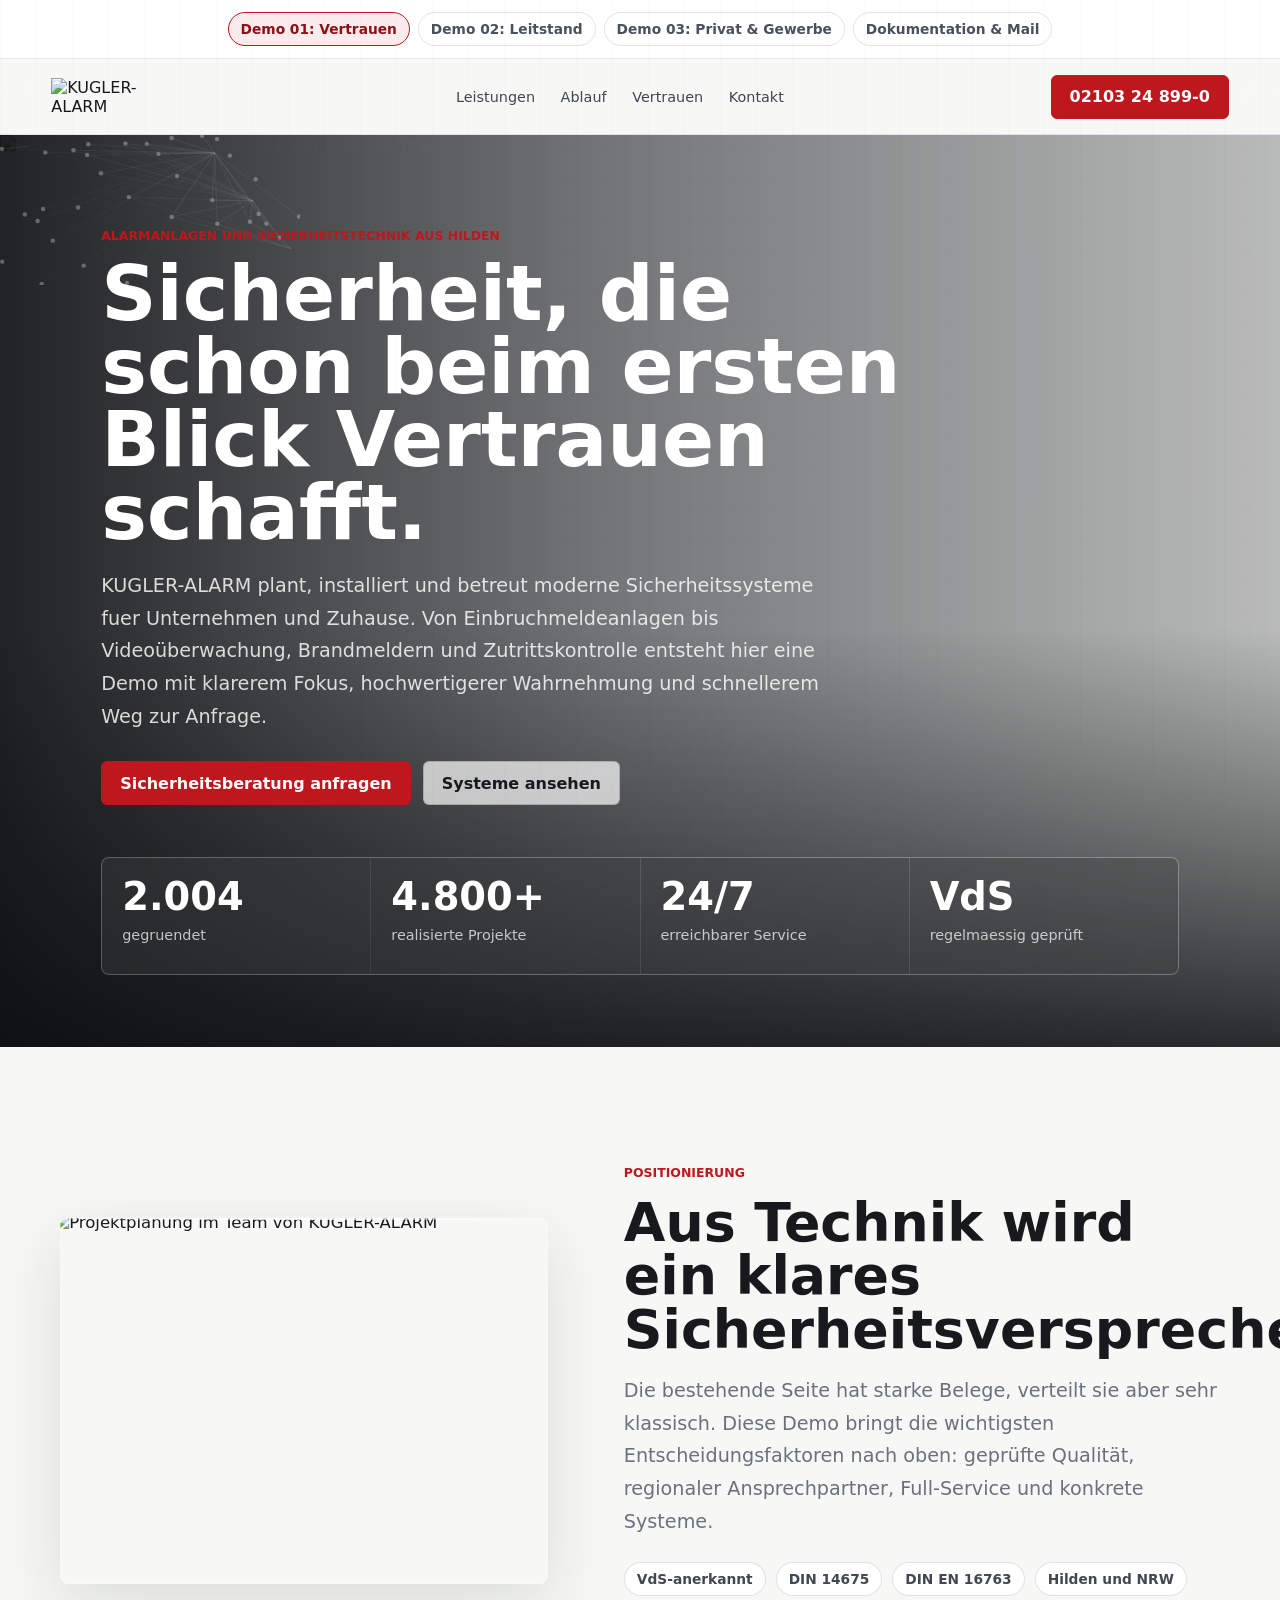
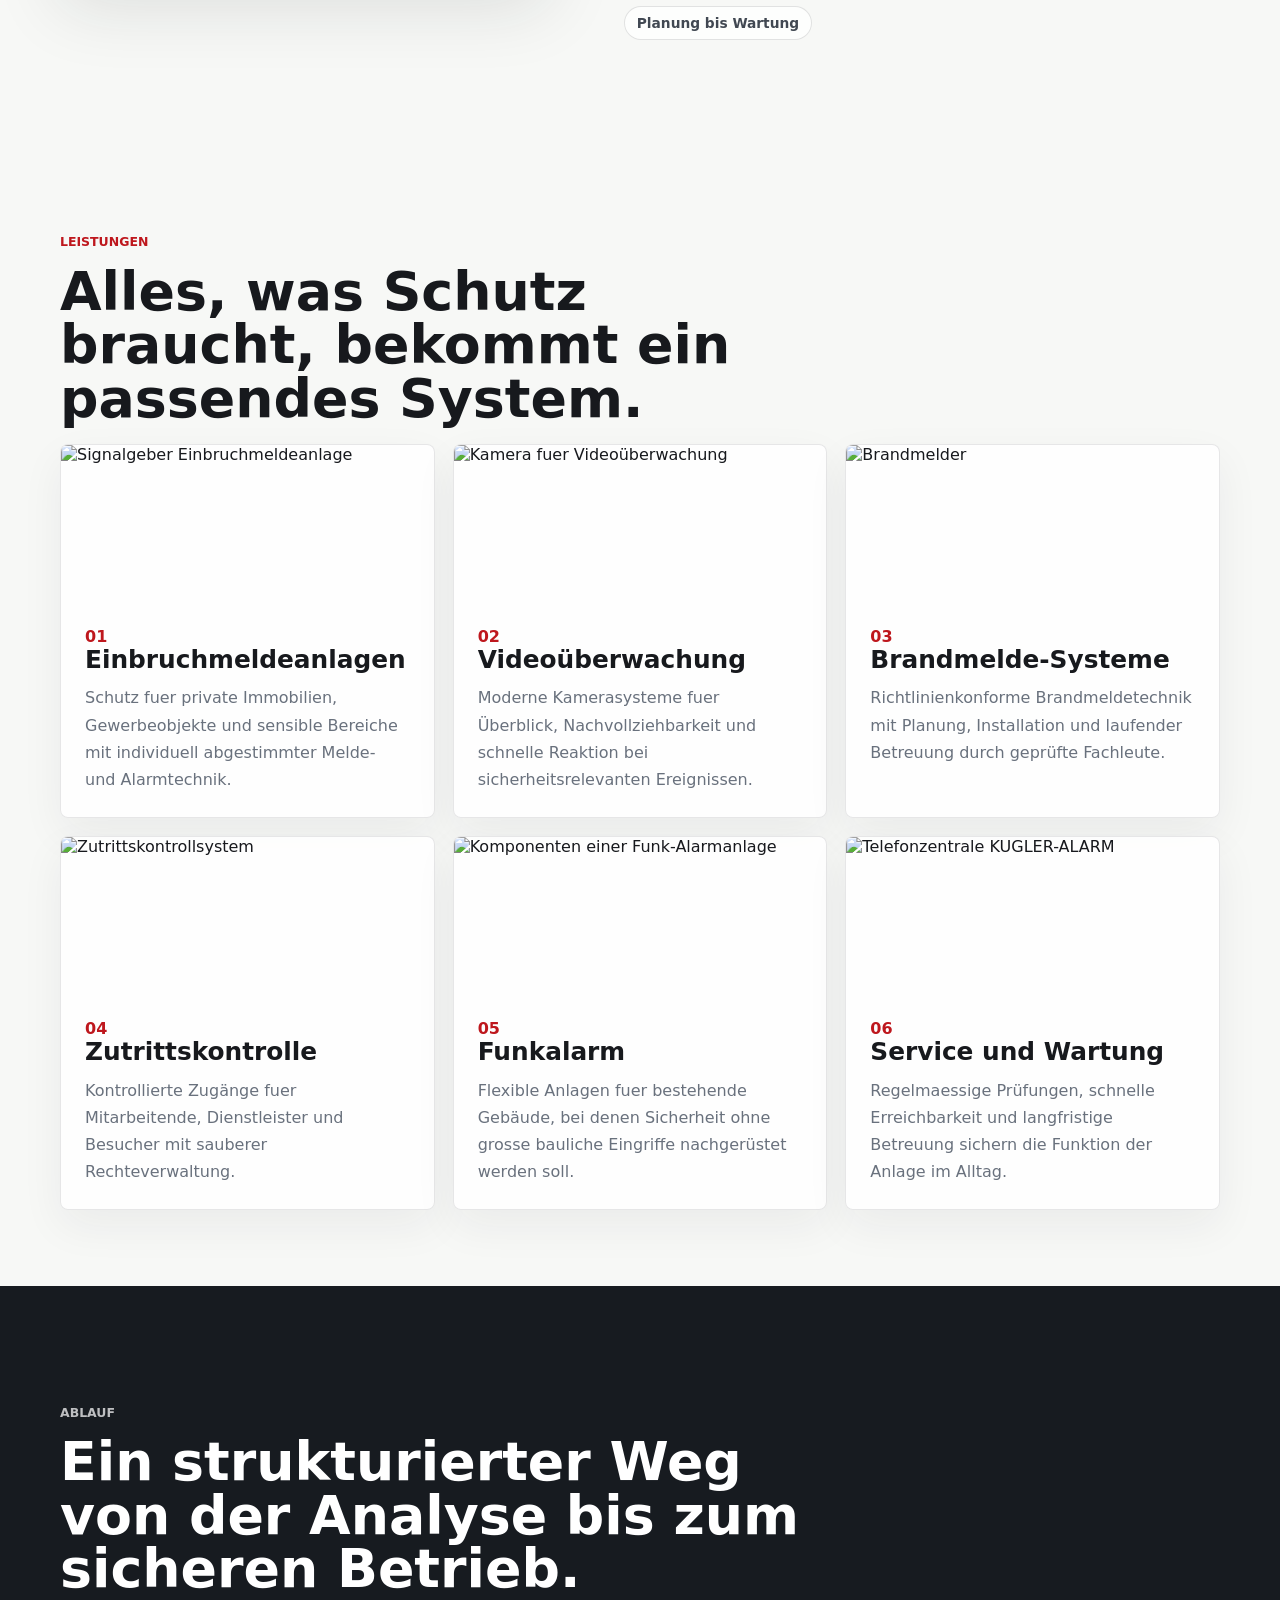
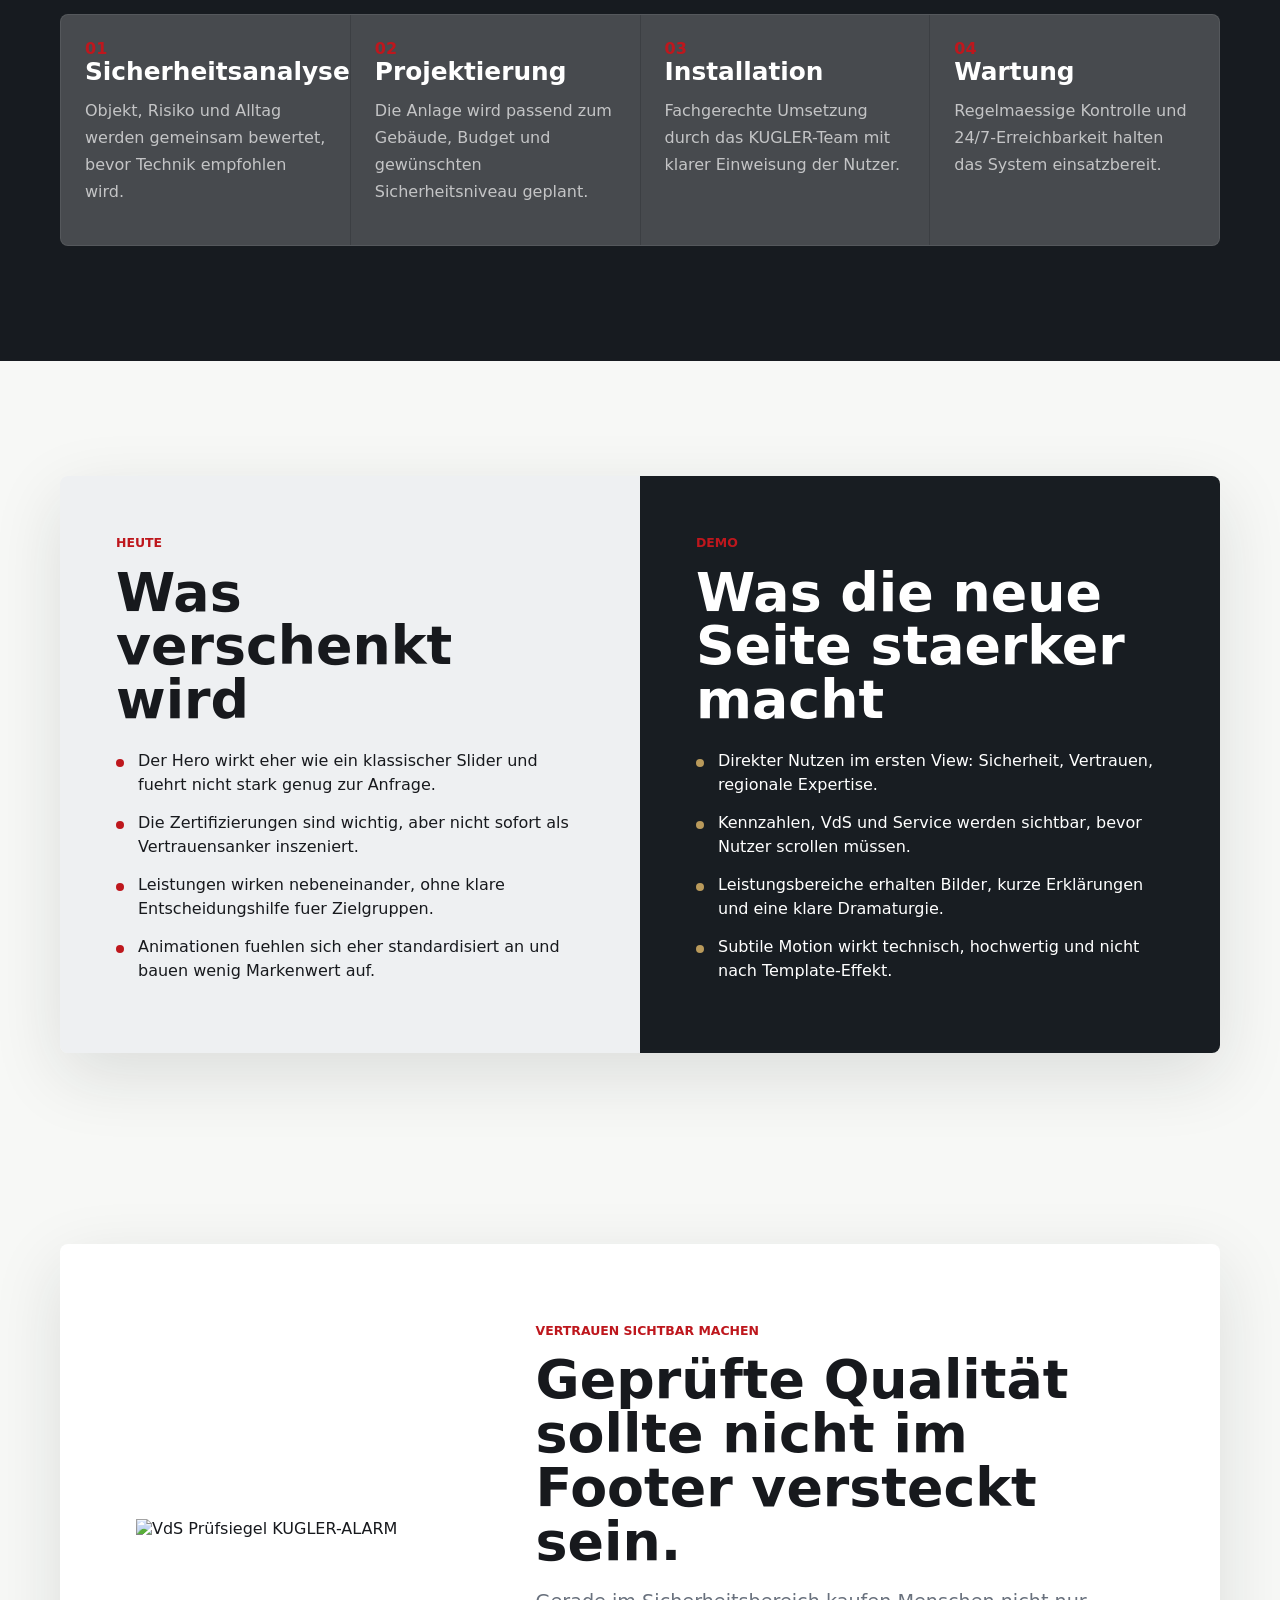
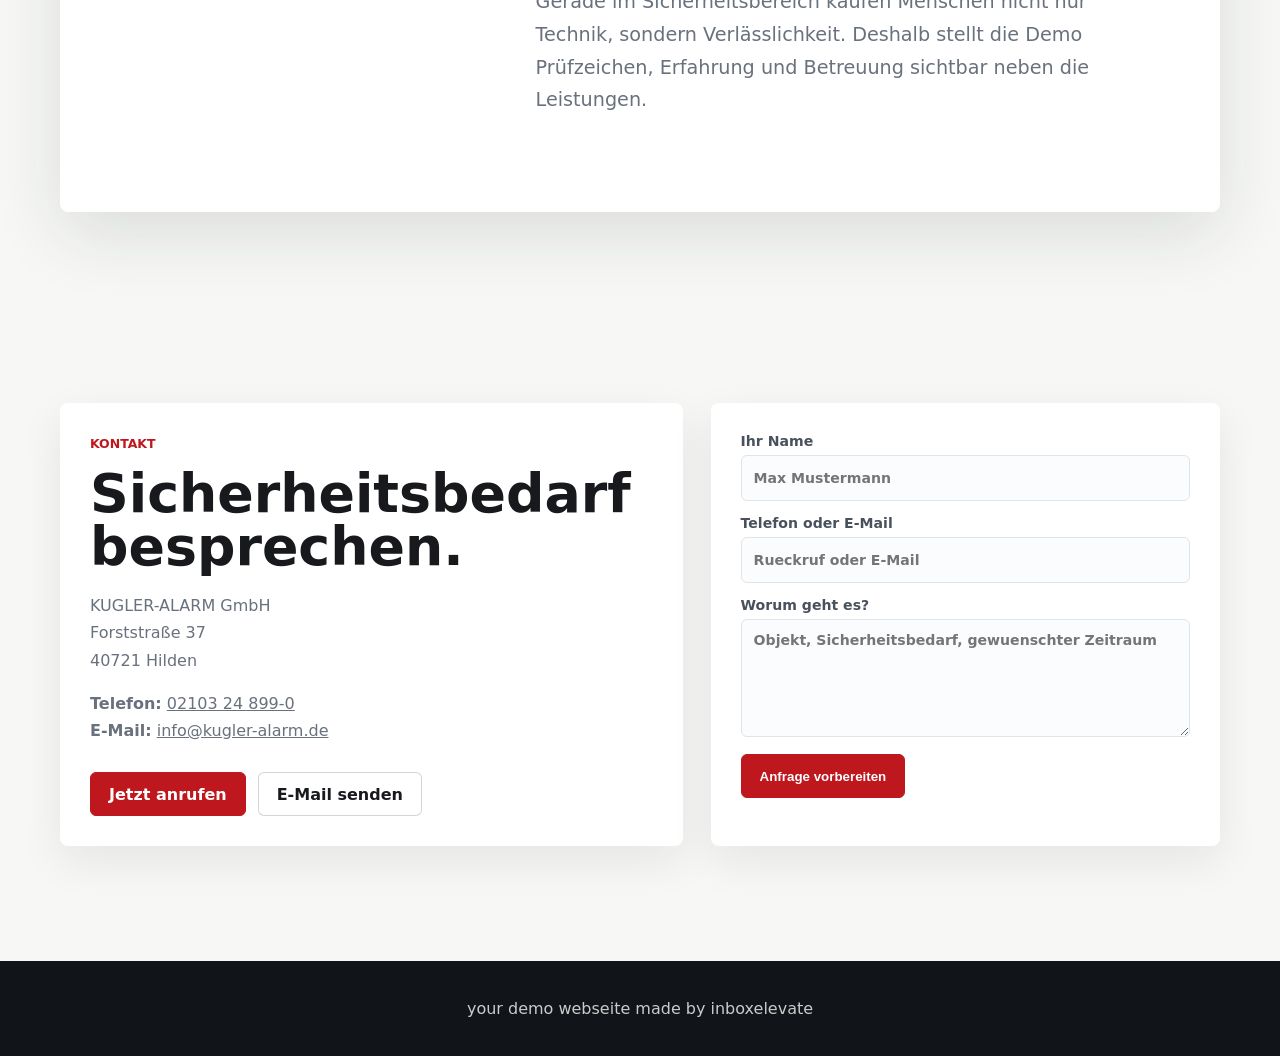
==== index.html @ ee695d5e "first commit" ====
<!doctype html>
<html lang="de">
  <head>
    <meta charset="utf-8">
    <meta name="viewport" content="width=device-width, initial-scale=1">
    <title>KUGLER-ALARM Demo 01 | Sicherheitstechnik neu inszeniert</title>
    <meta name="description" content="Demo-Webseite fuer KUGLER-ALARM: moderne Sicherheitstechnik, Alarmanlagen, Videoüberwachung, Brandmelder und Zutrittskontrolle aus Hilden.">
    <link rel="stylesheet" href="styles.css">
  </head>
  <body class="noise">
    <div class="variant-switch" aria-label="Demo Varianten">
      <a href="index.html" aria-current="page">Demo 01: Vertrauen</a>
      <a href="demo-02.html">Demo 02: Leitstand</a>
      <a href="demo-03.html">Demo 03: Privat & Gewerbe</a>
      <a href="dokumentation-und-email.html">Dokumentation & Mail</a>
    </div>

    <header class="site-header">
      <a class="brand" href="#top" aria-label="KUGLER-ALARM Start">
        <img src="https://www.kugler-alarm.de/wp-content/uploads/2022/12/logo-kugler-alarm-hilden-duesseldorf.png" alt="KUGLER-ALARM">
      </a>
      <nav class="nav" aria-label="Hauptnavigation">
        <a href="#leistungen">Leistungen</a>
        <a href="#prozess">Ablauf</a>
        <a href="#vertrauen">Vertrauen</a>
        <a href="#kontakt">Kontakt</a>
      </nav>
      <a class="button" href="tel:+492103248990">02103 24 899-0</a>
    </header>

    <main id="top">
      <section class="hero">
        <div class="hero-media">
          <img src="https://www.kugler-alarm.de/wp-content/uploads/2024/07/das-team-von-kugler-alarm-bei-der-projektierung-neu.webp" alt="Das Team von KUGLER-ALARM bei der Projektierung">
        </div>
        <canvas class="signal-canvas" aria-hidden="true"></canvas>
        <div class="hero-inner">
          <div class="hero-copy reveal">
            <p class="eyebrow">Alarmanlagen und Sicherheitstechnik aus Hilden</p>
            <h1>Sicherheit, die schon beim ersten Blick Vertrauen schafft.</h1>
            <p class="lead">KUGLER-ALARM plant, installiert und betreut moderne Sicherheitssysteme fuer Unternehmen und Zuhause. Von Einbruchmeldeanlagen bis Videoüberwachung, Brandmeldern und Zutrittskontrolle entsteht hier eine Demo mit klarerem Fokus, hochwertigerer Wahrnehmung und schnellerem Weg zur Anfrage.</p>
            <div class="hero-actions">
              <a class="button" href="#kontakt">Sicherheitsberatung anfragen</a>
              <a class="ghost-button" href="#leistungen">Systeme ansehen</a>
            </div>
          </div>

          <div class="hero-stats reveal" aria-label="Kennzahlen">
            <div class="stat">
              <strong data-count="2004">0</strong>
              <span>gegruendet</span>
            </div>
            <div class="stat">
              <strong data-count="4800" data-suffix="+">0</strong>
              <span>realisierte Projekte</span>
            </div>
            <div class="stat">
              <strong>24/7</strong>
              <span>erreichbarer Service</span>
            </div>
            <div class="stat">
              <strong>VdS</strong>
              <span>regelmaessig geprüft</span>
            </div>
          </div>
        </div>
      </section>

      <section class="section" id="vertrauen">
        <div class="container split">
          <div class="image-stage reveal">
            <img src="https://www.kugler-alarm.de/wp-content/uploads/2022/10/projektplanung-im-team-von-kugler-alarm-1030x515.jpeg" alt="Projektplanung im Team von KUGLER-ALARM">
            <span class="scanline" aria-hidden="true"></span>
          </div>
          <div class="reveal">
            <p class="eyebrow">Positionierung</p>
            <h2>Aus Technik wird ein klares Sicherheitsversprechen.</h2>
            <p class="lead">Die bestehende Seite hat starke Belege, verteilt sie aber sehr klassisch. Diese Demo bringt die wichtigsten Entscheidungsfaktoren nach oben: geprüfte Qualität, regionaler Ansprechpartner, Full-Service und konkrete Systeme.</p>
            <div class="badge-strip">
              <span class="badge">VdS-anerkannt</span>
              <span class="badge">DIN 14675</span>
              <span class="badge">DIN EN 16763</span>
              <span class="badge">Hilden und NRW</span>
              <span class="badge">Planung bis Wartung</span>
            </div>
          </div>
        </div>
      </section>

      <section class="section tight" id="leistungen">
        <div class="container">
          <p class="eyebrow reveal">Leistungen</p>
          <h2 class="reveal">Alles, was Schutz braucht, bekommt ein passendes System.</h2>
          <div class="grid three">
            <article class="service-card reveal">
              <div class="service-image">
                <img src="https://www.kugler-alarm.de/wp-content/uploads/2022/08/signalgeber-einbruchmeldeanlage-705x470.jpg" alt="Signalgeber Einbruchmeldeanlage">
              </div>
              <span class="card-number">01</span>
              <h3>Einbruchmeldeanlagen</h3>
              <p>Schutz fuer private Immobilien, Gewerbeobjekte und sensible Bereiche mit individuell abgestimmter Melde- und Alarmtechnik.</p>
            </article>
            <article class="service-card reveal">
              <div class="service-image">
                <img src="https://www.kugler-alarm.de/wp-content/uploads/2022/08/kamera-videoueberwachung-705x470.jpg" alt="Kamera fuer Videoüberwachung">
              </div>
              <span class="card-number">02</span>
              <h3>Videoüberwachung</h3>
              <p>Moderne Kamerasysteme fuer Überblick, Nachvollziehbarkeit und schnelle Reaktion bei sicherheitsrelevanten Ereignissen.</p>
            </article>
            <article class="service-card reveal">
              <div class="service-image">
                <img src="https://www.kugler-alarm.de/wp-content/uploads/2022/10/brandmelder-scaled-705x470.jpg" alt="Brandmelder">
              </div>
              <span class="card-number">03</span>
              <h3>Brandmelde-Systeme</h3>
              <p>Richtlinienkonforme Brandmeldetechnik mit Planung, Installation und laufender Betreuung durch geprüfte Fachleute.</p>
            </article>
            <article class="service-card reveal">
              <div class="service-image">
                <img src="https://www.kugler-alarm.de/wp-content/uploads/2022/09/zutrittskontrollsysteme-fuer-duesseldorf-705x187.jpg" alt="Zutrittskontrollsystem">
              </div>
              <span class="card-number">04</span>
              <h3>Zutrittskontrolle</h3>
              <p>Kontrollierte Zugänge fuer Mitarbeitende, Dienstleister und Besucher mit sauberer Rechteverwaltung.</p>
            </article>
            <article class="service-card reveal">
              <div class="service-image">
                <img src="https://www.kugler-alarm.de/wp-content/uploads/2022/08/komponenten-einer-funk-alarmanlage-kugler-alarm-705x470.jpg" alt="Komponenten einer Funk-Alarmanlage">
              </div>
              <span class="card-number">05</span>
              <h3>Funkalarm</h3>
              <p>Flexible Anlagen fuer bestehende Gebäude, bei denen Sicherheit ohne grosse bauliche Eingriffe nachgerüstet werden soll.</p>
            </article>
            <article class="service-card reveal">
              <div class="service-image">
                <img src="https://www.kugler-alarm.de/wp-content/uploads/2022/08/kugler-alarm-mit-sicherheit-rund-um-die-uhr-erreichbar-705x353.jpg" alt="Telefonzentrale KUGLER-ALARM">
              </div>
              <span class="card-number">06</span>
              <h3>Service und Wartung</h3>
              <p>Regelmaessige Prüfungen, schnelle Erreichbarkeit und langfristige Betreuung sichern die Funktion der Anlage im Alltag.</p>
            </article>
          </div>
        </div>
      </section>

      <section class="section dark" id="prozess">
        <div class="container">
          <p class="eyebrow reveal">Ablauf</p>
          <h2 class="reveal">Ein strukturierter Weg von der Analyse bis zum sicheren Betrieb.</h2>
          <div class="timeline reveal">
            <article class="process-card">
              <span class="card-number">01</span>
              <h3>Sicherheitsanalyse</h3>
              <p>Objekt, Risiko und Alltag werden gemeinsam bewertet, bevor Technik empfohlen wird.</p>
            </article>
            <article class="process-card">
              <span class="card-number">02</span>
              <h3>Projektierung</h3>
              <p>Die Anlage wird passend zum Gebäude, Budget und gewünschten Sicherheitsniveau geplant.</p>
            </article>
            <article class="process-card">
              <span class="card-number">03</span>
              <h3>Installation</h3>
              <p>Fachgerechte Umsetzung durch das KUGLER-Team mit klarer Einweisung der Nutzer.</p>
            </article>
            <article class="process-card">
              <span class="card-number">04</span>
              <h3>Wartung</h3>
              <p>Regelmaessige Kontrolle und 24/7-Erreichbarkeit halten das System einsatzbereit.</p>
            </article>
          </div>
        </div>
      </section>

      <section class="section">
        <div class="container comparison reveal">
          <div class="compare-panel before">
            <p class="eyebrow">Heute</p>
            <h2>Was verschenkt wird</h2>
            <ul>
              <li>Der Hero wirkt eher wie ein klassischer Slider und fuehrt nicht stark genug zur Anfrage.</li>
              <li>Die Zertifizierungen sind wichtig, aber nicht sofort als Vertrauensanker inszeniert.</li>
              <li>Leistungen wirken nebeneinander, ohne klare Entscheidungshilfe fuer Zielgruppen.</li>
              <li>Animationen fuehlen sich eher standardisiert an und bauen wenig Markenwert auf.</li>
            </ul>
          </div>
          <div class="compare-panel after">
            <p class="eyebrow">Demo</p>
            <h2>Was die neue Seite staerker macht</h2>
            <ul>
              <li>Direkter Nutzen im ersten View: Sicherheit, Vertrauen, regionale Expertise.</li>
              <li>Kennzahlen, VdS und Service werden sichtbar, bevor Nutzer scrollen müssen.</li>
              <li>Leistungsbereiche erhalten Bilder, kurze Erklärungen und eine klare Dramaturgie.</li>
              <li>Subtile Motion wirkt technisch, hochwertig und nicht nach Template-Effekt.</li>
            </ul>
          </div>
        </div>
      </section>

      <section class="section tight">
        <div class="container quote-band reveal">
          <div>
            <img class="seal" src="https://www.kugler-alarm.de/wp-content/uploads/2022/09/VdS_Pruefsiegel_Kugler-Alarm_Hilden.png" alt="VdS Prüfsiegel KUGLER-ALARM">
          </div>
          <div>
            <p class="eyebrow">Vertrauen sichtbar machen</p>
            <h2>Geprüfte Qualität sollte nicht im Footer versteckt sein.</h2>
            <p class="lead">Gerade im Sicherheitsbereich kaufen Menschen nicht nur Technik, sondern Verlässlichkeit. Deshalb stellt die Demo Prüfzeichen, Erfahrung und Betreuung sichtbar neben die Leistungen.</p>
          </div>
        </div>
      </section>

      <section class="section" id="kontakt">
        <div class="container contact-panel">
          <div class="contact-info reveal">
            <p class="eyebrow">Kontakt</p>
            <h2>Sicherheitsbedarf besprechen.</h2>
            <p>KUGLER-ALARM GmbH<br>Forststraße 37<br>40721 Hilden</p>
            <p><strong>Telefon:</strong> <a href="tel:+492103248990">02103 24 899-0</a><br><strong>E-Mail:</strong> <a href="mailto:info@kugler-alarm.de">info@kugler-alarm.de</a></p>
            <div class="inline-actions">
              <a class="button" href="tel:+492103248990">Jetzt anrufen</a>
              <a class="ghost-button" href="mailto:info@kugler-alarm.de">E-Mail senden</a>
            </div>
          </div>
          <form class="contact-form reveal">
            <label>Ihr Name<input type="text" name="name" placeholder="Max Mustermann"></label>
            <label>Telefon oder E-Mail<input type="text" name="contact" placeholder="Rueckruf oder E-Mail"></label>
            <label>Worum geht es?<textarea name="message" placeholder="Objekt, Sicherheitsbedarf, gewuenschter Zeitraum"></textarea></label>
            <button class="button" type="button">Anfrage vorbereiten</button>
          </form>
        </div>
      </section>
    </main>

    <footer class="site-footer">
      <p>your demo webseite made by inboxelevate</p>
    </footer>
    <script src="script.js"></script>
  </body>
</html>
---- styles.css ----
:root {
  --ink: #17191d;
  --muted: #69717d;
  --line: #dfe4ea;
  --paper: #f7f8f6;
  --white: #ffffff;
  --red: #be171d;
  --red-dark: #8e1015;
  --green: #4d786f;
  --gold: #b99a5b;
  --steel: #24313c;
  --blue: #355a7a;
  --shadow: 0 22px 70px rgba(22, 29, 35, 0.12);
  --radius: 8px;
  color-scheme: light;
  font-family: Inter, ui-sans-serif, system-ui, -apple-system, BlinkMacSystemFont, "Segoe UI", sans-serif;
}

* {
  box-sizing: border-box;
}

html {
  scroll-behavior: smooth;
}

body {
  margin: 0;
  background: var(--paper);
  color: var(--ink);
  letter-spacing: 0;
}

body.noise::before {
  content: "";
  position: fixed;
  inset: 0;
  pointer-events: none;
  z-index: 40;
  opacity: 0.04;
  background-image:
    linear-gradient(90deg, rgba(0, 0, 0, 0.24) 1px, transparent 1px),
    linear-gradient(rgba(0, 0, 0, 0.2) 1px, transparent 1px);
  background-size: 36px 36px;
  mix-blend-mode: multiply;
}

img {
  display: block;
  max-width: 100%;
}

a {
  color: inherit;
}

.site-header {
  position: sticky;
  top: 0;
  z-index: 30;
  display: flex;
  align-items: center;
  justify-content: space-between;
  gap: 24px;
  min-height: 76px;
  padding: 14px clamp(18px, 4vw, 56px);
  border-bottom: 1px solid rgba(220, 225, 232, 0.9);
  background: rgba(247, 248, 246, 0.86);
  backdrop-filter: blur(18px);
}

.brand {
  display: flex;
  align-items: center;
  gap: 12px;
  min-width: 0;
  text-decoration: none;
}

.brand img {
  width: 138px;
  height: auto;
}

.brand-mark {
  display: grid;
  place-items: center;
  width: 42px;
  height: 42px;
  border: 1px solid rgba(190, 23, 29, 0.22);
  border-radius: 50%;
  color: var(--red);
  font-weight: 800;
}

.nav {
  display: flex;
  align-items: center;
  gap: clamp(14px, 2vw, 28px);
  font-size: 0.9rem;
  color: #3e4650;
}

.nav a {
  text-decoration: none;
}

.nav a:hover {
  color: var(--red);
}

.button,
.ghost-button {
  display: inline-flex;
  align-items: center;
  justify-content: center;
  min-height: 44px;
  padding: 0 18px;
  border-radius: 6px;
  font-weight: 750;
  text-decoration: none;
  transition: transform 180ms ease, background 180ms ease, border-color 180ms ease;
}

.button {
  border: 1px solid var(--red);
  background: var(--red);
  color: var(--white);
}

.ghost-button {
  border: 1px solid rgba(23, 25, 29, 0.18);
  background: rgba(255, 255, 255, 0.7);
  color: var(--ink);
}

.button:hover,
.ghost-button:hover {
  transform: translateY(-2px);
}

.section {
  padding: clamp(64px, 9vw, 118px) clamp(18px, 4vw, 56px);
}

.section.tight {
  padding-top: clamp(42px, 6vw, 76px);
  padding-bottom: clamp(42px, 6vw, 76px);
}

.section.dark {
  background: #171b20;
  color: var(--white);
}

.container {
  width: min(1160px, 100%);
  margin: 0 auto;
}

.eyebrow {
  margin: 0 0 12px;
  color: var(--red);
  font-size: 0.78rem;
  font-weight: 800;
  text-transform: uppercase;
}

h1,
h2,
h3,
p {
  margin-top: 0;
}

h1 {
  max-width: 980px;
  margin-bottom: 20px;
  font-size: clamp(2.55rem, 6vw, 6.7rem);
  line-height: 0.95;
  font-weight: 850;
}

h2 {
  max-width: 760px;
  margin-bottom: 18px;
  font-size: clamp(2rem, 4.2vw, 4.5rem);
  line-height: 1;
}

h3 {
  margin-bottom: 10px;
  font-size: clamp(1.15rem, 2vw, 1.55rem);
  line-height: 1.15;
}

p {
  color: var(--muted);
  line-height: 1.7;
}

.dark p {
  color: rgba(255, 255, 255, 0.72);
}

.lead {
  max-width: 720px;
  font-size: clamp(1.05rem, 1.5vw, 1.28rem);
}

.hero {
  position: relative;
  min-height: calc(100vh - 76px);
  display: grid;
  align-items: end;
  overflow: hidden;
  color: var(--white);
  isolation: isolate;
}

.hero.compact {
  min-height: 86vh;
}

.hero-media {
  position: absolute;
  inset: 0;
  z-index: -3;
}

.hero-media img {
  width: 100%;
  height: 100%;
  object-fit: cover;
}

.hero::after {
  content: "";
  position: absolute;
  inset: 0;
  z-index: -2;
  background:
    linear-gradient(90deg, rgba(12, 13, 15, 0.9) 0%, rgba(13, 16, 21, 0.52) 48%, rgba(13, 16, 21, 0.2) 100%),
    linear-gradient(0deg, rgba(10, 11, 12, 0.84), rgba(10, 11, 12, 0.08) 46%);
}

.signal-canvas {
  position: absolute;
  inset: 0;
  z-index: -1;
  opacity: 0.48;
}

.hero-inner {
  width: min(1180px, 100%);
  margin: 0 auto;
  padding: 10vh clamp(18px, 4vw, 56px) 8vh;
}

.hero-copy {
  max-width: 900px;
}

.hero .lead {
  color: rgba(255, 255, 255, 0.82);
}

.hero-actions,
.inline-actions {
  display: flex;
  flex-wrap: wrap;
  gap: 12px;
  margin-top: 28px;
}

.hero-stats {
  display: grid;
  grid-template-columns: repeat(4, minmax(140px, 1fr));
  gap: 1px;
  margin-top: 52px;
  overflow: hidden;
  border: 1px solid rgba(255, 255, 255, 0.18);
  border-radius: var(--radius);
  background: rgba(255, 255, 255, 0.12);
  backdrop-filter: blur(14px);
}

.stat {
  min-height: 116px;
  padding: 20px;
  background: rgba(10, 12, 14, 0.28);
}

.stat strong {
  display: block;
  margin-bottom: 8px;
  font-size: clamp(1.8rem, 3vw, 3.05rem);
  line-height: 1;
}

.stat span {
  color: rgba(255, 255, 255, 0.72);
  font-size: 0.9rem;
}

.split {
  display: grid;
  grid-template-columns: minmax(0, 0.9fr) minmax(0, 1.1fr);
  gap: clamp(28px, 6vw, 76px);
  align-items: center;
}

.image-stage {
  position: relative;
  overflow: hidden;
  border-radius: var(--radius);
  box-shadow: var(--shadow);
  aspect-ratio: 4 / 3;
}

.image-stage.wide {
  aspect-ratio: 16 / 10;
}

.image-stage img {
  width: 100%;
  height: 100%;
  object-fit: cover;
  transform: scale(1.03);
}

.image-stage::after {
  content: "";
  position: absolute;
  inset: 0;
  border: 1px solid rgba(255, 255, 255, 0.34);
  border-radius: inherit;
}

.scanline {
  position: absolute;
  left: 0;
  right: 0;
  top: 0;
  height: 2px;
  background: linear-gradient(90deg, transparent, rgba(255, 255, 255, 0.85), transparent);
  animation: scan 4.8s linear infinite;
}

.badge-strip {
  display: flex;
  flex-wrap: wrap;
  gap: 10px;
  margin-top: 24px;
}

.badge {
  display: inline-flex;
  align-items: center;
  min-height: 34px;
  padding: 0 12px;
  border: 1px solid rgba(23, 25, 29, 0.12);
  border-radius: 999px;
  background: rgba(255, 255, 255, 0.78);
  color: #414852;
  font-size: 0.86rem;
  font-weight: 700;
}

.dark .badge {
  border-color: rgba(255, 255, 255, 0.16);
  background: rgba(255, 255, 255, 0.08);
  color: rgba(255, 255, 255, 0.82);
}

.grid {
  display: grid;
  gap: 18px;
}

.grid.three {
  grid-template-columns: repeat(3, minmax(0, 1fr));
}

.grid.four {
  grid-template-columns: repeat(4, minmax(0, 1fr));
}

.service-card,
.process-card,
.proof-card {
  min-height: 230px;
  padding: 24px;
  border: 1px solid rgba(23, 25, 29, 0.1);
  border-radius: var(--radius);
  background: rgba(255, 255, 255, 0.86);
  box-shadow: 0 16px 44px rgba(31, 37, 43, 0.06);
}

.service-card {
  position: relative;
  overflow: hidden;
}

.service-card::before {
  content: "";
  position: absolute;
  inset: 0 0 auto;
  height: 4px;
  background: linear-gradient(90deg, var(--red), var(--gold), var(--green));
  transform: scaleX(0);
  transform-origin: left;
  transition: transform 260ms ease;
}

.service-card:hover::before {
  transform: scaleX(1);
}

.service-card p,
.process-card p,
.proof-card p {
  margin-bottom: 0;
}

.card-number {
  color: var(--red);
  font-weight: 800;
}

.service-image {
  height: 160px;
  margin: -24px -24px 22px;
  overflow: hidden;
}

.service-image img {
  width: 100%;
  height: 100%;
  object-fit: cover;
  transition: transform 500ms ease;
}

.service-card:hover .service-image img {
  transform: scale(1.06);
}

.timeline {
  display: grid;
  grid-template-columns: repeat(4, minmax(0, 1fr));
  gap: 1px;
  overflow: hidden;
  border: 1px solid rgba(255, 255, 255, 0.13);
  border-radius: var(--radius);
  background: rgba(255, 255, 255, 0.16);
}

.timeline .process-card {
  border: 0;
  border-radius: 0;
  background: rgba(255, 255, 255, 0.06);
  box-shadow: none;
}

.timeline .process-card p {
  color: rgba(255, 255, 255, 0.68);
}

.comparison {
  display: grid;
  grid-template-columns: minmax(0, 1fr) minmax(0, 1fr);
  gap: 0;
  overflow: hidden;
  border-radius: var(--radius);
  box-shadow: var(--shadow);
}

.compare-panel {
  min-height: 430px;
  padding: clamp(28px, 5vw, 56px);
}

.compare-panel.before {
  background: #eef0f2;
}

.compare-panel.after {
  background: #181d22;
  color: var(--white);
}

.compare-panel ul {
  margin: 22px 0 0;
  padding: 0;
  list-style: none;
}

.compare-panel li {
  position: relative;
  margin: 0 0 14px;
  padding-left: 22px;
  line-height: 1.5;
}

.compare-panel li::before {
  content: "";
  position: absolute;
  left: 0;
  top: 0.65em;
  width: 8px;
  height: 8px;
  border-radius: 50%;
  background: var(--red);
}

.after li::before {
  background: var(--gold);
}

.quote-band {
  display: grid;
  grid-template-columns: minmax(0, 0.7fr) minmax(0, 1.3fr);
  gap: clamp(26px, 6vw, 72px);
  align-items: center;
  padding: clamp(42px, 7vw, 76px);
  border-radius: var(--radius);
  background: #ffffff;
  box-shadow: var(--shadow);
}

.seal {
  max-width: 300px;
}

.contact-panel {
  display: grid;
  grid-template-columns: minmax(0, 1.1fr) minmax(280px, 0.9fr);
  gap: 28px;
  align-items: stretch;
}

.contact-info,
.contact-form {
  padding: 30px;
  border-radius: var(--radius);
  background: var(--white);
  box-shadow: 0 15px 44px rgba(23, 25, 29, 0.08);
}

.contact-form label {
  display: block;
  margin-bottom: 14px;
  color: #48515c;
  font-size: 0.88rem;
  font-weight: 750;
}

.contact-form input,
.contact-form textarea {
  width: 100%;
  min-height: 46px;
  margin-top: 6px;
  padding: 12px;
  border: 1px solid var(--line);
  border-radius: 6px;
  background: #fbfcfd;
  font: inherit;
}

.contact-form textarea {
  min-height: 118px;
  resize: vertical;
}

.site-footer {
  padding: 34px clamp(18px, 4vw, 56px);
  background: #111418;
  color: rgba(255, 255, 255, 0.78);
  text-align: center;
}

.site-footer p {
  margin: 0;
  color: rgba(255, 255, 255, 0.78);
}

.variant-switch {
  display: flex;
  flex-wrap: wrap;
  gap: 8px;
  justify-content: center;
  padding: 12px clamp(18px, 4vw, 56px);
  border-bottom: 1px solid rgba(23, 25, 29, 0.09);
  background: #fff;
}

.variant-switch a {
  padding: 8px 12px;
  border: 1px solid rgba(23, 25, 29, 0.12);
  border-radius: 999px;
  color: #48515c;
  font-size: 0.86rem;
  font-weight: 750;
  text-decoration: none;
}

.variant-switch a[aria-current="page"] {
  border-color: var(--red);
  background: rgba(190, 23, 29, 0.08);
  color: var(--red-dark);
}

.ops-hero {
  background: #111820;
}

.ops-layout {
  display: grid;
  grid-template-columns: minmax(0, 0.9fr) minmax(0, 1.1fr);
  gap: clamp(28px, 5vw, 60px);
  align-items: center;
}

.dashboard {
  position: relative;
  min-height: 520px;
  padding: 16px;
  border: 1px solid rgba(255, 255, 255, 0.14);
  border-radius: var(--radius);
  background: rgba(255, 255, 255, 0.06);
  box-shadow: 0 24px 80px rgba(0, 0, 0, 0.26);
  overflow: hidden;
}

.dash-grid {
  display: grid;
  grid-template-columns: 1fr 1fr;
  gap: 12px;
}

.dash-tile {
  min-height: 128px;
  padding: 16px;
  border: 1px solid rgba(255, 255, 255, 0.1);
  border-radius: 6px;
  background: rgba(255, 255, 255, 0.08);
}

.dash-tile.wide {
  grid-column: 1 / -1;
  min-height: 190px;
  background:
    linear-gradient(rgba(255, 255, 255, 0.1), rgba(255, 255, 255, 0.02)),
    url("https://www.kugler-alarm.de/wp-content/uploads/2022/10/sicherheitstechnik-von-kugler-alarm-1030x515.jpeg") center / cover;
}

.pulse-dot {
  display: inline-block;
  width: 10px;
  height: 10px;
  margin-right: 8px;
  border-radius: 50%;
  background: #6bd69e;
  box-shadow: 0 0 0 rgba(107, 214, 158, 0.5);
  animation: pulse 1.8s infinite;
}

.market {
  display: grid;
  grid-template-columns: repeat(5, minmax(0, 1fr));
  gap: 10px;
}

.market figure {
  position: relative;
  min-height: 240px;
  margin: 0;
  overflow: hidden;
  border-radius: var(--radius);
  background: #222;
}

.market img {
  width: 100%;
  height: 100%;
  object-fit: cover;
}

.market figcaption {
  position: absolute;
  inset: auto 0 0;
  padding: 18px;
  color: var(--white);
  background: linear-gradient(transparent, rgba(0, 0, 0, 0.72));
  font-weight: 800;
}

.split-hero {
  min-height: calc(100vh - 76px);
  display: grid;
  grid-template-columns: minmax(0, 1fr) minmax(0, 1fr);
  background: #101316;
  color: var(--white);
}

.split-side {
  position: relative;
  display: flex;
  align-items: flex-end;
  min-height: inherit;
  padding: clamp(34px, 5vw, 66px);
  overflow: hidden;
}

.split-side img {
  position: absolute;
  inset: 0;
  z-index: 0;
  width: 100%;
  height: 100%;
  object-fit: cover;
  opacity: 0.72;
  transition: transform 800ms ease;
}

.split-side:hover img {
  transform: scale(1.05);
}

.split-side::after {
  content: "";
  position: absolute;
  inset: 0;
  z-index: 1;
  background: linear-gradient(0deg, rgba(11, 12, 14, 0.88), rgba(11, 12, 14, 0.12));
}

.split-content {
  position: relative;
  z-index: 2;
  max-width: 520px;
}

.split-content h1 {
  font-size: clamp(2.4rem, 5vw, 5.4rem);
}

.mini-list {
  display: grid;
  gap: 12px;
  margin-top: 22px;
}

.mini-list div {
  padding: 14px 0;
  border-top: 1px solid rgba(255, 255, 255, 0.18);
  color: rgba(255, 255, 255, 0.78);
}

.reveal {
  opacity: 0;
  transform: translateY(24px);
  transition: opacity 700ms ease, transform 700ms ease;
}

.reveal.visible {
  opacity: 1;
  transform: translateY(0);
}

@keyframes scan {
  from {
    transform: translateY(-12px);
  }
  to {
    transform: translateY(620px);
  }
}

@keyframes pulse {
  70% {
    box-shadow: 0 0 0 18px rgba(107, 214, 158, 0);
  }
  100% {
    box-shadow: 0 0 0 0 rgba(107, 214, 158, 0);
  }
}

@media (prefers-reduced-motion: reduce) {
  *,
  *::before,
  *::after {
    animation: none !important;
    transition-duration: 0.01ms !important;
    scroll-behavior: auto !important;
  }
}

@media (max-width: 900px) {
  .nav {
    display: none;
  }

  .hero-stats,
  .grid.three,
  .grid.four,
  .timeline,
  .comparison,
  .quote-band,
  .contact-panel,
  .ops-layout,
  .split,
  .split-hero {
    grid-template-columns: 1fr;
  }

  .market {
    grid-template-columns: 1fr 1fr;
  }

  .split-side {
    min-height: 72vh;
  }
}

@media (max-width: 560px) {
  .site-header {
    min-height: 68px;
  }

  .brand img {
    width: 116px;
  }

  .hero {
    min-height: 88vh;
  }

  .hero-inner {
    padding-bottom: 36px;
  }

  .hero-stats {
    grid-template-columns: 1fr 1fr;
  }

  .stat {
    min-height: 96px;
    padding: 16px;
  }

  .market {
    grid-template-columns: 1fr;
  }
}
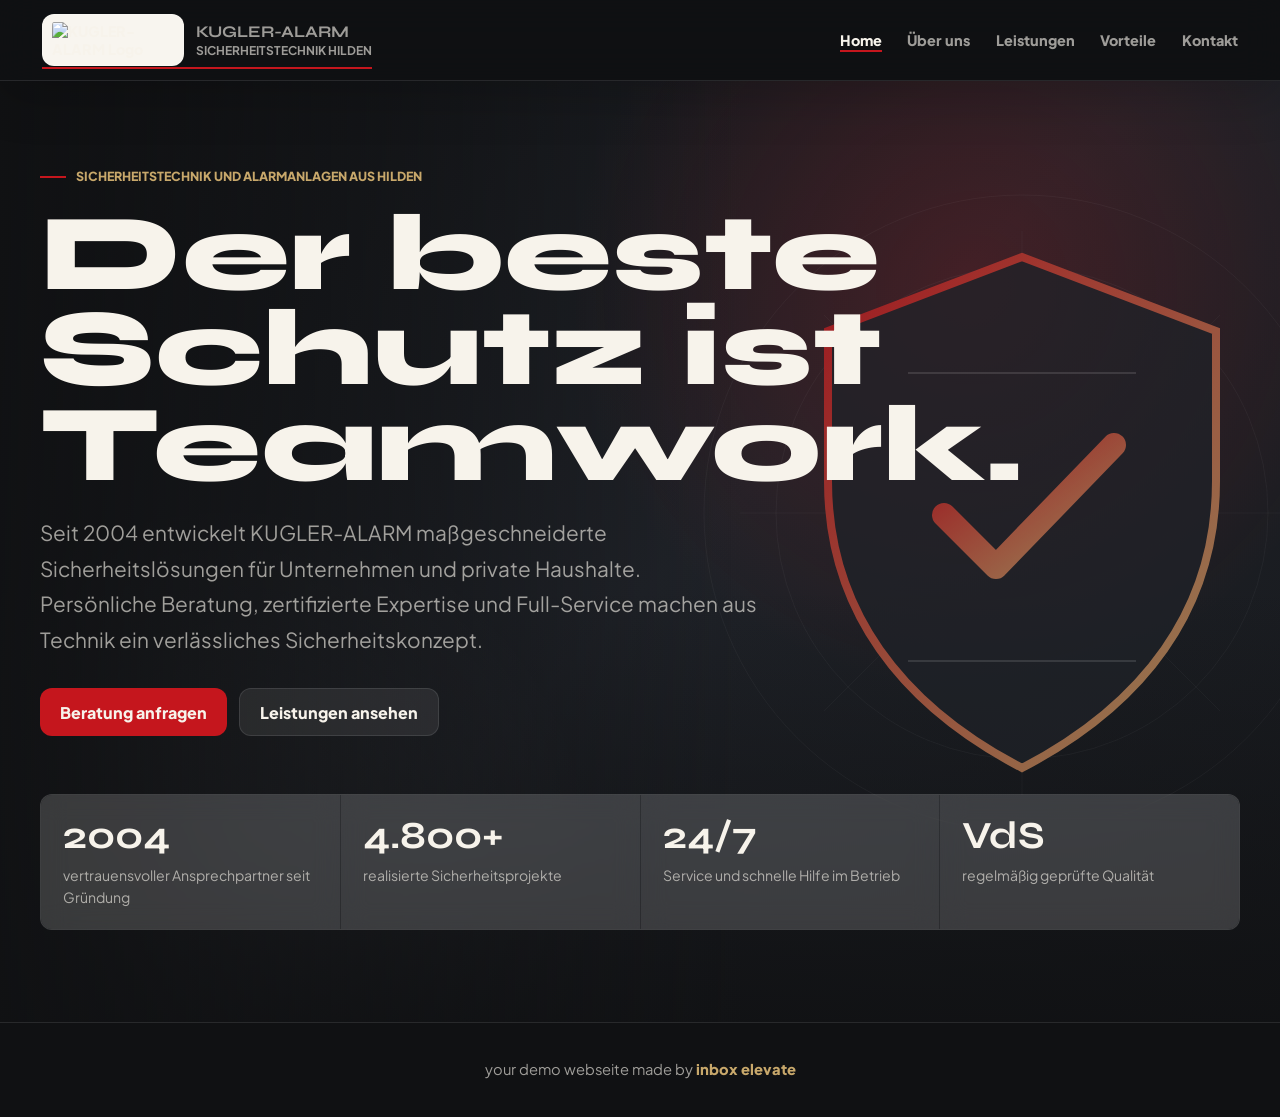
==== commit ac1871ad: "Create single file Kugler demo" ====
--- a/index.html
+++ b/index.html
@@ -1,241 +1,1476 @@
-<!doctype html>
+<!DOCTYPE html>
 <html lang="de">
-  <head>
-    <meta charset="utf-8">
-    <meta name="viewport" content="width=device-width, initial-scale=1">
-    <title>KUGLER-ALARM Demo 01 | Sicherheitstechnik neu inszeniert</title>
-    <meta name="description" content="Demo-Webseite fuer KUGLER-ALARM: moderne Sicherheitstechnik, Alarmanlagen, Videoüberwachung, Brandmelder und Zutrittskontrolle aus Hilden.">
-    <link rel="stylesheet" href="styles.css">
-  </head>
-  <body class="noise">
-    <div class="variant-switch" aria-label="Demo Varianten">
-      <a href="index.html" aria-current="page">Demo 01: Vertrauen</a>
-      <a href="demo-02.html">Demo 02: Leitstand</a>
-      <a href="demo-03.html">Demo 03: Privat & Gewerbe</a>
-      <a href="dokumentation-und-email.html">Dokumentation & Mail</a>
+<head>
+  <meta charset="utf-8">
+  <meta name="viewport" content="width=device-width, initial-scale=1">
+  <title>KUGLER-ALARM | Premium Demo Website</title>
+  <meta name="description" content="Premium Demo-Website fuer KUGLER-ALARM: Alarmanlagen, Sicherheitstechnik, Brandmelder, Videoüberwachung und Zutrittskontrolle aus Hilden.">
+  <link rel="preconnect" href="https://fonts.googleapis.com">
+  <link rel="preconnect" href="https://fonts.gstatic.com" crossorigin>
+  <link href="https://fonts.googleapis.com/css2?family=Plus+Jakarta+Sans:wght@400;500;700;800&family=Syne:wght@600;700;800&display=swap" rel="stylesheet">
+  <style>
+    :root {
+      --ease: cubic-bezier(0.16, 1, 0.3, 1);
+      --duration-fast: 0.25s;
+      --duration-normal: 0.55s;
+      --duration-slow: 0.9s;
+      --bg: #101113;
+      --bg-soft: #17191d;
+      --surface: #1f2228;
+      --surface-raised: #f8f5ef;
+      --surface-warm: #ebe4d8;
+      --text: #f7f3eb;
+      --text-dark: #161719;
+      --text-muted: rgba(247, 243, 235, 0.62);
+      --text-muted-dark: rgba(22, 23, 25, 0.62);
+      --accent: #c5161d;
+      --accent-hover: #e12a31;
+      --accent-deep: #7f1117;
+      --gold: #c8a86b;
+      --sage: #6c8379;
+      --border: rgba(255, 255, 255, 0.1);
+      --border-dark: rgba(22, 23, 25, 0.12);
+      --nav-bg: rgba(16, 17, 19, 0.74);
+      --hero-vignette: rgba(16, 17, 19, 0.9);
+      --hero-glow: rgba(197, 22, 29, 0.22);
+      --white-faint: rgba(255, 255, 255, 0.08);
+      --white-soft: rgba(255, 255, 255, 0.16);
+      --focus: rgba(200, 168, 107, 0.52);
+      --shadow-card: 0 18px 52px rgba(0, 0, 0, 0.16);
+      --shadow-hover: 0 16px 40px rgba(0, 0, 0, 0.12);
+      --shadow-nav: 0 16px 50px rgba(0, 0, 0, 0.18);
+      --font-display: "Syne", sans-serif;
+      --font-body: "Plus Jakarta Sans", sans-serif;
+      --max: 1200px;
+    }
+
+    * {
+      box-sizing: border-box;
+    }
+
+    body {
+      margin: 0;
+      min-width: 320px;
+      background: var(--bg);
+      color: var(--text);
+      font-family: var(--font-body);
+      letter-spacing: 0;
+    }
+
+    body.menu-open {
+      overflow: hidden;
+    }
+
+    a {
+      color: inherit;
+    }
+
+    button,
+    input,
+    textarea,
+    select {
+      font: inherit;
+    }
+
+    button {
+      border: 0;
+      cursor: pointer;
+    }
+
+    :focus-visible {
+      outline: 3px solid var(--focus);
+      outline-offset: 4px;
+    }
+
+    .site-nav {
+      position: sticky;
+      top: 0;
+      z-index: 50;
+      display: flex;
+      align-items: center;
+      justify-content: space-between;
+      gap: 18px;
+      min-height: 78px;
+      padding: 14px clamp(18px, 4vw, 42px);
+      border-bottom: 1px solid var(--border);
+      background: var(--nav-bg);
+      backdrop-filter: blur(18px);
+      box-shadow: var(--shadow-nav);
+    }
+
+    .brand {
+      display: inline-flex;
+      align-items: center;
+      gap: 12px;
+      text-decoration: none;
+      min-width: 0;
+    }
+
+    .brand-sign {
+      display: grid;
+      place-items: center;
+      width: 46px;
+      height: 46px;
+      border: 1px solid var(--white-soft);
+      border-radius: 12px;
+      background: linear-gradient(135deg, var(--accent), var(--accent-deep));
+      color: var(--text);
+      font-family: var(--font-display);
+      font-weight: 800;
+    }
+
+    .brand-logo {
+      display: block;
+      width: 142px;
+      max-width: 42vw;
+      height: auto;
+      padding: 7px 9px;
+      border: 1px solid var(--white-soft);
+      border-radius: 12px;
+      background: var(--surface-raised);
+      transition: transform var(--duration-fast) var(--ease),
+                  box-shadow var(--duration-fast) var(--ease);
+    }
+
+    .brand:hover .brand-logo {
+      transform: translateY(-2px);
+      box-shadow: var(--shadow-hover);
+    }
+
+    .brand strong {
+      display: block;
+      font-family: var(--font-display);
+      font-size: 1.02rem;
+      line-height: 1;
+    }
+
+    .brand span:last-child {
+      display: block;
+      margin-top: 2px;
+      color: var(--text-muted);
+      font-size: 0.75rem;
+      font-weight: 700;
+      text-transform: uppercase;
+    }
+
+    .nav-links {
+      display: flex;
+      align-items: center;
+      gap: clamp(15px, 2vw, 28px);
+    }
+
+    nav a {
+      position: relative;
+      color: var(--text-muted);
+      font-size: 0.9rem;
+      font-weight: 800;
+      text-decoration: none;
+      transition: color var(--duration-fast) var(--ease);
+    }
+
+    nav a::after {
+      content: '';
+      position: absolute;
+      bottom: -3px;
+      left: 0;
+      width: 0;
+      height: 2px;
+      background: var(--accent);
+      transition: width var(--duration-normal) var(--ease);
+    }
+
+    nav a.active,
+    nav a:hover {
+      color: var(--text);
+    }
+
+    nav a.active::after,
+    nav a:hover::after {
+      width: 100%;
+    }
+
+    .menu-toggle {
+      display: none;
+      width: 46px;
+      height: 46px;
+      border: 1px solid var(--border);
+      border-radius: 12px;
+      background: var(--white-faint);
+      color: var(--text);
+      transition: background var(--duration-fast) var(--ease),
+                  transform var(--duration-fast) var(--ease);
+    }
+
+    .menu-toggle:hover {
+      transform: scale(1.03);
+      background: var(--white-soft);
+    }
+
+    .menu-toggle:active {
+      transform: scale(0.98);
+    }
+
+    .menu-lines {
+      display: grid;
+      gap: 5px;
+      justify-content: center;
+    }
+
+    .menu-lines span {
+      display: block;
+      width: 19px;
+      height: 2px;
+      background: var(--text);
+      transition: transform var(--duration-fast) var(--ease),
+                  opacity var(--duration-fast) var(--ease);
+    }
+
+    body.menu-open .menu-lines span:first-child {
+      transform: translateY(7px) rotate(45deg);
+    }
+
+    body.menu-open .menu-lines span:nth-child(2) {
+      opacity: 0;
+    }
+
+    body.menu-open .menu-lines span:last-child {
+      transform: translateY(-7px) rotate(-45deg);
+    }
+
+    main {
+      position: relative;
+      min-height: calc(100vh - 78px);
+      overflow: hidden;
+    }
+
+    .page {
+      opacity: 0;
+      pointer-events: none;
+      position: absolute;
+      width: 100%;
+      transform: translateY(20px);
+      transition: opacity 0.35s var(--ease), transform 0.35s var(--ease);
+    }
+
+    .page.active {
+      opacity: 1;
+      pointer-events: all;
+      position: relative;
+      transform: translateY(0);
+    }
+
+    .page.exiting {
+      opacity: 0;
+      transform: translateY(-12px);
+    }
+
+    .section {
+      padding: clamp(82px, 11vw, 128px) clamp(18px, 4vw, 42px);
+    }
+
+    .section.compact {
+      padding-top: clamp(74px, 9vw, 104px);
+      padding-bottom: clamp(74px, 9vw, 104px);
+    }
+
+    .container {
+      width: min(var(--max), 100%);
+      margin: 0 auto;
+    }
+
+    .hero {
+      position: relative;
+      min-height: calc(100vh - 78px);
+      display: grid;
+      align-items: end;
+      isolation: isolate;
+      overflow: hidden;
+    }
+
+    .hero::before {
+      content: "";
+      position: absolute;
+      inset: 0;
+      z-index: -3;
+      background:
+        radial-gradient(circle at 76% 22%, var(--hero-glow), transparent 33%),
+        radial-gradient(circle at 18% 84%, var(--white-faint), transparent 28%),
+        linear-gradient(135deg, var(--bg), var(--surface) 52%, var(--bg-soft));
+    }
+
+    .hero::after {
+      content: "";
+      position: absolute;
+      inset: 0;
+      z-index: -2;
+      background:
+        linear-gradient(90deg, var(--hero-vignette), transparent 58%),
+        linear-gradient(0deg, var(--hero-vignette), transparent 46%);
+    }
+
+    .hero-art {
+      position: absolute;
+      right: clamp(-160px, -8vw, -70px);
+      top: 8vh;
+      z-index: -1;
+      width: min(720px, 85vw);
+      opacity: 0.72;
+    }
+
+    .hero-art svg {
+      width: 100%;
+      height: auto;
+    }
+
+    .hero-gridline,
+    .hero-ring,
+    .hero-panel {
+      transition: transform var(--duration-slow) var(--ease),
+                  opacity var(--duration-slow) var(--ease);
+    }
+
+    .hero:hover .hero-ring {
+      transform: translateY(-8px);
+    }
+
+    .hero:hover .hero-panel {
+      transform: translateY(8px);
+    }
+
+    .hero-inner {
+      padding-top: 80px;
+      padding-bottom: clamp(56px, 8vw, 92px);
+    }
+
+    .kicker {
+      display: inline-flex;
+      align-items: center;
+      gap: 10px;
+      margin: 0 0 18px;
+      color: var(--gold);
+      font-size: 0.78rem;
+      font-weight: 800;
+      text-transform: uppercase;
+    }
+
+    .kicker::before {
+      content: "";
+      width: 26px;
+      height: 2px;
+      background: var(--accent);
+    }
+
+    h1,
+    h2,
+    h3,
+    p {
+      margin-top: 0;
+    }
+
+    h1,
+    h2,
+    h3 {
+      font-family: var(--font-display);
+      letter-spacing: 0;
+    }
+
+    h1 {
+      max-width: 980px;
+      margin-bottom: 22px;
+      font-size: clamp(3.1rem, 8.5vw, 7.6rem);
+      line-height: 0.88;
+      font-weight: 800;
+    }
+
+    h2 {
+      max-width: 820px;
+      margin-bottom: 18px;
+      font-size: clamp(2.15rem, 5vw, 4.8rem);
+      line-height: 0.96;
+      font-weight: 800;
+    }
+
+    h3 {
+      margin-bottom: 10px;
+      font-size: clamp(1.25rem, 2.2vw, 1.7rem);
+      line-height: 1.05;
+    }
+
+    p {
+      color: var(--text-muted);
+      line-height: 1.72;
+    }
+
+    .lead {
+      max-width: 720px;
+      font-size: clamp(1.05rem, 1.7vw, 1.3rem);
+    }
+
+    .light {
+      background: var(--surface-raised);
+      color: var(--text-dark);
+    }
+
+    .light p {
+      color: var(--text-muted-dark);
+    }
+
+    .light .kicker {
+      color: var(--accent-deep);
+    }
+
+    .actions {
+      display: flex;
+      flex-wrap: wrap;
+      gap: 12px;
+      margin-top: 30px;
+    }
+
+    .btn {
+      display: inline-flex;
+      align-items: center;
+      justify-content: center;
+      min-height: 48px;
+      padding: 0 20px;
+      border-radius: 12px;
+      font-weight: 800;
+      text-decoration: none;
+      transition: background var(--duration-fast) var(--ease),
+                  transform var(--duration-fast) var(--ease),
+                  border-color var(--duration-fast) var(--ease),
+                  color var(--duration-fast) var(--ease);
+    }
+
+    .btn:hover {
+      transform: scale(1.03);
+    }
+
+    .btn:active {
+      transform: scale(0.98);
+    }
+
+    .btn.primary {
+      background: var(--accent);
+      color: var(--text);
+    }
+
+    .btn.primary:hover {
+      background: var(--accent-hover);
+    }
+
+    .btn.ghost {
+      border: 1px solid var(--border);
+      background: var(--white-faint);
+      color: var(--text);
+    }
+
+    .light .btn.ghost {
+      border-color: var(--border-dark);
+      background: transparent;
+      color: var(--text-dark);
+    }
+
+    .proof-row {
+      display: grid;
+      grid-template-columns: repeat(4, minmax(0, 1fr));
+      gap: 1px;
+      margin-top: 58px;
+      overflow: hidden;
+      border: 1px solid var(--border);
+      border-radius: 12px;
+      background: var(--border);
+    }
+
+    .proof {
+      min-height: 126px;
+      padding: 22px;
+      background: var(--white-faint);
+      backdrop-filter: blur(12px);
+    }
+
+    .proof strong {
+      display: block;
+      margin-bottom: 9px;
+      color: var(--text);
+      font-family: var(--font-display);
+      font-size: clamp(1.9rem, 3vw, 3.2rem);
+      line-height: 1;
+    }
+
+    .proof span {
+      color: var(--text-muted);
+      font-size: 0.88rem;
+      line-height: 1.45;
+    }
+
+    .split {
+      display: grid;
+      grid-template-columns: minmax(0, 0.9fr) minmax(0, 1.1fr);
+      gap: clamp(28px, 6vw, 84px);
+      align-items: center;
+    }
+
+    .story-panel {
+      position: relative;
+      padding: clamp(24px, 4vw, 42px);
+      border: 1px solid var(--border-dark);
+      border-radius: 12px;
+      background:
+        linear-gradient(135deg, var(--surface-raised), var(--surface-warm));
+      box-shadow: var(--shadow-card);
+      overflow: hidden;
+    }
+
+    .story-panel::after {
+      content: "";
+      position: absolute;
+      inset: auto -10% -28% 28%;
+      height: 220px;
+      border-radius: 50%;
+      background: var(--hero-glow);
+      transition: transform var(--duration-slow) var(--ease);
+    }
+
+    .story-panel:hover::after {
+      transform: translateY(-10px);
+    }
+
+    .timeline {
+      display: grid;
+      gap: 14px;
+      margin-top: 28px;
+    }
+
+    .timeline-item {
+      display: grid;
+      grid-template-columns: 88px 1fr;
+      gap: 18px;
+      align-items: start;
+      padding: 18px;
+      border: 1px solid var(--border-dark);
+      border-radius: 12px;
+      background: var(--surface-raised);
+    }
+
+    .timeline-item strong {
+      color: var(--accent);
+      font-family: var(--font-display);
+      font-size: 1.25rem;
+    }
+
+    .timeline-item p {
+      margin-bottom: 0;
+    }
+
+    .mission-grid {
+      display: grid;
+      grid-template-columns: repeat(5, minmax(0, 1fr));
+      gap: 10px;
+      margin-top: 28px;
+    }
+
+    .mission-pill {
+      min-height: 92px;
+      padding: 16px;
+      border: 1px solid var(--border-dark);
+      border-radius: 12px;
+      background: var(--surface-raised);
+      transition: transform var(--duration-fast) var(--ease),
+                  box-shadow var(--duration-fast) var(--ease);
+    }
+
+    .mission-pill:hover {
+      transform: translateY(-4px);
+      box-shadow: var(--shadow-hover);
+    }
+
+    .mission-pill strong {
+      display: block;
+      margin-bottom: 6px;
+      color: var(--accent);
+      font-family: var(--font-display);
+    }
+
+    .mission-pill span {
+      color: var(--text-muted-dark);
+      font-size: 0.84rem;
+      line-height: 1.45;
+    }
+
+    .grid {
+      display: grid;
+      gap: 18px;
+    }
+
+    .grid.three {
+      grid-template-columns: repeat(3, minmax(0, 1fr));
+    }
+
+    .grid.four {
+      grid-template-columns: repeat(4, minmax(0, 1fr));
+    }
+
+    .flow {
+      display: grid;
+      grid-template-columns: repeat(6, minmax(0, 1fr));
+      gap: 1px;
+      margin-bottom: 34px;
+      overflow: hidden;
+      border: 1px solid var(--border);
+      border-radius: 12px;
+      background: var(--border);
+    }
+
+    .flow-step {
+      min-height: 138px;
+      padding: 18px;
+      background: var(--surface);
+      transition: background var(--duration-fast) var(--ease),
+                  transform var(--duration-fast) var(--ease);
+    }
+
+    .flow-step:hover {
+      background: var(--bg-soft);
+      transform: translateY(-4px);
+    }
+
+    .flow-step strong {
+      display: block;
+      margin-bottom: 18px;
+      color: var(--gold);
+      font-family: var(--font-display);
+      font-size: 1.3rem;
+    }
+
+    .flow-step span {
+      color: var(--text-muted);
+      font-size: 0.88rem;
+      line-height: 1.45;
+    }
+
+    .section-head {
+      display: flex;
+      align-items: end;
+      justify-content: space-between;
+      gap: 28px;
+      margin-bottom: 34px;
+    }
+
+    .section-head p {
+      max-width: 470px;
+      margin-bottom: 0;
+    }
+
+    .card {
+      position: relative;
+      min-height: 242px;
+      padding: 26px;
+      border: 1px solid var(--border);
+      border-radius: 12px;
+      background: linear-gradient(180deg, var(--white-faint), transparent);
+      box-shadow: var(--shadow-card);
+      overflow: hidden;
+      transition: transform var(--duration-fast) var(--ease),
+                  box-shadow var(--duration-fast) var(--ease);
+    }
+
+    .light .card {
+      border-color: var(--border-dark);
+      background: var(--surface-raised);
+    }
+
+    .card:hover {
+      transform: translateY(-4px);
+      box-shadow: var(--shadow-hover);
+    }
+
+    .card::before {
+      content: "";
+      position: absolute;
+      inset: 0 0 auto;
+      height: 4px;
+      background: linear-gradient(90deg, var(--accent), var(--gold), var(--sage));
+      transform: scaleX(0);
+      transform-origin: left;
+      transition: transform var(--duration-fast) var(--ease);
+    }
+
+    .card:hover::before {
+      transform: scaleX(1);
+    }
+
+    .icon {
+      display: grid;
+      place-items: center;
+      width: 52px;
+      height: 52px;
+      margin-bottom: 22px;
+      border: 1px solid var(--border);
+      border-radius: 12px;
+      background: var(--white-faint);
+      color: var(--gold);
+    }
+
+    .light .icon {
+      border-color: var(--border-dark);
+      background: var(--surface-warm);
+      color: var(--accent);
+    }
+
+    .icon svg {
+      width: 26px;
+      height: 26px;
+      stroke: currentColor;
+      stroke-width: 1.8;
+      fill: none;
+      stroke-linecap: round;
+      stroke-linejoin: round;
+    }
+
+    .card p {
+      margin-bottom: 0;
+    }
+
+    .card small {
+      display: inline-flex;
+      margin-bottom: 14px;
+      color: var(--gold);
+      font-size: 0.76rem;
+      font-weight: 800;
+      text-transform: uppercase;
+    }
+
+    .card:nth-child(1) {
+      transition-delay: 0ms;
+    }
+
+    .card:nth-child(2) {
+      transition-delay: 100ms;
+    }
+
+    .card:nth-child(3) {
+      transition-delay: 200ms;
+    }
+
+    .card:nth-child(4) {
+      transition-delay: 300ms;
+    }
+
+    .card:nth-child(5) {
+      transition-delay: 100ms;
+    }
+
+    .card:nth-child(6) {
+      transition-delay: 200ms;
+    }
+
+    .advantage {
+      padding: 28px;
+      border-radius: 12px;
+      background: var(--surface-raised);
+      color: var(--text-dark);
+    }
+
+    .advantage strong {
+      display: block;
+      margin-bottom: 10px;
+      color: var(--accent);
+      font-family: var(--font-display);
+      font-size: clamp(1.8rem, 3vw, 3rem);
+      line-height: 1;
+    }
+
+    .quote {
+      grid-column: span 2;
+      min-height: 280px;
+      display: flex;
+      flex-direction: column;
+      justify-content: space-between;
+      padding: clamp(28px, 4vw, 42px);
+      border: 1px solid var(--border);
+      border-radius: 12px;
+      background:
+        radial-gradient(circle at 82% 22%, var(--hero-glow), transparent 36%),
+        var(--surface);
+      box-shadow: var(--shadow-card);
+    }
+
+    .quote blockquote {
+      margin: 0;
+      color: var(--text);
+      font-family: var(--font-display);
+      font-size: clamp(1.65rem, 3vw, 3.1rem);
+      line-height: 1.08;
+    }
+
+    .quote cite {
+      margin-top: 26px;
+      color: var(--text-muted);
+      font-style: normal;
+      font-weight: 800;
+    }
+
+    .trust-card {
+      padding: 28px;
+      border: 1px solid var(--border-dark);
+      border-radius: 12px;
+      background: var(--surface-raised);
+      color: var(--text-dark);
+      transition: transform var(--duration-fast) var(--ease),
+                  box-shadow var(--duration-fast) var(--ease);
+    }
+
+    .trust-card:hover {
+      transform: translateY(-4px);
+      box-shadow: var(--shadow-hover);
+    }
+
+    .trust-card strong {
+      display: block;
+      margin-bottom: 10px;
+      color: var(--accent);
+      font-family: var(--font-display);
+      font-size: 1.35rem;
+    }
+
+    .trust-card p {
+      margin-bottom: 0;
+    }
+
+    .contact-shell {
+      display: grid;
+      grid-template-columns: minmax(0, 0.85fr) minmax(0, 1.15fr);
+      gap: 28px;
+      align-items: stretch;
+    }
+
+    .contact-note,
+    .form-card {
+      padding: clamp(26px, 4vw, 44px);
+      border: 1px solid var(--border);
+      border-radius: 12px;
+      background: linear-gradient(180deg, var(--white-faint), transparent);
+      box-shadow: var(--shadow-card);
+    }
+
+    .form-grid {
+      display: grid;
+      grid-template-columns: 1fr 1fr;
+      gap: 16px;
+    }
+
+    label {
+      display: grid;
+      gap: 8px;
+      color: var(--text);
+      font-size: 0.88rem;
+      font-weight: 800;
+    }
+
+    label.full {
+      grid-column: 1 / -1;
+    }
+
+    input,
+    textarea,
+    select {
+      width: 100%;
+      border: 1px solid var(--border);
+      border-radius: 12px;
+      background: var(--white-faint);
+      color: var(--text);
+      min-height: 48px;
+      padding: 13px 14px;
+      transition: border-color var(--duration-fast) var(--ease),
+                  background var(--duration-fast) var(--ease);
+    }
+
+    select {
+      color: var(--text);
+    }
+
+    textarea {
+      min-height: 132px;
+      resize: vertical;
+    }
+
+    input:focus,
+    textarea:focus,
+    select:focus {
+      border-color: var(--gold);
+      background: var(--white-soft);
+      outline: 0;
+    }
+
+    .form-success {
+      min-height: 24px;
+      margin-top: 16px;
+      color: var(--gold);
+      font-weight: 800;
+      opacity: 0;
+      transform: translateY(8px);
+      transition: opacity var(--duration-fast) var(--ease),
+                  transform var(--duration-fast) var(--ease);
+    }
+
+    .form-success.show {
+      opacity: 1;
+      transform: translateY(0);
+    }
+
+    .reveal {
+      opacity: 0;
+      transform: translateY(28px);
+      transition: opacity var(--duration-normal) var(--ease),
+                  transform var(--duration-normal) var(--ease);
+    }
+
+    .reveal.visible {
+      opacity: 1;
+      transform: translateY(0);
+    }
+
+    .reveal.delay-1 {
+      transition-delay: 100ms;
+    }
+
+    .reveal.delay-2 {
+      transition-delay: 200ms;
+    }
+
+    .reveal.delay-3 {
+      transition-delay: 300ms;
+    }
+
+    footer {
+      padding: 34px clamp(18px, 4vw, 42px);
+      border-top: 1px solid var(--border);
+      background: var(--bg);
+      text-align: center;
+    }
+
+    footer p {
+      margin: 0;
+      color: var(--text-muted);
+      font-size: 0.92rem;
+    }
+
+    footer a {
+      color: var(--gold);
+      font-weight: 800;
+      text-decoration: none;
+      transition: color var(--duration-fast) var(--ease);
+    }
+
+    footer a:hover {
+      color: var(--text);
+    }
+
+    @media (max-width: 980px) {
+      .menu-toggle {
+        display: grid;
+        place-items: center;
+      }
+
+      .nav-links {
+        position: fixed;
+        top: 78px;
+        left: 14px;
+        right: 14px;
+        z-index: 49;
+        display: grid;
+        gap: 0;
+        padding: 12px;
+        border: 1px solid var(--border);
+        border-radius: 12px;
+        background: var(--surface);
+        box-shadow: var(--shadow-nav);
+        opacity: 0;
+        pointer-events: none;
+        transform: translateY(-12px);
+        transition: opacity var(--duration-fast) var(--ease),
+                    transform var(--duration-fast) var(--ease);
+      }
+
+      body.menu-open .nav-links {
+        opacity: 1;
+        pointer-events: all;
+        transform: translateY(0);
+      }
+
+      .nav-links a {
+        padding: 15px 12px;
+      }
+
+      .nav-links a::after {
+        bottom: 9px;
+        left: 12px;
+      }
+
+      .proof-row,
+      .grid.three,
+      .grid.four,
+      .flow,
+      .mission-grid,
+      .split,
+      .contact-shell {
+        grid-template-columns: 1fr;
+      }
+
+      .section-head {
+        display: block;
+      }
+
+      .quote {
+        grid-column: auto;
+      }
+    }
+
+    @media (max-width: 620px) {
+      .brand span:last-child {
+        display: none;
+      }
+
+      .hero {
+        min-height: auto;
+      }
+
+      .hero-art {
+        top: 22vh;
+        right: -220px;
+        opacity: 0.42;
+      }
+
+      .proof-row {
+        grid-template-columns: 1fr 1fr;
+      }
+
+      .proof {
+        min-height: 112px;
+        padding: 17px;
+      }
+
+      .timeline-item,
+      .form-grid {
+        grid-template-columns: 1fr;
+      }
+
+      .actions {
+        display: grid;
+      }
+
+      .btn {
+        width: 100%;
+      }
+    }
+  </style>
+</head>
+<body>
+  <nav class="site-nav" aria-label="Hauptnavigation">
+    <a class="brand" href="#home" data-link="home" aria-label="KUGLER-ALARM Startseite">
+      <img class="brand-logo" src="https://www.kugler-alarm.de/wp-content/uploads/2022/12/logo-kugler-alarm-hilden-duesseldorf.png" alt="KUGLER-ALARM Logo">
+      <span>
+        <strong>KUGLER-ALARM</strong>
+        <span>Sicherheitstechnik Hilden</span>
+      </span>
+    </a>
+
+    <div class="nav-links" id="nav-links">
+      <a href="#home" data-link="home" class="active">Home</a>
+      <a href="#about" data-link="about">Über uns</a>
+      <a href="#services" data-link="services">Leistungen</a>
+      <a href="#references" data-link="references">Vorteile</a>
+      <a href="#contact" data-link="contact">Kontakt</a>
     </div>
 
-    <header class="site-header">
-      <a class="brand" href="#top" aria-label="KUGLER-ALARM Start">
-        <img src="https://www.kugler-alarm.de/wp-content/uploads/2022/12/logo-kugler-alarm-hilden-duesseldorf.png" alt="KUGLER-ALARM">
-      </a>
-      <nav class="nav" aria-label="Hauptnavigation">
-        <a href="#leistungen">Leistungen</a>
-        <a href="#prozess">Ablauf</a>
-        <a href="#vertrauen">Vertrauen</a>
-        <a href="#kontakt">Kontakt</a>
-      </nav>
-      <a class="button" href="tel:+492103248990">02103 24 899-0</a>
-    </header>
-
-    <main id="top">
-      <section class="hero">
-        <div class="hero-media">
-          <img src="https://www.kugler-alarm.de/wp-content/uploads/2024/07/das-team-von-kugler-alarm-bei-der-projektierung-neu.webp" alt="Das Team von KUGLER-ALARM bei der Projektierung">
+    <button class="menu-toggle" type="button" aria-label="Menü öffnen" aria-expanded="false" aria-controls="nav-links">
+      <span class="menu-lines" aria-hidden="true">
+        <span></span>
+        <span></span>
+        <span></span>
+      </span>
+    </button>
+  </nav>
+
+  <main>
+    <section id="page-home" class="page active" aria-labelledby="home-title">
+      <div class="hero">
+        <div class="hero-art" aria-hidden="true">
+          <svg viewBox="0 0 720 720" role="img">
+            <defs>
+              <linearGradient id="shieldGradient" x1="0" x2="1" y1="0" y2="1">
+                <stop offset="0" stop-color="var(--accent)"></stop>
+                <stop offset="1" stop-color="var(--gold)"></stop>
+              </linearGradient>
+            </defs>
+            <g class="hero-ring" opacity="0.34">
+              <circle cx="360" cy="360" r="318" stroke="var(--white-soft)" stroke-width="1" fill="none"></circle>
+              <circle cx="360" cy="360" r="246" stroke="var(--white-soft)" stroke-width="1" fill="none"></circle>
+              <circle cx="360" cy="360" r="172" stroke="var(--white-soft)" stroke-width="1" fill="none"></circle>
+            </g>
+            <g class="hero-gridline" opacity="0.28">
+              <path d="M78 360H642M360 78V642M162 162l396 396M558 162 162 558" stroke="var(--white-soft)" stroke-width="1"></path>
+            </g>
+            <g class="hero-panel">
+              <path d="M360 104 554 178v150c0 129-73 224-194 287-121-63-194-158-194-287V178l194-74Z" fill="var(--surface)" stroke="url(#shieldGradient)" stroke-width="8"></path>
+              <path d="M282 362 334 414 452 292" stroke="url(#shieldGradient)" stroke-width="24" fill="none" stroke-linecap="round" stroke-linejoin="round"></path>
+              <path d="M246 220h228M246 508h228" stroke="var(--white-soft)" stroke-width="2"></path>
+            </g>
+          </svg>
         </div>
-        <canvas class="signal-canvas" aria-hidden="true"></canvas>
-        <div class="hero-inner">
-          <div class="hero-copy reveal">
-            <p class="eyebrow">Alarmanlagen und Sicherheitstechnik aus Hilden</p>
-            <h1>Sicherheit, die schon beim ersten Blick Vertrauen schafft.</h1>
-            <p class="lead">KUGLER-ALARM plant, installiert und betreut moderne Sicherheitssysteme fuer Unternehmen und Zuhause. Von Einbruchmeldeanlagen bis Videoüberwachung, Brandmeldern und Zutrittskontrolle entsteht hier eine Demo mit klarerem Fokus, hochwertigerer Wahrnehmung und schnellerem Weg zur Anfrage.</p>
-            <div class="hero-actions">
-              <a class="button" href="#kontakt">Sicherheitsberatung anfragen</a>
-              <a class="ghost-button" href="#leistungen">Systeme ansehen</a>
+
+        <div class="container hero-inner">
+          <p class="kicker reveal">Sicherheitstechnik und Alarmanlagen aus Hilden</p>
+          <h1 id="home-title" class="reveal delay-1">Der beste Schutz ist Teamwork.</h1>
+          <p class="lead reveal delay-2">Seit 2004 entwickelt KUGLER-ALARM maßgeschneiderte Sicherheitslösungen für Unternehmen und private Haushalte. Persönliche Beratung, zertifizierte Expertise und Full-Service machen aus Technik ein verlässliches Sicherheitskonzept.</p>
+          <div class="actions reveal delay-3">
+            <a class="btn primary" href="#contact" data-link="contact">Beratung anfragen</a>
+            <a class="btn ghost" href="#services" data-link="services">Leistungen ansehen</a>
+          </div>
+
+          <div class="proof-row reveal delay-3" aria-label="KUGLER-ALARM Fakten">
+            <div class="proof">
+              <strong>2004</strong>
+              <span>vertrauensvoller Ansprechpartner seit Gründung</span>
             </div>
-          </div>
-
-          <div class="hero-stats reveal" aria-label="Kennzahlen">
-            <div class="stat">
-              <strong data-count="2004">0</strong>
-              <span>gegruendet</span>
+            <div class="proof">
+              <strong>4.800+</strong>
+              <span>realisierte Sicherheitsprojekte</span>
             </div>
-            <div class="stat">
-              <strong data-count="4800" data-suffix="+">0</strong>
-              <span>realisierte Projekte</span>
+            <div class="proof">
+              <strong>24/7</strong>
+              <span>Service und schnelle Hilfe im Betrieb</span>
             </div>
-            <div class="stat">
-              <strong>24/7</strong>
-              <span>erreichbarer Service</span>
-            </div>
-            <div class="stat">
+            <div class="proof">
               <strong>VdS</strong>
-              <span>regelmaessig geprüft</span>
+              <span>regelmäßig geprüfte Qualität</span>
             </div>
           </div>
         </div>
-      </section>
-
-      <section class="section" id="vertrauen">
+      </div>
+    </section>
+
+    <section id="page-about" class="page light" aria-labelledby="about-title">
+      <div class="section">
         <div class="container split">
-          <div class="image-stage reveal">
-            <img src="https://www.kugler-alarm.de/wp-content/uploads/2022/10/projektplanung-im-team-von-kugler-alarm-1030x515.jpeg" alt="Projektplanung im Team von KUGLER-ALARM">
-            <span class="scanline" aria-hidden="true"></span>
-          </div>
-          <div class="reveal">
-            <p class="eyebrow">Positionierung</p>
-            <h2>Aus Technik wird ein klares Sicherheitsversprechen.</h2>
-            <p class="lead">Die bestehende Seite hat starke Belege, verteilt sie aber sehr klassisch. Diese Demo bringt die wichtigsten Entscheidungsfaktoren nach oben: geprüfte Qualität, regionaler Ansprechpartner, Full-Service und konkrete Systeme.</p>
-            <div class="badge-strip">
-              <span class="badge">VdS-anerkannt</span>
-              <span class="badge">DIN 14675</span>
-              <span class="badge">DIN EN 16763</span>
-              <span class="badge">Hilden und NRW</span>
-              <span class="badge">Planung bis Wartung</span>
+          <div>
+            <p class="kicker reveal">Über uns</p>
+            <h2 id="about-title" class="reveal delay-1">Gemeinsam stark für Ihre Sicherheit.</h2>
+            <p class="lead reveal delay-2">Sicherheit ist Vertrauenssache. KUGLER-ALARM verbindet modernste Sicherheitstechnik mit kurzen Entscheidungswegen, persönlicher Beratung und einem Full-Service-Angebot von der Analyse bis zur Wartung.</p>
+            <div class="actions reveal delay-3">
+              <a class="btn primary" href="#services" data-link="services">Systeme entdecken</a>
+              <a class="btn ghost" href="#contact" data-link="contact">Projekt besprechen</a>
             </div>
           </div>
+
+          <article class="story-panel reveal delay-2">
+            <h3>Ihr Vertrauen in besten Händen</h3>
+            <p>Als Komplett-Anbieter punktet KUGLER-ALARM mit zügiger Abwicklung, individuell passenden Sicherheitskonzepten, professioneller Installation und fachkundiger Wartung. Genau dieser Full-Service wird hier klarer, ruhiger und hochwertiger inszeniert.</p>
+            <div class="timeline" aria-label="Unternehmensfakten">
+              <div class="timeline-item">
+                <strong>Analyse</strong>
+                <p>Bedarf, Richtlinien, Wünsche und Budget werden gemeinsam bewertet.</p>
+              </div>
+              <div class="timeline-item">
+                <strong>Konzept</strong>
+                <p>Ein Sicherheitskonzept entsteht passend zu Zuhause, Unternehmen oder Branche.</p>
+              </div>
+              <div class="timeline-item">
+                <strong>Betrieb</strong>
+                <p>Montage, Einweisung, Wartung und Service sichern die Anlage langfristig ab.</p>
+              </div>
+            </div>
+          </article>
         </div>
-      </section>
-
-      <section class="section tight" id="leistungen">
+        <div class="container mission-grid reveal delay-3" aria-label="Mission von KUGLER-ALARM">
+          <div class="mission-pill"><strong>kompetent</strong><span>Experten finden die passende Sicherheitslösung.</span></div>
+          <div class="mission-pill"><strong>zuverlässig</strong><span>Schutz, auf den man sich jederzeit verlassen kann.</span></div>
+          <div class="mission-pill"><strong>organisiert</strong><span>Kurze Wege machen den Full-Service einfach.</span></div>
+          <div class="mission-pill"><strong>achtsam</strong><span>Sorgfalt in Beratung, Montage und Betreuung.</span></div>
+          <div class="mission-pill"><strong>kundennah</strong><span>Vertrauensvoller Austausch von Mensch zu Mensch.</span></div>
+        </div>
+      </div>
+    </section>
+
+    <section id="page-services" class="page" aria-labelledby="services-title">
+      <div class="section">
         <div class="container">
-          <p class="eyebrow reveal">Leistungen</p>
-          <h2 class="reveal">Alles, was Schutz braucht, bekommt ein passendes System.</h2>
-          <div class="grid three">
-            <article class="service-card reveal">
-              <div class="service-image">
-                <img src="https://www.kugler-alarm.de/wp-content/uploads/2022/08/signalgeber-einbruchmeldeanlage-705x470.jpg" alt="Signalgeber Einbruchmeldeanlage">
+          <div class="section-head">
+            <div>
+              <p class="kicker reveal">Leistungen</p>
+              <h2 id="services-title" class="reveal delay-1">Von der sicheren Beratung bis zur regelmäßigen Wartung.</h2>
+            </div>
+            <p class="reveal delay-2">Die aktuelle Website hat den richtigen Ablauf bereits. Diese Demo macht ihn als klares Beratungssystem sichtbar und verknüpft ihn direkt mit den passenden Sicherheitslösungen.</p>
+          </div>
+
+          <div class="flow reveal delay-2" aria-label="Full-Service Ablauf">
+            <div class="flow-step"><strong>01</strong><span>Analyse von Zielen, Wünschen, Budget, Normen und Richtlinien.</span></div>
+            <div class="flow-step"><strong>02</strong><span>Persönliche Beratung mit Fachwissen, Erfahrung und Ideen.</span></div>
+            <div class="flow-step"><strong>03</strong><span>Projektierung mit abgestimmten Komponenten und Vorschriften im Blick.</span></div>
+            <div class="flow-step"><strong>04</strong><span>Sorgfältige Montage bis zur betriebsfertigen Übergabe.</span></div>
+            <div class="flow-step"><strong>05</strong><span>Service bei Fragen, Erweiterungen oder Störungsfällen.</span></div>
+            <div class="flow-step"><strong>06</strong><span>Wartung und Instandhaltung für zuverlässige Funktion.</span></div>
+          </div>
+
+          <div class="grid three" aria-label="Leistungskarten">
+            <article class="card reveal">
+              <div class="icon" aria-hidden="true">
+                <svg viewBox="0 0 24 24"><path d="M12 3 20 6v6c0 5-3 8-8 10-5-2-8-5-8-10V6l8-3Z"></path><path d="m8.8 12.2 2.2 2.2 4.5-5"></path></svg>
               </div>
-              <span class="card-number">01</span>
+              <small>Unternehmen und Zuhause</small>
               <h3>Einbruchmeldeanlagen</h3>
-              <p>Schutz fuer private Immobilien, Gewerbeobjekte und sensible Bereiche mit individuell abgestimmter Melde- und Alarmtechnik.</p>
+              <p>Frühzeitige Erkennung und zuverlässiger Schutz vor Einbrüchen, abgestimmt auf Gebäude, Risiko und Alltag.</p>
             </article>
-            <article class="service-card reveal">
-              <div class="service-image">
-                <img src="https://www.kugler-alarm.de/wp-content/uploads/2022/08/kamera-videoueberwachung-705x470.jpg" alt="Kamera fuer Videoüberwachung">
+
+            <article class="card reveal">
+              <div class="icon" aria-hidden="true">
+                <svg viewBox="0 0 24 24"><path d="M4 8h12l4 4-4 4H4V8Z"></path><path d="M8 12h.1M12 12h.1"></path></svg>
               </div>
-              <span class="card-number">02</span>
+              <small>Alles im Blick</small>
               <h3>Videoüberwachung</h3>
-              <p>Moderne Kamerasysteme fuer Überblick, Nachvollziehbarkeit und schnelle Reaktion bei sicherheitsrelevanten Ereignissen.</p>
+              <p>Individuelle Lösungen für Unternehmen und Zuhause, damit relevante Bereiche jederzeit nachvollziehbar bleiben.</p>
             </article>
-            <article class="service-card reveal">
-              <div class="service-image">
-                <img src="https://www.kugler-alarm.de/wp-content/uploads/2022/10/brandmelder-scaled-705x470.jpg" alt="Brandmelder">
+
+            <article class="card reveal">
+              <div class="icon" aria-hidden="true">
+                <svg viewBox="0 0 24 24"><path d="M12 3c3 3 5 5.5 5 9a5 5 0 0 1-10 0c0-2.4 1.2-4.6 3-6.8"></path><path d="M12 13c1.2 1.2 1.5 2 1.5 3a1.5 1.5 0 0 1-3 0c0-.9.4-1.8 1.5-3Z"></path></svg>
               </div>
-              <span class="card-number">03</span>
+              <small>Richtlinien im Griff</small>
               <h3>Brandmelde-Systeme</h3>
-              <p>Richtlinienkonforme Brandmeldetechnik mit Planung, Installation und laufender Betreuung durch geprüfte Fachleute.</p>
+              <p>Brandrisiken minimieren, Werte schützen und die wichtigen Bestimmungen professionell berücksichtigen.</p>
             </article>
-            <article class="service-card reveal">
-              <div class="service-image">
-                <img src="https://www.kugler-alarm.de/wp-content/uploads/2022/09/zutrittskontrollsysteme-fuer-duesseldorf-705x187.jpg" alt="Zutrittskontrollsystem">
+
+            <article class="card reveal">
+              <div class="icon" aria-hidden="true">
+                <svg viewBox="0 0 24 24"><path d="M8 11V8a4 4 0 0 1 8 0v3"></path><path d="M6 11h12v10H6z"></path><path d="M12 15v2"></path></svg>
               </div>
-              <span class="card-number">04</span>
+              <small>Zugang steuern</small>
               <h3>Zutrittskontrolle</h3>
-              <p>Kontrollierte Zugänge fuer Mitarbeitende, Dienstleister und Besucher mit sauberer Rechteverwaltung.</p>
+              <p>Damit klar bleibt, wer ein- und ausgeht. Kombinierbar mit weiteren Sicherheitskomponenten.</p>
             </article>
-            <article class="service-card reveal">
-              <div class="service-image">
-                <img src="https://www.kugler-alarm.de/wp-content/uploads/2022/08/komponenten-einer-funk-alarmanlage-kugler-alarm-705x470.jpg" alt="Komponenten einer Funk-Alarmanlage">
+
+            <article class="card reveal">
+              <div class="icon" aria-hidden="true">
+                <svg viewBox="0 0 24 24"><path d="M5 12a7 7 0 0 1 14 0"></path><path d="M8 12a4 4 0 0 1 8 0"></path><path d="M12 12h.1"></path><path d="M4 18h16"></path></svg>
               </div>
-              <span class="card-number">05</span>
+              <small>Nachrüstbar</small>
               <h3>Funkalarm</h3>
-              <p>Flexible Anlagen fuer bestehende Gebäude, bei denen Sicherheit ohne grosse bauliche Eingriffe nachgerüstet werden soll.</p>
+              <p>Sicherer Schutz mit einfacher Installation ohne Stemmarbeiten, erweiterbar und bequem steuerbar.</p>
             </article>
-            <article class="service-card reveal">
-              <div class="service-image">
-                <img src="https://www.kugler-alarm.de/wp-content/uploads/2022/08/kugler-alarm-mit-sicherheit-rund-um-die-uhr-erreichbar-705x353.jpg" alt="Telefonzentrale KUGLER-ALARM">
+
+            <article class="card reveal">
+              <div class="icon" aria-hidden="true">
+                <svg viewBox="0 0 24 24"><path d="M12 6v6l4 2"></path><path d="M21 12a9 9 0 1 1-3-6.7"></path><path d="M21 3v6h-6"></path></svg>
               </div>
-              <span class="card-number">06</span>
+              <small>Langfristig sicher</small>
               <h3>Service und Wartung</h3>
-              <p>Regelmaessige Prüfungen, schnelle Erreichbarkeit und langfristige Betreuung sichern die Funktion der Anlage im Alltag.</p>
+              <p>Regelmäßige Prüfungen, schnelle Erreichbarkeit und langfristige Betreuung halten Systeme im Alltag zuverlässig.</p>
             </article>
           </div>
         </div>
-      </section>
-
-      <section class="section dark" id="prozess">
+      </div>
+    </section>
+
+    <section id="page-references" class="page light" aria-labelledby="references-title">
+      <div class="section">
         <div class="container">
-          <p class="eyebrow reveal">Ablauf</p>
-          <h2 class="reveal">Ein strukturierter Weg von der Analyse bis zum sicheren Betrieb.</h2>
-          <div class="timeline reveal">
-            <article class="process-card">
-              <span class="card-number">01</span>
-              <h3>Sicherheitsanalyse</h3>
-              <p>Objekt, Risiko und Alltag werden gemeinsam bewertet, bevor Technik empfohlen wird.</p>
+          <div class="section-head">
+            <div>
+              <p class="kicker reveal">Referenzen und Vertrauen</p>
+              <h2 id="references-title" class="reveal delay-1">Sichere Lösungen, angepasst an Branche und Zuhause.</h2>
+            </div>
+            <p class="reveal delay-2">Die Originalseite nennt viele starke Einsatzfelder. In der Demo werden sie klarer als Social Proof und Orientierung genutzt: Unternehmen, Zuhause, Schulen, Hotels, Banken, Museen, Praxen und Einzelhandel.</p>
+          </div>
+
+          <div class="grid four">
+            <article class="advantage reveal">
+              <strong>4.800+</strong>
+              <p>Projekte zeigen, dass KUGLER-ALARM nicht nur Konzepte entwickelt, sondern Sicherheit im Alltag umsetzt.</p>
             </article>
-            <article class="process-card">
-              <span class="card-number">02</span>
-              <h3>Projektierung</h3>
-              <p>Die Anlage wird passend zum Gebäude, Budget und gewünschten Sicherheitsniveau geplant.</p>
+            <article class="advantage reveal">
+              <strong>VdS</strong>
+              <p>Das Prüfsiegel wird in dieser Demo sichtbar in die Entscheidung eingebunden, statt im Seitenfluss unterzugehen.</p>
             </article>
-            <article class="process-card">
-              <span class="card-number">03</span>
-              <h3>Installation</h3>
-              <p>Fachgerechte Umsetzung durch das KUGLER-Team mit klarer Einweisung der Nutzer.</p>
+            <article class="advantage reveal">
+              <strong>DIN</strong>
+              <p>DIN 14675 und DIN EN 16763 werden als Vertrauensanker für Planung, Betrieb und Qualität positioniert.</p>
             </article>
-            <article class="process-card">
-              <span class="card-number">04</span>
-              <h3>Wartung</h3>
-              <p>Regelmaessige Kontrolle und 24/7-Erreichbarkeit halten das System einsatzbereit.</p>
+            <article class="advantage reveal">
+              <strong>24/7</strong>
+              <p>Service wird als dauerhaftes Sicherheitsversprechen kommuniziert, nicht nur als kurzer Kontakt-Hinweis.</p>
             </article>
+            <article class="quote reveal delay-1">
+              <blockquote>„Zertifizierte Qualität schafft Vertrauen.“</blockquote>
+              <cite>VdS-anerkannt, LKA-Errichterverzeichnis und regelmäßig geprüfte Qualität</cite>
+            </article>
+            <article class="trust-card reveal delay-2"><strong>Schulen</strong><p>Amokalarm und Sicherheitskonzepte für besondere Schutzanforderungen.</p></article>
+            <article class="trust-card reveal delay-3"><strong>Hotels</strong><p>Sicherheitssysteme für Gäste, Mitarbeitende und sensible Betriebsbereiche.</p></article>
+            <article class="trust-card reveal"><strong>Banken</strong><p>Hohe Anforderungen an Zutritt, Alarmierung und Nachvollziehbarkeit.</p></article>
+            <article class="trust-card reveal delay-1"><strong>Museen</strong><p>Sicherheitskonzepte für Werte, Ausstellungen und Besucherströme.</p></article>
+            <article class="trust-card reveal delay-2"><strong>Arztpraxen</strong><p>Einbruchschutz und Zugangskontrolle für sensible Praxisbereiche.</p></article>
+            <article class="trust-card reveal delay-3"><strong>Einzelhandel</strong><p>Videoüberwachung und Schutz für Verkaufsflächen und Lager.</p></article>
           </div>
         </div>
-      </section>
-
-      <section class="section">
-        <div class="container comparison reveal">
-          <div class="compare-panel before">
-            <p class="eyebrow">Heute</p>
-            <h2>Was verschenkt wird</h2>
-            <ul>
-              <li>Der Hero wirkt eher wie ein klassischer Slider und fuehrt nicht stark genug zur Anfrage.</li>
-              <li>Die Zertifizierungen sind wichtig, aber nicht sofort als Vertrauensanker inszeniert.</li>
-              <li>Leistungen wirken nebeneinander, ohne klare Entscheidungshilfe fuer Zielgruppen.</li>
-              <li>Animationen fuehlen sich eher standardisiert an und bauen wenig Markenwert auf.</li>
-            </ul>
-          </div>
-          <div class="compare-panel after">
-            <p class="eyebrow">Demo</p>
-            <h2>Was die neue Seite staerker macht</h2>
-            <ul>
-              <li>Direkter Nutzen im ersten View: Sicherheit, Vertrauen, regionale Expertise.</li>
-              <li>Kennzahlen, VdS und Service werden sichtbar, bevor Nutzer scrollen müssen.</li>
-              <li>Leistungsbereiche erhalten Bilder, kurze Erklärungen und eine klare Dramaturgie.</li>
-              <li>Subtile Motion wirkt technisch, hochwertig und nicht nach Template-Effekt.</li>
-            </ul>
-          </div>
-        </div>
-      </section>
-
-      <section class="section tight">
-        <div class="container quote-band reveal">
-          <div>
-            <img class="seal" src="https://www.kugler-alarm.de/wp-content/uploads/2022/09/VdS_Pruefsiegel_Kugler-Alarm_Hilden.png" alt="VdS Prüfsiegel KUGLER-ALARM">
-          </div>
-          <div>
-            <p class="eyebrow">Vertrauen sichtbar machen</p>
-            <h2>Geprüfte Qualität sollte nicht im Footer versteckt sein.</h2>
-            <p class="lead">Gerade im Sicherheitsbereich kaufen Menschen nicht nur Technik, sondern Verlässlichkeit. Deshalb stellt die Demo Prüfzeichen, Erfahrung und Betreuung sichtbar neben die Leistungen.</p>
-          </div>
-        </div>
-      </section>
-
-      <section class="section" id="kontakt">
-        <div class="container contact-panel">
-          <div class="contact-info reveal">
-            <p class="eyebrow">Kontakt</p>
-            <h2>Sicherheitsbedarf besprechen.</h2>
-            <p>KUGLER-ALARM GmbH<br>Forststraße 37<br>40721 Hilden</p>
-            <p><strong>Telefon:</strong> <a href="tel:+492103248990">02103 24 899-0</a><br><strong>E-Mail:</strong> <a href="mailto:info@kugler-alarm.de">info@kugler-alarm.de</a></p>
-            <div class="inline-actions">
-              <a class="button" href="tel:+492103248990">Jetzt anrufen</a>
-              <a class="ghost-button" href="mailto:info@kugler-alarm.de">E-Mail senden</a>
+      </div>
+    </section>
+
+    <section id="page-contact" class="page" aria-labelledby="contact-title">
+      <div class="section">
+        <div class="container contact-shell">
+          <div class="contact-note reveal">
+            <p class="kicker">Kontakt</p>
+            <h2 id="contact-title">Lassen Sie uns über Sicherheit sprechen.</h2>
+            <p class="lead">Die Originalseite setzt stark auf persönlichen Kontakt. Diese Demo übersetzt das in ein ruhiges Anfrageformular, das zuerst die Situation klärt: Zuhause, Unternehmen, Branche, Schutzbedarf und gewünschter Rückkontakt.</p>
+            <div class="proof-row" aria-label="Kontaktkontext">
+              <div class="proof">
+                <strong>01</strong>
+                <span>Objektart wählen</span>
+              </div>
+              <div class="proof">
+                <strong>02</strong>
+                <span>Schutzbedarf nennen</span>
+              </div>
+              <div class="proof">
+                <strong>03</strong>
+                <span>persönliche Beratung erhalten</span>
+              </div>
+              <div class="proof">
+                <strong>04</strong>
+                <span>Sicherheitskonzept entwickeln</span>
+              </div>
             </div>
           </div>
-          <form class="contact-form reveal">
-            <label>Ihr Name<input type="text" name="name" placeholder="Max Mustermann"></label>
-            <label>Telefon oder E-Mail<input type="text" name="contact" placeholder="Rueckruf oder E-Mail"></label>
-            <label>Worum geht es?<textarea name="message" placeholder="Objekt, Sicherheitsbedarf, gewuenschter Zeitraum"></textarea></label>
-            <button class="button" type="button">Anfrage vorbereiten</button>
+
+          <form class="form-card reveal delay-1" id="contact-form" novalidate>
+            <div class="form-grid">
+              <label>
+                Name
+                <input type="text" name="name" autocomplete="name" placeholder="Ihr Name" required>
+              </label>
+              <label>
+                Unternehmen
+                <input type="text" name="company" autocomplete="organization" placeholder="Optional">
+              </label>
+              <label>
+                Objektart
+                <select name="object" required>
+                  <option value="">Bitte wählen</option>
+                  <option>Privates Wohnhaus</option>
+                  <option>Gewerbeobjekt</option>
+                  <option>Industrie oder Lager</option>
+                  <option>Praxis, Büro oder Einrichtung</option>
+                </select>
+              </label>
+              <label>
+                Rückkontakt
+                <input type="text" name="reply" autocomplete="off" placeholder="Kontakt auf Anfrage" required>
+              </label>
+              <label class="full">
+                Sicherheitsbedarf
+                <textarea name="message" placeholder="Einbruchschutz, Videoüberwachung, Brandmelder, Zutritt oder noch offen" required></textarea>
+              </label>
+            </div>
+            <div class="actions">
+              <button class="btn primary" type="submit">Anfrage vorbereiten</button>
+              <a class="btn ghost" href="#home" data-link="home">Zurück zur Startseite</a>
+            </div>
+            <p class="form-success" id="form-success" role="status" aria-live="polite">Danke. Die Demo zeigt hier einen Success-State, ohne echte Daten zu senden.</p>
           </form>
         </div>
-      </section>
-    </main>
-
-    <footer class="site-footer">
-      <p>your demo webseite made by inboxelevate</p>
-    </footer>
-    <script src="script.js"></script>
-  </body>
+      </div>
+    </section>
+  </main>
+
+  <footer>
+    <p>your demo webseite made by <a href="https://inbox-elevate.de/" target="_blank" rel="noopener">inbox elevate</a></p>
+  </footer>
+
+  <script>
+    const pages = document.querySelectorAll('.page');
+    const navLinks = document.querySelectorAll('[data-link]');
+    const menuToggle = document.querySelector('.menu-toggle');
+    const form = document.getElementById('contact-form');
+    const formSuccess = document.getElementById('form-success');
+    let activePage = 'home';
+
+    const revealObserver = new IntersectionObserver((entries) => {
+      entries.forEach((entry) => {
+        if (entry.isIntersecting) {
+          entry.target.classList.add('visible');
+        }
+      });
+    }, { threshold: 0.16 });
+
+    function triggerReveal() {
+      const active = document.querySelector('.page.active');
+      if (!active) return;
+      active.querySelectorAll('.reveal').forEach((item) => {
+        item.classList.remove('visible');
+        revealObserver.observe(item);
+        if (item.getBoundingClientRect().top < window.innerHeight * 0.92) {
+          requestAnimationFrame(() => item.classList.add('visible'));
+        }
+      });
+    }
+
+    function setActiveNavigation(pageId) {
+      navLinks.forEach((link) => {
+        link.classList.toggle('active', link.dataset.link === pageId);
+      });
+    }
+
+    function navigateTo(pageId) {
+      if (!document.getElementById(`page-${pageId}`)) pageId = 'home';
+      activePage = pageId;
+      document.body.classList.remove('menu-open');
+      menuToggle.setAttribute('aria-expanded', 'false');
+      setActiveNavigation(pageId);
+      pages.forEach(p => {
+        p.classList.remove('active');
+        p.classList.add('exiting');
+      });
+      setTimeout(() => {
+        pages.forEach(p => p.classList.remove('exiting'));
+        document.getElementById(`page-${pageId}`).classList.add('active');
+        window.scrollTo({ top: 0 });
+        triggerReveal();
+      }, 300);
+    }
+
+    function routeFromHash() {
+      const pageId = window.location.hash.replace('#', '') || 'home';
+      navigateTo(pageId);
+    }
+
+    navLinks.forEach((link) => {
+      link.addEventListener('click', (event) => {
+        const pageId = link.dataset.link;
+        if (!pageId) return;
+        event.preventDefault();
+        if (activePage === pageId) {
+          document.body.classList.remove('menu-open');
+          menuToggle.setAttribute('aria-expanded', 'false');
+          return;
+        }
+        history.pushState(null, '', `#${pageId}`);
+        navigateTo(pageId);
+      });
+    });
+
+    menuToggle.addEventListener('click', () => {
+      const isOpen = document.body.classList.toggle('menu-open');
+      menuToggle.setAttribute('aria-expanded', String(isOpen));
+    });
+
+    window.addEventListener('hashchange', routeFromHash);
+
+    form.addEventListener('submit', (event) => {
+      event.preventDefault();
+      formSuccess.classList.add('show');
+      form.reset();
+    });
+
+    routeFromHash();
+  </script>
+</body>
 </html>
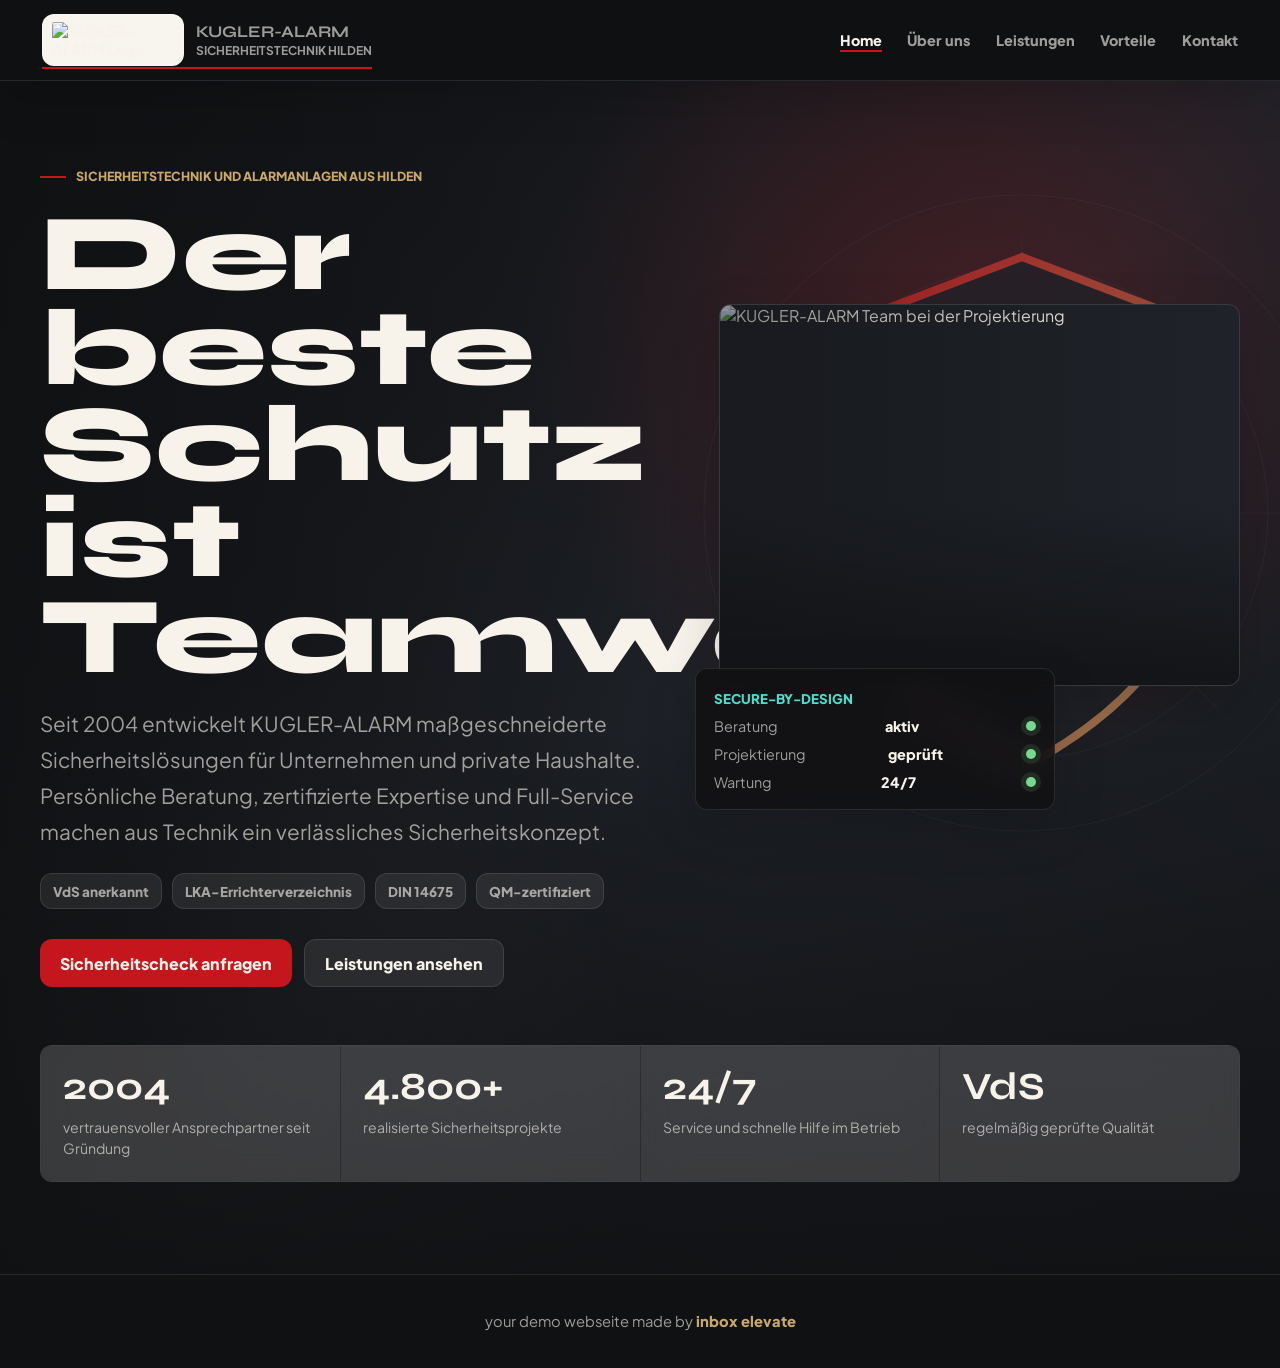
==== commit 90da75ee: "Refine Kugler demo design and content" ====
--- a/index.html
+++ b/index.html
@@ -28,6 +28,10 @@
       --accent-deep: #7f1117;
       --gold: #c8a86b;
       --sage: #6c8379;
+      --cyan: #49ddcb;
+      --cyan-soft: rgba(73, 221, 203, 0.16);
+      --success: #78d88f;
+      --danger-soft: rgba(197, 22, 29, 0.18);
       --border: rgba(255, 255, 255, 0.1);
       --border-dark: rgba(22, 23, 25, 0.12);
       --nav-bg: rgba(16, 17, 19, 0.74);
@@ -65,6 +69,11 @@
       color: inherit;
     }
 
+    img {
+      display: block;
+      max-width: 100%;
+    }
+
     button,
     input,
     textarea,
@@ -342,6 +351,140 @@
       padding-bottom: clamp(56px, 8vw, 92px);
     }
 
+    .hero-layout {
+      display: grid;
+      grid-template-columns: minmax(0, 0.92fr) minmax(360px, 0.78fr);
+      gap: clamp(30px, 5vw, 74px);
+      align-items: center;
+    }
+
+    .hero-copy {
+      min-width: 0;
+    }
+
+    .hero-stage {
+      position: relative;
+      min-height: 540px;
+    }
+
+    .photo-frame {
+      position: relative;
+      overflow: hidden;
+      border: 1px solid var(--border);
+      border-radius: 12px;
+      background: var(--surface);
+      box-shadow: var(--shadow-card);
+      transition: transform var(--duration-fast) var(--ease),
+                  box-shadow var(--duration-fast) var(--ease);
+    }
+
+    .photo-frame:hover {
+      transform: translateY(-4px);
+      box-shadow: var(--shadow-hover);
+    }
+
+    .photo-frame img {
+      width: 100%;
+      height: 100%;
+      min-height: 380px;
+      object-fit: cover;
+      filter: saturate(0.92) contrast(1.08);
+    }
+
+    .photo-frame::after {
+      content: "";
+      position: absolute;
+      inset: 0;
+      background:
+        linear-gradient(0deg, rgba(16, 17, 19, 0.78), transparent 48%),
+        linear-gradient(90deg, rgba(16, 17, 19, 0.46), transparent);
+    }
+
+    .status-panel {
+      position: absolute;
+      left: -24px;
+      bottom: 34px;
+      width: min(360px, 82%);
+      padding: 18px;
+      border: 1px solid var(--border);
+      border-radius: 12px;
+      background: rgba(16, 17, 19, 0.82);
+      backdrop-filter: blur(18px);
+      box-shadow: var(--shadow-card);
+      transition: transform var(--duration-fast) var(--ease),
+                  box-shadow var(--duration-fast) var(--ease);
+    }
+
+    .status-panel:hover {
+      transform: translateY(-4px);
+      box-shadow: var(--shadow-hover);
+    }
+
+    .status-panel small {
+      display: inline-flex;
+      margin-bottom: 10px;
+      color: var(--cyan);
+      font-weight: 800;
+      text-transform: uppercase;
+    }
+
+    .status-list {
+      display: grid;
+      gap: 10px;
+      margin: 0;
+      padding: 0;
+      list-style: none;
+    }
+
+    .status-list li {
+      display: flex;
+      align-items: center;
+      justify-content: space-between;
+      gap: 12px;
+      color: var(--text-muted);
+      font-size: 0.9rem;
+    }
+
+    .status-list strong {
+      color: var(--text);
+      font-weight: 800;
+    }
+
+    .status-dot {
+      width: 10px;
+      height: 10px;
+      border-radius: 50%;
+      background: var(--success);
+      box-shadow: 0 0 0 5px rgba(120, 216, 143, 0.12);
+    }
+
+    .trust-rail {
+      display: flex;
+      flex-wrap: wrap;
+      gap: 10px;
+      margin-top: 24px;
+    }
+
+    .trust-chip {
+      display: inline-flex;
+      align-items: center;
+      min-height: 36px;
+      padding: 0 12px;
+      border: 1px solid var(--border);
+      border-radius: 12px;
+      background: var(--white-faint);
+      color: var(--text-muted);
+      font-size: 0.84rem;
+      font-weight: 800;
+      transition: background var(--duration-fast) var(--ease),
+                  transform var(--duration-fast) var(--ease);
+    }
+
+    .trust-chip:hover {
+      transform: translateY(-4px);
+      background: var(--white-soft);
+    }
+
     .kicker {
       display: inline-flex;
       align-items: center;
@@ -597,6 +740,39 @@
       line-height: 1.45;
     }
 
+    .leader-grid {
+      display: grid;
+      grid-template-columns: 1fr 1fr;
+      gap: 16px;
+      margin-top: 24px;
+    }
+
+    .leader-card {
+      padding: 20px;
+      border: 1px solid var(--border-dark);
+      border-radius: 12px;
+      background: var(--surface-raised);
+      transition: transform var(--duration-fast) var(--ease),
+                  box-shadow var(--duration-fast) var(--ease);
+    }
+
+    .leader-card:hover {
+      transform: translateY(-4px);
+      box-shadow: var(--shadow-hover);
+    }
+
+    .leader-card strong {
+      display: block;
+      margin-bottom: 8px;
+      color: var(--accent);
+      font-family: var(--font-display);
+    }
+
+    .leader-card p {
+      margin-bottom: 0;
+      font-size: 0.92rem;
+    }
+
     .grid {
       display: grid;
       gap: 18px;
@@ -646,6 +822,106 @@
       color: var(--text-muted);
       font-size: 0.88rem;
       line-height: 1.45;
+    }
+
+    .security-console {
+      display: grid;
+      grid-template-columns: minmax(0, 0.78fr) minmax(0, 1.22fr);
+      gap: 20px;
+      align-items: stretch;
+      margin-bottom: 28px;
+      padding: 18px;
+      border: 1px solid var(--border);
+      border-radius: 12px;
+      background:
+        radial-gradient(circle at 84% 28%, var(--cyan-soft), transparent 34%),
+        var(--surface);
+      box-shadow: var(--shadow-card);
+    }
+
+    .console-copy {
+      padding: 14px;
+    }
+
+    .console-copy h3 {
+      color: var(--text);
+    }
+
+    .console-map {
+      position: relative;
+      min-height: 280px;
+      overflow: hidden;
+      border: 1px solid var(--border);
+      border-radius: 12px;
+      background:
+        linear-gradient(90deg, var(--white-faint) 1px, transparent 1px),
+        linear-gradient(var(--white-faint) 1px, transparent 1px),
+        rgba(255, 255, 255, 0.03);
+      background-size: 42px 42px;
+    }
+
+    .console-route {
+      position: absolute;
+      left: 12%;
+      right: 12%;
+      top: 48%;
+      height: 2px;
+      background: linear-gradient(90deg, var(--cyan), var(--accent), var(--gold));
+      transform: rotate(-8deg);
+      transform-origin: center;
+      transition: transform var(--duration-slow) var(--ease);
+    }
+
+    .security-console:hover .console-route {
+      transform: rotate(-4deg) scaleX(1.05);
+    }
+
+    .console-node {
+      position: absolute;
+      width: 18px;
+      height: 18px;
+      border: 2px solid var(--cyan);
+      border-radius: 50%;
+      background: var(--surface);
+      box-shadow: 0 0 0 8px var(--cyan-soft);
+      transition: transform var(--duration-fast) var(--ease),
+                  border-color var(--duration-fast) var(--ease);
+    }
+
+    .console-node:hover {
+      transform: scale(1.18);
+      border-color: var(--gold);
+    }
+
+    .console-node.one { left: 14%; top: 30%; }
+    .console-node.two { left: 35%; top: 56%; }
+    .console-node.three { left: 62%; top: 24%; }
+    .console-node.four { left: 80%; top: 58%; }
+
+    .console-alert {
+      position: absolute;
+      left: 18px;
+      bottom: 18px;
+      right: 18px;
+      display: flex;
+      align-items: center;
+      justify-content: space-between;
+      gap: 16px;
+      padding: 14px;
+      border: 1px solid var(--border);
+      border-radius: 12px;
+      background: rgba(16, 17, 19, 0.8);
+      backdrop-filter: blur(14px);
+    }
+
+    .console-alert strong {
+      color: var(--text);
+    }
+
+    .console-alert span {
+      color: var(--success);
+      font-size: 0.82rem;
+      font-weight: 800;
     }
 
     .section-head {
@@ -835,6 +1111,33 @@
 
     .trust-card p {
       margin-bottom: 0;
+    }
+
+    .client-wall {
+      display: grid;
+      grid-template-columns: repeat(4, minmax(0, 1fr));
+      gap: 10px;
+      margin-top: 28px;
+    }
+
+    .client-pill {
+      min-height: 58px;
+      display: flex;
+      align-items: center;
+      padding: 13px 14px;
+      border: 1px solid var(--border-dark);
+      border-radius: 12px;
+      background: var(--surface-raised);
+      color: var(--text-muted-dark);
+      font-size: 0.84rem;
+      font-weight: 800;
+      transition: transform var(--duration-fast) var(--ease),
+                  box-shadow var(--duration-fast) var(--ease);
+    }
+
+    .client-pill:hover {
+      transform: translateY(-4px);
+      box-shadow: var(--shadow-hover);
     }
 
     .contact-shell {
@@ -1012,9 +1315,16 @@
       .grid.four,
       .flow,
       .mission-grid,
+      .leader-grid,
+      .security-console,
+      .hero-layout,
       .split,
       .contact-shell {
         grid-template-columns: 1fr;
+      }
+
+      .client-wall {
+        grid-template-columns: repeat(2, minmax(0, 1fr));
       }
 
       .section-head {
@@ -1043,6 +1353,22 @@
 
       .proof-row {
         grid-template-columns: 1fr 1fr;
+      }
+
+      .client-wall {
+        grid-template-columns: 1fr;
+      }
+
+      .hero-stage {
+        min-height: auto;
+      }
+
+      .status-panel {
+        position: relative;
+        left: auto;
+        bottom: auto;
+        width: 100%;
+        margin-top: 12px;
       }
 
       .proof {
@@ -1120,12 +1446,36 @@
         </div>
 
         <div class="container hero-inner">
-          <p class="kicker reveal">Sicherheitstechnik und Alarmanlagen aus Hilden</p>
-          <h1 id="home-title" class="reveal delay-1">Der beste Schutz ist Teamwork.</h1>
-          <p class="lead reveal delay-2">Seit 2004 entwickelt KUGLER-ALARM maßgeschneiderte Sicherheitslösungen für Unternehmen und private Haushalte. Persönliche Beratung, zertifizierte Expertise und Full-Service machen aus Technik ein verlässliches Sicherheitskonzept.</p>
-          <div class="actions reveal delay-3">
-            <a class="btn primary" href="#contact" data-link="contact">Beratung anfragen</a>
-            <a class="btn ghost" href="#services" data-link="services">Leistungen ansehen</a>
+          <div class="hero-layout">
+            <div class="hero-copy">
+              <p class="kicker reveal">Sicherheitstechnik und Alarmanlagen aus Hilden</p>
+              <h1 id="home-title" class="reveal delay-1">Der beste Schutz ist Teamwork.</h1>
+              <p class="lead reveal delay-2">Seit 2004 entwickelt KUGLER-ALARM maßgeschneiderte Sicherheitslösungen für Unternehmen und private Haushalte. Persönliche Beratung, zertifizierte Expertise und Full-Service machen aus Technik ein verlässliches Sicherheitskonzept.</p>
+              <div class="trust-rail reveal delay-2" aria-label="Trust Signals">
+                <span class="trust-chip">VdS anerkannt</span>
+                <span class="trust-chip">LKA-Errichterverzeichnis</span>
+                <span class="trust-chip">DIN 14675</span>
+                <span class="trust-chip">QM-zertifiziert</span>
+              </div>
+              <div class="actions reveal delay-3">
+                <a class="btn primary" href="#contact" data-link="contact">Sicherheitscheck anfragen</a>
+                <a class="btn ghost" href="#services" data-link="services">Leistungen ansehen</a>
+              </div>
+            </div>
+
+            <div class="hero-stage reveal delay-2" aria-label="KUGLER-ALARM Projektierung">
+              <div class="photo-frame">
+                <img src="https://www.kugler-alarm.de/wp-content/uploads/2024/07/das-team-von-kugler-alarm-bei-der-projektierung-neu.webp" alt="KUGLER-ALARM Team bei der Projektierung">
+              </div>
+              <aside class="status-panel" aria-label="Sicherheitsstatus">
+                <small>Secure-by-Design</small>
+                <ul class="status-list">
+                  <li><span>Beratung</span><strong>aktiv</strong><span class="status-dot" aria-hidden="true"></span></li>
+                  <li><span>Projektierung</span><strong>geprüft</strong><span class="status-dot" aria-hidden="true"></span></li>
+                  <li><span>Wartung</span><strong>24/7</strong><span class="status-dot" aria-hidden="true"></span></li>
+                </ul>
+              </aside>
+            </div>
           </div>
 
           <div class="proof-row reveal delay-3" aria-label="KUGLER-ALARM Fakten">
@@ -1180,6 +1530,16 @@
                 <p>Montage, Einweisung, Wartung und Service sichern die Anlage langfristig ab.</p>
               </div>
             </div>
+            <div class="leader-grid" aria-label="Geschäftsführung">
+              <div class="leader-card">
+                <strong>Birgit Kugler</strong>
+                <p>Seit 2004 vertrauensvolle Ansprechpartnerin. Ihr Versprechen: Effizienz, Vertrauen und kurze Entscheidungswege.</p>
+              </div>
+              <div class="leader-card">
+                <strong>Mario Griszewski</strong>
+                <p>Steht für den Full-Service-Anspruch: Konzept, Installation, Wartung und schnelle Hilfe im Störungsfall.</p>
+              </div>
+            </div>
           </article>
         </div>
         <div class="container mission-grid reveal delay-3" aria-label="Mission von KUGLER-ALARM">
@@ -1210,6 +1570,25 @@
             <div class="flow-step"><strong>04</strong><span>Sorgfältige Montage bis zur betriebsfertigen Übergabe.</span></div>
             <div class="flow-step"><strong>05</strong><span>Service bei Fragen, Erweiterungen oder Störungsfällen.</span></div>
             <div class="flow-step"><strong>06</strong><span>Wartung und Instandhaltung für zuverlässige Funktion.</span></div>
+          </div>
+
+          <div class="security-console reveal delay-3" aria-label="Simuliertes Sicherheitscockpit">
+            <div class="console-copy">
+              <p class="kicker">Modernisierungsidee</p>
+              <h3>Sicherheitscockpit statt austauschbarer Slider.</h3>
+              <p>Die Originalseite zeigt viele starke Themen. In dieser Demo werden sie in eine klare Kontrolllogik übersetzt: Systeme, Standorte, Service und Wartung wirken wie ein vernetztes Sicherheitskonzept.</p>
+            </div>
+            <div class="console-map" aria-hidden="true">
+              <span class="console-route"></span>
+              <span class="console-node one"></span>
+              <span class="console-node two"></span>
+              <span class="console-node three"></span>
+              <span class="console-node four"></span>
+              <div class="console-alert">
+                <strong>Objektstatus: geschützt</strong>
+                <span>Service bereit</span>
+              </div>
+            </div>
           </div>
 
           <div class="grid three" aria-label="Leistungskarten">
@@ -1309,6 +1688,29 @@
             <article class="trust-card reveal delay-1"><strong>Museen</strong><p>Sicherheitskonzepte für Werte, Ausstellungen und Besucherströme.</p></article>
             <article class="trust-card reveal delay-2"><strong>Arztpraxen</strong><p>Einbruchschutz und Zugangskontrolle für sensible Praxisbereiche.</p></article>
             <article class="trust-card reveal delay-3"><strong>Einzelhandel</strong><p>Videoüberwachung und Schutz für Verkaufsflächen und Lager.</p></article>
+            <article class="trust-card reveal"><strong>DAITEM Profi Partner</strong><p>Kompetenz für moderne Funkalarm- und Meldetechnik.</p></article>
+            <article class="trust-card reveal delay-1"><strong>ESSER FlexES Partner</strong><p>Fachwissen für Brandmelde- und Gebäudesicherheit.</p></article>
+            <article class="trust-card reveal delay-2"><strong>QM-zertifiziert</strong><p>Geprüfte Qualität in Arbeit, Organisation und Service.</p></article>
+            <article class="trust-card reveal delay-3"><strong>VdS Fachfirma</strong><p>Anerkannt für Brandmelde- und Sicherheitsanlagen.</p></article>
+          </div>
+
+          <div class="client-wall reveal delay-2" aria-label="Auszug Referenzen">
+            <div class="client-pill">LVR Archäologischer Park Xanten</div>
+            <div class="client-pill">Clemens Sels Museum Neuss</div>
+            <div class="client-pill">Medizinischer Dienst Nordrhein</div>
+            <div class="client-pill">Rheinland Klinikum</div>
+            <div class="client-pill">Stadt Neuss</div>
+            <div class="client-pill">Stadt Bochum</div>
+            <div class="client-pill">Stadt Ratingen</div>
+            <div class="client-pill">Stadtwerke Bochum</div>
+            <div class="client-pill">Bankhaus HAL</div>
+            <div class="client-pill">EDEKA Hein</div>
+            <div class="client-pill">Haaner Felsenquelle</div>
+            <div class="client-pill">Schley's Gartencenter</div>
+            <div class="client-pill">Spedition Dörrenhaus</div>
+            <div class="client-pill">Hans Brandenburg</div>
+            <div class="client-pill">Wera</div>
+            <div class="client-pill">Tuppenhof</div>
           </div>
         </div>
       </div>
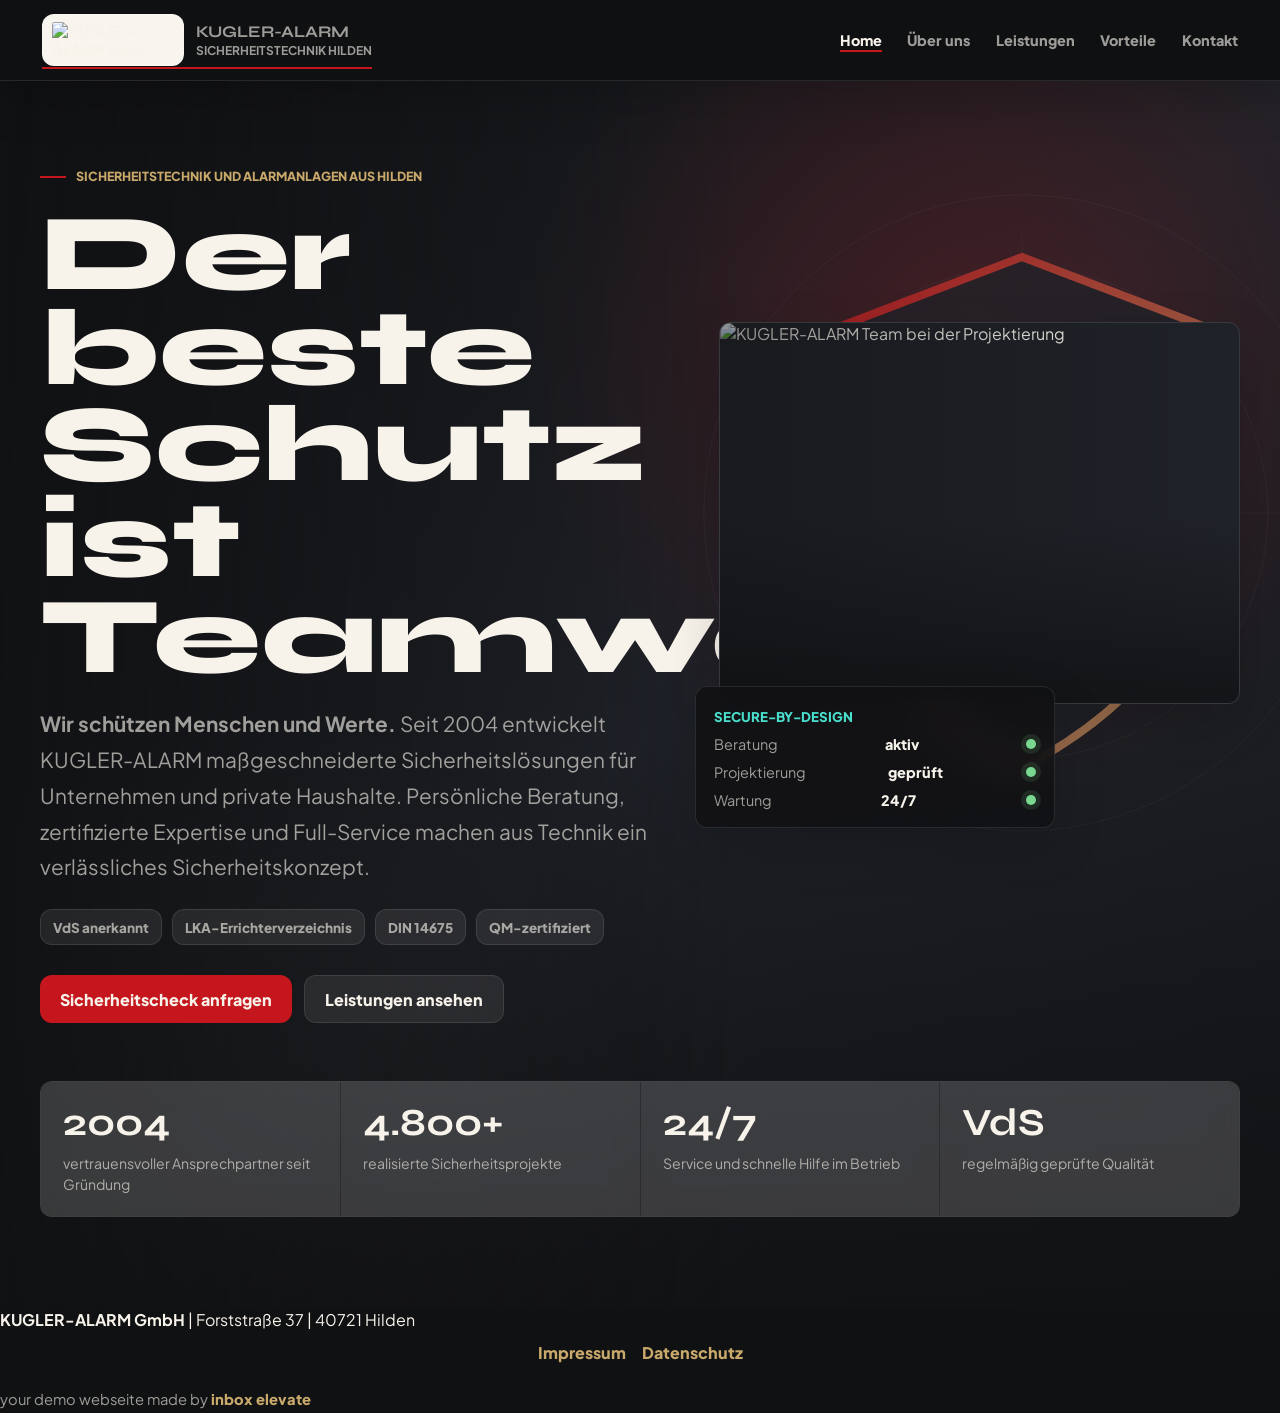
==== commit 9d45b065: "Implement floating action button and update footer Added a floating action button for quick contact " ====
--- a/index.html
+++ b/index.html
@@ -1245,7 +1245,39 @@
       transition-delay: 300ms;
     }
 
-    footer {
+    .fab {
+      position: fixed;
+      bottom: 34px;
+      right: 34px;
+      z-index: 99;
+      display: grid;
+      place-items: center;
+      width: 64px;
+      height: 64px;
+      border-radius: 50%;
+      background: linear-gradient(135deg, var(--accent), var(--accent-deep));
+      color: var(--text);
+      box-shadow: 0 8px 32px rgba(197, 22, 29, 0.4);
+      transition: transform var(--duration-fast) var(--ease),
+                  box-shadow var(--duration-fast) var(--ease);
+    }
+
+    .fab:hover {
+      transform: translateY(-6px) scale(1.05);
+      box-shadow: 0 12px 42px rgba(197, 22, 29, 0.6);
+    }
+
+    .fab svg {
+      width: 28px;
+      height: 28px;
+      fill: none;
+      stroke: currentColor;
+      stroke-width: 2;
+      stroke-linecap: round;
+      stroke-linejoin: round;
+    }
+
+    @media (max-width: 980px) {
       padding: 34px clamp(18px, 4vw, 42px);
       border-top: 1px solid var(--border);
       background: var(--bg);
@@ -1450,7 +1482,7 @@
             <div class="hero-copy">
               <p class="kicker reveal">Sicherheitstechnik und Alarmanlagen aus Hilden</p>
               <h1 id="home-title" class="reveal delay-1">Der beste Schutz ist Teamwork.</h1>
-              <p class="lead reveal delay-2">Seit 2004 entwickelt KUGLER-ALARM maßgeschneiderte Sicherheitslösungen für Unternehmen und private Haushalte. Persönliche Beratung, zertifizierte Expertise und Full-Service machen aus Technik ein verlässliches Sicherheitskonzept.</p>
+              <p class="lead reveal delay-2"><strong>Wir schützen Menschen und Werte.</strong> Seit 2004 entwickelt KUGLER-ALARM maßgeschneiderte Sicherheitslösungen für Unternehmen und private Haushalte. Persönliche Beratung, zertifizierte Expertise und Full-Service machen aus Technik ein verlässliches Sicherheitskonzept.</p>
               <div class="trust-rail reveal delay-2" aria-label="Trust Signals">
                 <span class="trust-chip">VdS anerkannt</span>
                 <span class="trust-chip">LKA-Errichterverzeichnis</span>
@@ -1722,7 +1754,8 @@
           <div class="contact-note reveal">
             <p class="kicker">Kontakt</p>
             <h2 id="contact-title">Lassen Sie uns über Sicherheit sprechen.</h2>
-            <p class="lead">Die Originalseite setzt stark auf persönlichen Kontakt. Diese Demo übersetzt das in ein ruhiges Anfrageformular, das zuerst die Situation klärt: Zuhause, Unternehmen, Branche, Schutzbedarf und gewünschter Rückkontakt.</p>
+            <p class="lead">Rufen Sie uns noch heute an unter <a href="tel:+492103248990" style="color:var(--accent); font-weight:800; text-decoration:none;">02103 248990</a> oder schreiben Sie uns an <a href="mailto:info@kugler-alarm.de" style="color:var(--accent); font-weight:800; text-decoration:none;">info@kugler-alarm.de</a>. Wir sind 24/7 für Sie da!</p>
+            <p style="color: var(--text-muted); margin-bottom: 24px;">Die Originalseite setzt stark auf persönlichen Kontakt. Diese Demo übersetzt das in ein ruhiges Anfrageformular, das zuerst die Situation klärt.</p>
             <div class="proof-row" aria-label="Kontaktkontext">
               <div class="proof">
                 <strong>01</strong>
@@ -1783,7 +1816,18 @@
     </section>
   </main>
 
+  <a href="tel:+492103248990" class="fab reveal delay-3" aria-label="Jetzt anrufen" title="24/7 Service anrufen">
+    <svg viewBox="0 0 24 24"><path d="M22 16.92v3a2 2 0 0 1-2.18 2 19.79 19.79 0 0 1-8.63-3.07 19.5 19.5 0 0 1-6-6 19.79 19.79 0 0 1-3.07-8.67A2 2 0 0 1 4.11 2h3a2 2 0 0 1 2 1.72 12.84 12.84 0 0 0 .7 2.81 2 2 0 0 1-.45 2.11L8.09 9.91a16 16 0 0 0 6 6l1.27-1.27a2 2 0 0 1 2.11-.45 12.84 12.84 0 0 0 2.81.7A2 2 0 0 1 22 16.92z"></path></svg>
+  </a>
+
   <footer>
+    <div style="margin-bottom: 12px; color: var(--text);">
+      <strong>KUGLER-ALARM GmbH</strong> | Forststraße 37 | 40721 Hilden
+    </div>
+    <div style="margin-bottom: 24px; display: flex; justify-content: center; gap: 16px;">
+      <a href="https://www.kugler-alarm.de/impressum/" target="_blank">Impressum</a>
+      <a href="https://www.kugler-alarm.de/datenschutzerklaerung-2/" target="_blank">Datenschutz</a>
+    </div>
     <p>your demo webseite made by <a href="https://inbox-elevate.de/" target="_blank" rel="noopener">inbox elevate</a></p>
   </footer>
 
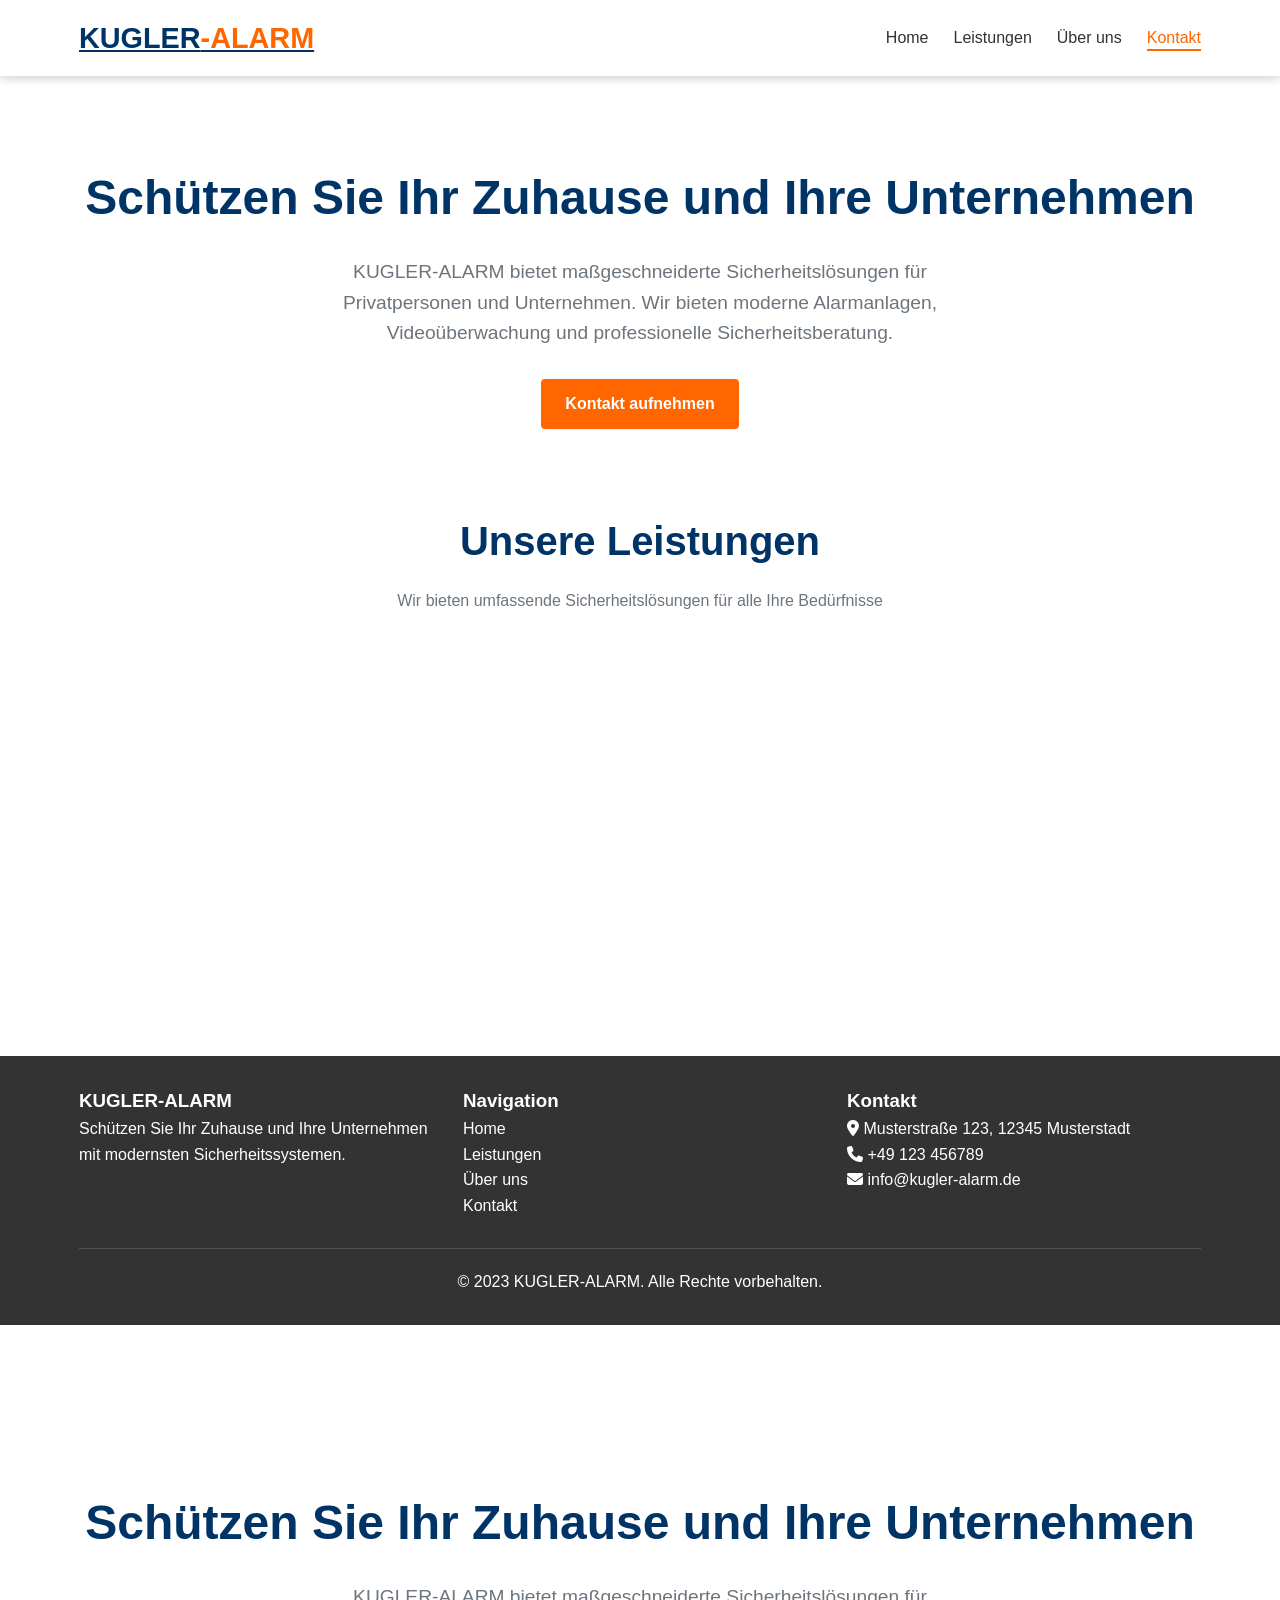
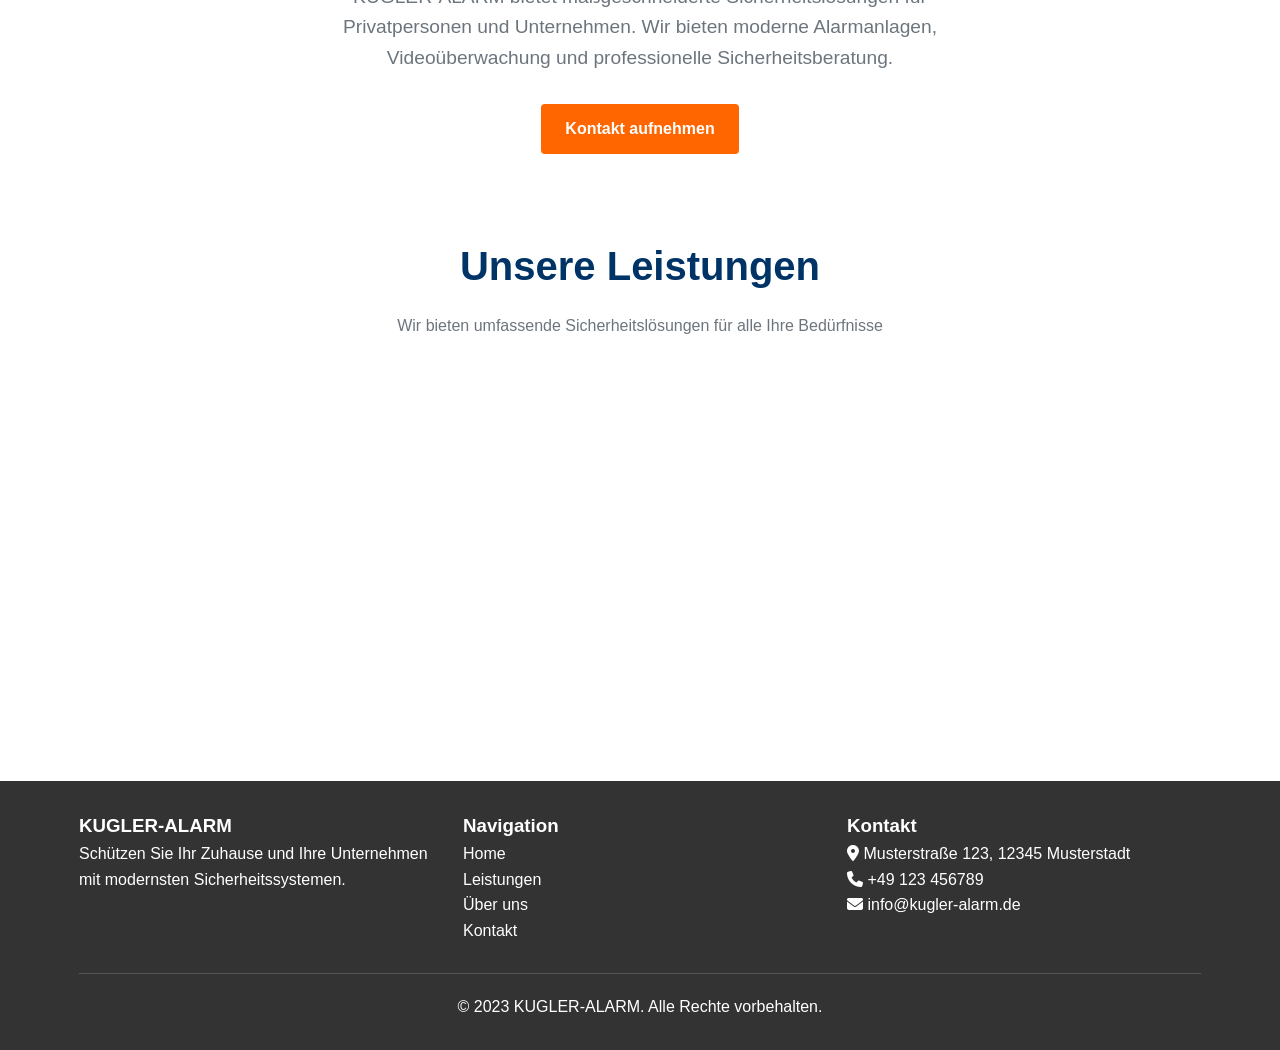
==== commit 52bf954f: "Update print statement from 'Hello' to 'Goodbye'" ====
--- a/index.html
+++ b/index.html
@@ -1,1922 +1,1362 @@
 <!DOCTYPE html>
 <html lang="de">
 <head>
-  <meta charset="utf-8">
-  <meta name="viewport" content="width=device-width, initial-scale=1">
-  <title>KUGLER-ALARM | Premium Demo Website</title>
-  <meta name="description" content="Premium Demo-Website fuer KUGLER-ALARM: Alarmanlagen, Sicherheitstechnik, Brandmelder, Videoüberwachung und Zutrittskontrolle aus Hilden.">
-  <link rel="preconnect" href="https://fonts.googleapis.com">
-  <link rel="preconnect" href="https://fonts.gstatic.com" crossorigin>
-  <link href="https://fonts.googleapis.com/css2?family=Plus+Jakarta+Sans:wght@400;500;700;800&family=Syne:wght@600;700;800&display=swap" rel="stylesheet">
-  <style>
-    :root {
-      --ease: cubic-bezier(0.16, 1, 0.3, 1);
-      --duration-fast: 0.25s;
-      --duration-normal: 0.55s;
-      --duration-slow: 0.9s;
-      --bg: #101113;
-      --bg-soft: #17191d;
-      --surface: #1f2228;
-      --surface-raised: #f8f5ef;
-      --surface-warm: #ebe4d8;
-      --text: #f7f3eb;
-      --text-dark: #161719;
-      --text-muted: rgba(247, 243, 235, 0.62);
-      --text-muted-dark: rgba(22, 23, 25, 0.62);
-      --accent: #c5161d;
-      --accent-hover: #e12a31;
-      --accent-deep: #7f1117;
-      --gold: #c8a86b;
-      --sage: #6c8379;
-      --cyan: #49ddcb;
-      --cyan-soft: rgba(73, 221, 203, 0.16);
-      --success: #78d88f;
-      --danger-soft: rgba(197, 22, 29, 0.18);
-      --border: rgba(255, 255, 255, 0.1);
-      --border-dark: rgba(22, 23, 25, 0.12);
-      --nav-bg: rgba(16, 17, 19, 0.74);
-      --hero-vignette: rgba(16, 17, 19, 0.9);
-      --hero-glow: rgba(197, 22, 29, 0.22);
-      --white-faint: rgba(255, 255, 255, 0.08);
-      --white-soft: rgba(255, 255, 255, 0.16);
-      --focus: rgba(200, 168, 107, 0.52);
-      --shadow-card: 0 18px 52px rgba(0, 0, 0, 0.16);
-      --shadow-hover: 0 16px 40px rgba(0, 0, 0, 0.12);
-      --shadow-nav: 0 16px 50px rgba(0, 0, 0, 0.18);
-      --font-display: "Syne", sans-serif;
-      --font-body: "Plus Jakarta Sans", sans-serif;
-      --max: 1200px;
-    }
-
-    * {
-      box-sizing: border-box;
-    }
-
-    body {
-      margin: 0;
-      min-width: 320px;
-      background: var(--bg);
-      color: var(--text);
-      font-family: var(--font-body);
-      letter-spacing: 0;
-    }
-
-    body.menu-open {
-      overflow: hidden;
-    }
-
-    a {
-      color: inherit;
-    }
-
-    img {
-      display: block;
-      max-width: 100%;
-    }
-
-    button,
-    input,
-    textarea,
-    select {
-      font: inherit;
-    }
-
-    button {
-      border: 0;
-      cursor: pointer;
-    }
-
-    :focus-visible {
-      outline: 3px solid var(--focus);
-      outline-offset: 4px;
-    }
-
-    .site-nav {
-      position: sticky;
-      top: 0;
-      z-index: 50;
-      display: flex;
-      align-items: center;
-      justify-content: space-between;
-      gap: 18px;
-      min-height: 78px;
-      padding: 14px clamp(18px, 4vw, 42px);
-      border-bottom: 1px solid var(--border);
-      background: var(--nav-bg);
-      backdrop-filter: blur(18px);
-      box-shadow: var(--shadow-nav);
-    }
-
-    .brand {
-      display: inline-flex;
-      align-items: center;
-      gap: 12px;
-      text-decoration: none;
-      min-width: 0;
-    }
-
-    .brand-sign {
-      display: grid;
-      place-items: center;
-      width: 46px;
-      height: 46px;
-      border: 1px solid var(--white-soft);
-      border-radius: 12px;
-      background: linear-gradient(135deg, var(--accent), var(--accent-deep));
-      color: var(--text);
-      font-family: var(--font-display);
-      font-weight: 800;
-    }
-
-    .brand-logo {
-      display: block;
-      width: 142px;
-      max-width: 42vw;
-      height: auto;
-      padding: 7px 9px;
-      border: 1px solid var(--white-soft);
-      border-radius: 12px;
-      background: var(--surface-raised);
-      transition: transform var(--duration-fast) var(--ease),
-                  box-shadow var(--duration-fast) var(--ease);
-    }
-
-    .brand:hover .brand-logo {
-      transform: translateY(-2px);
-      box-shadow: var(--shadow-hover);
-    }
-
-    .brand strong {
-      display: block;
-      font-family: var(--font-display);
-      font-size: 1.02rem;
-      line-height: 1;
-    }
-
-    .brand span:last-child {
-      display: block;
-      margin-top: 2px;
-      color: var(--text-muted);
-      font-size: 0.75rem;
-      font-weight: 700;
-      text-transform: uppercase;
-    }
-
-    .nav-links {
-      display: flex;
-      align-items: center;
-      gap: clamp(15px, 2vw, 28px);
-    }
-
-    nav a {
-      position: relative;
-      color: var(--text-muted);
-      font-size: 0.9rem;
-      font-weight: 800;
-      text-decoration: none;
-      transition: color var(--duration-fast) var(--ease);
-    }
-
-    nav a::after {
-      content: '';
-      position: absolute;
-      bottom: -3px;
-      left: 0;
-      width: 0;
-      height: 2px;
-      background: var(--accent);
-      transition: width var(--duration-normal) var(--ease);
-    }
-
-    nav a.active,
-    nav a:hover {
-      color: var(--text);
-    }
-
-    nav a.active::after,
-    nav a:hover::after {
-      width: 100%;
-    }
-
-    .menu-toggle {
-      display: none;
-      width: 46px;
-      height: 46px;
-      border: 1px solid var(--border);
-      border-radius: 12px;
-      background: var(--white-faint);
-      color: var(--text);
-      transition: background var(--duration-fast) var(--ease),
-                  transform var(--duration-fast) var(--ease);
-    }
-
-    .menu-toggle:hover {
-      transform: scale(1.03);
-      background: var(--white-soft);
-    }
-
-    .menu-toggle:active {
-      transform: scale(0.98);
-    }
-
-    .menu-lines {
-      display: grid;
-      gap: 5px;
-      justify-content: center;
-    }
-
-    .menu-lines span {
-      display: block;
-      width: 19px;
-      height: 2px;
-      background: var(--text);
-      transition: transform var(--duration-fast) var(--ease),
-                  opacity var(--duration-fast) var(--ease);
-    }
-
-    body.menu-open .menu-lines span:first-child {
-      transform: translateY(7px) rotate(45deg);
-    }
-
-    body.menu-open .menu-lines span:nth-child(2) {
-      opacity: 0;
-    }
-
-    body.menu-open .menu-lines span:last-child {
-      transform: translateY(-7px) rotate(-45deg);
-    }
-
-    main {
-      position: relative;
-      min-height: calc(100vh - 78px);
-      overflow: hidden;
-    }
-
-    .page {
-      opacity: 0;
-      pointer-events: none;
-      position: absolute;
-      width: 100%;
-      transform: translateY(20px);
-      transition: opacity 0.35s var(--ease), transform 0.35s var(--ease);
-    }
-
-    .page.active {
-      opacity: 1;
-      pointer-events: all;
-      position: relative;
-      transform: translateY(0);
-    }
-
-    .page.exiting {
-      opacity: 0;
-      transform: translateY(-12px);
-    }
-
-    .section {
-      padding: clamp(82px, 11vw, 128px) clamp(18px, 4vw, 42px);
-    }
-
-    .section.compact {
-      padding-top: clamp(74px, 9vw, 104px);
-      padding-bottom: clamp(74px, 9vw, 104px);
-    }
-
-    .container {
-      width: min(var(--max), 100%);
-      margin: 0 auto;
-    }
-
-    .hero {
-      position: relative;
-      min-height: calc(100vh - 78px);
-      display: grid;
-      align-items: end;
-      isolation: isolate;
-      overflow: hidden;
-    }
-
-    .hero::before {
-      content: "";
-      position: absolute;
-      inset: 0;
-      z-index: -3;
-      background:
-        radial-gradient(circle at 76% 22%, var(--hero-glow), transparent 33%),
-        radial-gradient(circle at 18% 84%, var(--white-faint), transparent 28%),
-        linear-gradient(135deg, var(--bg), var(--surface) 52%, var(--bg-soft));
-    }
-
-    .hero::after {
-      content: "";
-      position: absolute;
-      inset: 0;
-      z-index: -2;
-      background:
-        linear-gradient(90deg, var(--hero-vignette), transparent 58%),
-        linear-gradient(0deg, var(--hero-vignette), transparent 46%);
-    }
-
-    .hero-art {
-      position: absolute;
-      right: clamp(-160px, -8vw, -70px);
-      top: 8vh;
-      z-index: -1;
-      width: min(720px, 85vw);
-      opacity: 0.72;
-    }
-
-    .hero-art svg {
-      width: 100%;
-      height: auto;
-    }
-
-    .hero-gridline,
-    .hero-ring,
-    .hero-panel {
-      transition: transform var(--duration-slow) var(--ease),
-                  opacity var(--duration-slow) var(--ease);
-    }
-
-    .hero:hover .hero-ring {
-      transform: translateY(-8px);
-    }
-
-    .hero:hover .hero-panel {
-      transform: translateY(8px);
-    }
-
-    .hero-inner {
-      padding-top: 80px;
-      padding-bottom: clamp(56px, 8vw, 92px);
-    }
-
-    .hero-layout {
-      display: grid;
-      grid-template-columns: minmax(0, 0.92fr) minmax(360px, 0.78fr);
-      gap: clamp(30px, 5vw, 74px);
-      align-items: center;
-    }
-
-    .hero-copy {
-      min-width: 0;
-    }
-
-    .hero-stage {
-      position: relative;
-      min-height: 540px;
-    }
-
-    .photo-frame {
-      position: relative;
-      overflow: hidden;
-      border: 1px solid var(--border);
-      border-radius: 12px;
-      background: var(--surface);
-      box-shadow: var(--shadow-card);
-      transition: transform var(--duration-fast) var(--ease),
-                  box-shadow var(--duration-fast) var(--ease);
-    }
-
-    .photo-frame:hover {
-      transform: translateY(-4px);
-      box-shadow: var(--shadow-hover);
-    }
-
-    .photo-frame img {
-      width: 100%;
-      height: 100%;
-      min-height: 380px;
-      object-fit: cover;
-      filter: saturate(0.92) contrast(1.08);
-    }
-
-    .photo-frame::after {
-      content: "";
-      position: absolute;
-      inset: 0;
-      background:
-        linear-gradient(0deg, rgba(16, 17, 19, 0.78), transparent 48%),
-        linear-gradient(90deg, rgba(16, 17, 19, 0.46), transparent);
-    }
-
-    .status-panel {
-      position: absolute;
-      left: -24px;
-      bottom: 34px;
-      width: min(360px, 82%);
-      padding: 18px;
-      border: 1px solid var(--border);
-      border-radius: 12px;
-      background: rgba(16, 17, 19, 0.82);
-      backdrop-filter: blur(18px);
-      box-shadow: var(--shadow-card);
-      transition: transform var(--duration-fast) var(--ease),
-                  box-shadow var(--duration-fast) var(--ease);
-    }
-
-    .status-panel:hover {
-      transform: translateY(-4px);
-      box-shadow: var(--shadow-hover);
-    }
-
-    .status-panel small {
-      display: inline-flex;
-      margin-bottom: 10px;
-      color: var(--cyan);
-      font-weight: 800;
-      text-transform: uppercase;
-    }
-
-    .status-list {
-      display: grid;
-      gap: 10px;
-      margin: 0;
-      padding: 0;
-      list-style: none;
-    }
-
-    .status-list li {
-      display: flex;
-      align-items: center;
-      justify-content: space-between;
-      gap: 12px;
-      color: var(--text-muted);
-      font-size: 0.9rem;
-    }
-
-    .status-list strong {
-      color: var(--text);
-      font-weight: 800;
-    }
-
-    .status-dot {
-      width: 10px;
-      height: 10px;
-      border-radius: 50%;
-      background: var(--success);
-      box-shadow: 0 0 0 5px rgba(120, 216, 143, 0.12);
-    }
-
-    .trust-rail {
-      display: flex;
-      flex-wrap: wrap;
-      gap: 10px;
-      margin-top: 24px;
-    }
-
-    .trust-chip {
-      display: inline-flex;
-      align-items: center;
-      min-height: 36px;
-      padding: 0 12px;
-      border: 1px solid var(--border);
-      border-radius: 12px;
-      background: var(--white-faint);
-      color: var(--text-muted);
-      font-size: 0.84rem;
-      font-weight: 800;
-      transition: background var(--duration-fast) var(--ease),
-                  transform var(--duration-fast) var(--ease);
-    }
-
-    .trust-chip:hover {
-      transform: translateY(-4px);
-      background: var(--white-soft);
-    }
-
-    .kicker {
-      display: inline-flex;
-      align-items: center;
-      gap: 10px;
-      margin: 0 0 18px;
-      color: var(--gold);
-      font-size: 0.78rem;
-      font-weight: 800;
-      text-transform: uppercase;
-    }
-
-    .kicker::before {
-      content: "";
-      width: 26px;
-      height: 2px;
-      background: var(--accent);
-    }
-
-    h1,
-    h2,
-    h3,
-    p {
-      margin-top: 0;
-    }
-
-    h1,
-    h2,
-    h3 {
-      font-family: var(--font-display);
-      letter-spacing: 0;
-    }
-
-    h1 {
-      max-width: 980px;
-      margin-bottom: 22px;
-      font-size: clamp(3.1rem, 8.5vw, 7.6rem);
-      line-height: 0.88;
-      font-weight: 800;
-    }
-
-    h2 {
-      max-width: 820px;
-      margin-bottom: 18px;
-      font-size: clamp(2.15rem, 5vw, 4.8rem);
-      line-height: 0.96;
-      font-weight: 800;
-    }
-
-    h3 {
-      margin-bottom: 10px;
-      font-size: clamp(1.25rem, 2.2vw, 1.7rem);
-      line-height: 1.05;
-    }
-
-    p {
-      color: var(--text-muted);
-      line-height: 1.72;
-    }
-
-    .lead {
-      max-width: 720px;
-      font-size: clamp(1.05rem, 1.7vw, 1.3rem);
-    }
-
-    .light {
-      background: var(--surface-raised);
-      color: var(--text-dark);
-    }
-
-    .light p {
-      color: var(--text-muted-dark);
-    }
-
-    .light .kicker {
-      color: var(--accent-deep);
-    }
-
-    .actions {
-      display: flex;
-      flex-wrap: wrap;
-      gap: 12px;
-      margin-top: 30px;
-    }
-
-    .btn {
-      display: inline-flex;
-      align-items: center;
-      justify-content: center;
-      min-height: 48px;
-      padding: 0 20px;
-      border-radius: 12px;
-      font-weight: 800;
-      text-decoration: none;
-      transition: background var(--duration-fast) var(--ease),
-                  transform var(--duration-fast) var(--ease),
-                  border-color var(--duration-fast) var(--ease),
-                  color var(--duration-fast) var(--ease);
-    }
-
-    .btn:hover {
-      transform: scale(1.03);
-    }
-
-    .btn:active {
-      transform: scale(0.98);
-    }
-
-    .btn.primary {
-      background: var(--accent);
-      color: var(--text);
-    }
-
-    .btn.primary:hover {
-      background: var(--accent-hover);
-    }
-
-    .btn.ghost {
-      border: 1px solid var(--border);
-      background: var(--white-faint);
-      color: var(--text);
-    }
-
-    .light .btn.ghost {
-      border-color: var(--border-dark);
-      background: transparent;
-      color: var(--text-dark);
-    }
-
-    .proof-row {
-      display: grid;
-      grid-template-columns: repeat(4, minmax(0, 1fr));
-      gap: 1px;
-      margin-top: 58px;
-      overflow: hidden;
-      border: 1px solid var(--border);
-      border-radius: 12px;
-      background: var(--border);
-    }
-
-    .proof {
-      min-height: 126px;
-      padding: 22px;
-      background: var(--white-faint);
-      backdrop-filter: blur(12px);
-    }
-
-    .proof strong {
-      display: block;
-      margin-bottom: 9px;
-      color: var(--text);
-      font-family: var(--font-display);
-      font-size: clamp(1.9rem, 3vw, 3.2rem);
-      line-height: 1;
-    }
-
-    .proof span {
-      color: var(--text-muted);
-      font-size: 0.88rem;
-      line-height: 1.45;
-    }
-
-    .split {
-      display: grid;
-      grid-template-columns: minmax(0, 0.9fr) minmax(0, 1.1fr);
-      gap: clamp(28px, 6vw, 84px);
-      align-items: center;
-    }
-
-    .story-panel {
-      position: relative;
-      padding: clamp(24px, 4vw, 42px);
-      border: 1px solid var(--border-dark);
-      border-radius: 12px;
-      background:
-        linear-gradient(135deg, var(--surface-raised), var(--surface-warm));
-      box-shadow: var(--shadow-card);
-      overflow: hidden;
-    }
-
-    .story-panel::after {
-      content: "";
-      position: absolute;
-      inset: auto -10% -28% 28%;
-      height: 220px;
-      border-radius: 50%;
-      background: var(--hero-glow);
-      transition: transform var(--duration-slow) var(--ease);
-    }
-
-    .story-panel:hover::after {
-      transform: translateY(-10px);
-    }
-
-    .timeline {
-      display: grid;
-      gap: 14px;
-      margin-top: 28px;
-    }
-
-    .timeline-item {
-      display: grid;
-      grid-template-columns: 88px 1fr;
-      gap: 18px;
-      align-items: start;
-      padding: 18px;
-      border: 1px solid var(--border-dark);
-      border-radius: 12px;
-      background: var(--surface-raised);
-    }
-
-    .timeline-item strong {
-      color: var(--accent);
-      font-family: var(--font-display);
-      font-size: 1.25rem;
-    }
-
-    .timeline-item p {
-      margin-bottom: 0;
-    }
-
-    .mission-grid {
-      display: grid;
-      grid-template-columns: repeat(5, minmax(0, 1fr));
-      gap: 10px;
-      margin-top: 28px;
-    }
-
-    .mission-pill {
-      min-height: 92px;
-      padding: 16px;
-      border: 1px solid var(--border-dark);
-      border-radius: 12px;
-      background: var(--surface-raised);
-      transition: transform var(--duration-fast) var(--ease),
-                  box-shadow var(--duration-fast) var(--ease);
-    }
-
-    .mission-pill:hover {
-      transform: translateY(-4px);
-      box-shadow: var(--shadow-hover);
-    }
-
-    .mission-pill strong {
-      display: block;
-      margin-bottom: 6px;
-      color: var(--accent);
-      font-family: var(--font-display);
-    }
-
-    .mission-pill span {
-      color: var(--text-muted-dark);
-      font-size: 0.84rem;
-      line-height: 1.45;
-    }
-
-    .leader-grid {
-      display: grid;
-      grid-template-columns: 1fr 1fr;
-      gap: 16px;
-      margin-top: 24px;
-    }
-
-    .leader-card {
-      padding: 20px;
-      border: 1px solid var(--border-dark);
-      border-radius: 12px;
-      background: var(--surface-raised);
-      transition: transform var(--duration-fast) var(--ease),
-                  box-shadow var(--duration-fast) var(--ease);
-    }
-
-    .leader-card:hover {
-      transform: translateY(-4px);
-      box-shadow: var(--shadow-hover);
-    }
-
-    .leader-card strong {
-      display: block;
-      margin-bottom: 8px;
-      color: var(--accent);
-      font-family: var(--font-display);
-    }
-
-    .leader-card p {
-      margin-bottom: 0;
-      font-size: 0.92rem;
-    }
-
-    .grid {
-      display: grid;
-      gap: 18px;
-    }
-
-    .grid.three {
-      grid-template-columns: repeat(3, minmax(0, 1fr));
-    }
-
-    .grid.four {
-      grid-template-columns: repeat(4, minmax(0, 1fr));
-    }
-
-    .flow {
-      display: grid;
-      grid-template-columns: repeat(6, minmax(0, 1fr));
-      gap: 1px;
-      margin-bottom: 34px;
-      overflow: hidden;
-      border: 1px solid var(--border);
-      border-radius: 12px;
-      background: var(--border);
-    }
-
-    .flow-step {
-      min-height: 138px;
-      padding: 18px;
-      background: var(--surface);
-      transition: background var(--duration-fast) var(--ease),
-                  transform var(--duration-fast) var(--ease);
-    }
-
-    .flow-step:hover {
-      background: var(--bg-soft);
-      transform: translateY(-4px);
-    }
-
-    .flow-step strong {
-      display: block;
-      margin-bottom: 18px;
-      color: var(--gold);
-      font-family: var(--font-display);
-      font-size: 1.3rem;
-    }
-
-    .flow-step span {
-      color: var(--text-muted);
-      font-size: 0.88rem;
-      line-height: 1.45;
-    }
-
-    .security-console {
-      display: grid;
-      grid-template-columns: minmax(0, 0.78fr) minmax(0, 1.22fr);
-      gap: 20px;
-      align-items: stretch;
-      margin-bottom: 28px;
-      padding: 18px;
-      border: 1px solid var(--border);
-      border-radius: 12px;
-      background:
-        radial-gradient(circle at 84% 28%, var(--cyan-soft), transparent 34%),
-        var(--surface);
-      box-shadow: var(--shadow-card);
-    }
-
-    .console-copy {
-      padding: 14px;
-    }
-
-    .console-copy h3 {
-      color: var(--text);
-    }
-
-    .console-map {
-      position: relative;
-      min-height: 280px;
-      overflow: hidden;
-      border: 1px solid var(--border);
-      border-radius: 12px;
-      background:
-        linear-gradient(90deg, var(--white-faint) 1px, transparent 1px),
-        linear-gradient(var(--white-faint) 1px, transparent 1px),
-        rgba(255, 255, 255, 0.03);
-      background-size: 42px 42px;
-    }
-
-    .console-route {
-      position: absolute;
-      left: 12%;
-      right: 12%;
-      top: 48%;
-      height: 2px;
-      background: linear-gradient(90deg, var(--cyan), var(--accent), var(--gold));
-      transform: rotate(-8deg);
-      transform-origin: center;
-      transition: transform var(--duration-slow) var(--ease);
-    }
-
-    .security-console:hover .console-route {
-      transform: rotate(-4deg) scaleX(1.05);
-    }
-
-    .console-node {
-      position: absolute;
-      width: 18px;
-      height: 18px;
-      border: 2px solid var(--cyan);
-      border-radius: 50%;
-      background: var(--surface);
-      box-shadow: 0 0 0 8px var(--cyan-soft);
-      transition: transform var(--duration-fast) var(--ease),
-                  border-color var(--duration-fast) var(--ease);
-    }
-
-    .console-node:hover {
-      transform: scale(1.18);
-      border-color: var(--gold);
-    }
-
-    .console-node.one { left: 14%; top: 30%; }
-    .console-node.two { left: 35%; top: 56%; }
-    .console-node.three { left: 62%; top: 24%; }
-    .console-node.four { left: 80%; top: 58%; }
-
-    .console-alert {
-      position: absolute;
-      left: 18px;
-      bottom: 18px;
-      right: 18px;
-      display: flex;
-      align-items: center;
-      justify-content: space-between;
-      gap: 16px;
-      padding: 14px;
-      border: 1px solid var(--border);
-      border-radius: 12px;
-      background: rgba(16, 17, 19, 0.8);
-      backdrop-filter: blur(14px);
-    }
-
-    .console-alert strong {
-      color: var(--text);
-    }
-
-    .console-alert span {
-      color: var(--success);
-      font-size: 0.82rem;
-      font-weight: 800;
-    }
-
-    .section-head {
-      display: flex;
-      align-items: end;
-      justify-content: space-between;
-      gap: 28px;
-      margin-bottom: 34px;
-    }
-
-    .section-head p {
-      max-width: 470px;
-      margin-bottom: 0;
-    }
-
-    .card {
-      position: relative;
-      min-height: 242px;
-      padding: 26px;
-      border: 1px solid var(--border);
-      border-radius: 12px;
-      background: linear-gradient(180deg, var(--white-faint), transparent);
-      box-shadow: var(--shadow-card);
-      overflow: hidden;
-      transition: transform var(--duration-fast) var(--ease),
-                  box-shadow var(--duration-fast) var(--ease);
-    }
-
-    .light .card {
-      border-color: var(--border-dark);
-      background: var(--surface-raised);
-    }
-
-    .card:hover {
-      transform: translateY(-4px);
-      box-shadow: var(--shadow-hover);
-    }
-
-    .card::before {
-      content: "";
-      position: absolute;
-      inset: 0 0 auto;
-      height: 4px;
-      background: linear-gradient(90deg, var(--accent), var(--gold), var(--sage));
-      transform: scaleX(0);
-      transform-origin: left;
-      transition: transform var(--duration-fast) var(--ease);
-    }
-
-    .card:hover::before {
-      transform: scaleX(1);
-    }
-
-    .icon {
-      display: grid;
-      place-items: center;
-      width: 52px;
-      height: 52px;
-      margin-bottom: 22px;
-      border: 1px solid var(--border);
-      border-radius: 12px;
-      background: var(--white-faint);
-      color: var(--gold);
-    }
-
-    .light .icon {
-      border-color: var(--border-dark);
-      background: var(--surface-warm);
-      color: var(--accent);
-    }
-
-    .icon svg {
-      width: 26px;
-      height: 26px;
-      stroke: currentColor;
-      stroke-width: 1.8;
-      fill: none;
-      stroke-linecap: round;
-      stroke-linejoin: round;
-    }
-
-    .card p {
-      margin-bottom: 0;
-    }
-
-    .card small {
-      display: inline-flex;
-      margin-bottom: 14px;
-      color: var(--gold);
-      font-size: 0.76rem;
-      font-weight: 800;
-      text-transform: uppercase;
-    }
-
-    .card:nth-child(1) {
-      transition-delay: 0ms;
-    }
-
-    .card:nth-child(2) {
-      transition-delay: 100ms;
-    }
-
-    .card:nth-child(3) {
-      transition-delay: 200ms;
-    }
-
-    .card:nth-child(4) {
-      transition-delay: 300ms;
-    }
-
-    .card:nth-child(5) {
-      transition-delay: 100ms;
-    }
-
-    .card:nth-child(6) {
-      transition-delay: 200ms;
-    }
-
-    .advantage {
-      padding: 28px;
-      border-radius: 12px;
-      background: var(--surface-raised);
-      color: var(--text-dark);
-    }
-
-    .advantage strong {
-      display: block;
-      margin-bottom: 10px;
-      color: var(--accent);
-      font-family: var(--font-display);
-      font-size: clamp(1.8rem, 3vw, 3rem);
-      line-height: 1;
-    }
-
-    .quote {
-      grid-column: span 2;
-      min-height: 280px;
-      display: flex;
-      flex-direction: column;
-      justify-content: space-between;
-      padding: clamp(28px, 4vw, 42px);
-      border: 1px solid var(--border);
-      border-radius: 12px;
-      background:
-        radial-gradient(circle at 82% 22%, var(--hero-glow), transparent 36%),
-        var(--surface);
-      box-shadow: var(--shadow-card);
-    }
-
-    .quote blockquote {
-      margin: 0;
-      color: var(--text);
-      font-family: var(--font-display);
-      font-size: clamp(1.65rem, 3vw, 3.1rem);
-      line-height: 1.08;
-    }
-
-    .quote cite {
-      margin-top: 26px;
-      color: var(--text-muted);
-      font-style: normal;
-      font-weight: 800;
-    }
-
-    .trust-card {
-      padding: 28px;
-      border: 1px solid var(--border-dark);
-      border-radius: 12px;
-      background: var(--surface-raised);
-      color: var(--text-dark);
-      transition: transform var(--duration-fast) var(--ease),
-                  box-shadow var(--duration-fast) var(--ease);
-    }
-
-    .trust-card:hover {
-      transform: translateY(-4px);
-      box-shadow: var(--shadow-hover);
-    }
-
-    .trust-card strong {
-      display: block;
-      margin-bottom: 10px;
-      color: var(--accent);
-      font-family: var(--font-display);
-      font-size: 1.35rem;
-    }
-
-    .trust-card p {
-      margin-bottom: 0;
-    }
-
-    .client-wall {
-      display: grid;
-      grid-template-columns: repeat(4, minmax(0, 1fr));
-      gap: 10px;
-      margin-top: 28px;
-    }
-
-    .client-pill {
-      min-height: 58px;
-      display: flex;
-      align-items: center;
-      padding: 13px 14px;
-      border: 1px solid var(--border-dark);
-      border-radius: 12px;
-      background: var(--surface-raised);
-      color: var(--text-muted-dark);
-      font-size: 0.84rem;
-      font-weight: 800;
-      transition: transform var(--duration-fast) var(--ease),
-                  box-shadow var(--duration-fast) var(--ease);
-    }
-
-    .client-pill:hover {
-      transform: translateY(-4px);
-      box-shadow: var(--shadow-hover);
-    }
-
-    .contact-shell {
-      display: grid;
-      grid-template-columns: minmax(0, 0.85fr) minmax(0, 1.15fr);
-      gap: 28px;
-      align-items: stretch;
-    }
-
-    .contact-note,
-    .form-card {
-      padding: clamp(26px, 4vw, 44px);
-      border: 1px solid var(--border);
-      border-radius: 12px;
-      background: linear-gradient(180deg, var(--white-faint), transparent);
-      box-shadow: var(--shadow-card);
-    }
-
-    .form-grid {
-      display: grid;
-      grid-template-columns: 1fr 1fr;
-      gap: 16px;
-    }
-
-    label {
-      display: grid;
-      gap: 8px;
-      color: var(--text);
-      font-size: 0.88rem;
-      font-weight: 800;
-    }
-
-    label.full {
-      grid-column: 1 / -1;
-    }
-
-    input,
-    textarea,
-    select {
-      width: 100%;
-      border: 1px solid var(--border);
-      border-radius: 12px;
-      background: var(--white-faint);
-      color: var(--text);
-      min-height: 48px;
-      padding: 13px 14px;
-      transition: border-color var(--duration-fast) var(--ease),
-                  background var(--duration-fast) var(--ease);
-    }
-
-    select {
-      color: var(--text);
-    }
-
-    textarea {
-      min-height: 132px;
-      resize: vertical;
-    }
-
-    input:focus,
-    textarea:focus,
-    select:focus {
-      border-color: var(--gold);
-      background: var(--white-soft);
-      outline: 0;
-    }
-
-    .form-success {
-      min-height: 24px;
-      margin-top: 16px;
-      color: var(--gold);
-      font-weight: 800;
-      opacity: 0;
-      transform: translateY(8px);
-      transition: opacity var(--duration-fast) var(--ease),
-                  transform var(--duration-fast) var(--ease);
-    }
-
-    .form-success.show {
-      opacity: 1;
-      transform: translateY(0);
-    }
-
-    .reveal {
-      opacity: 0;
-      transform: translateY(28px);
-      transition: opacity var(--duration-normal) var(--ease),
-                  transform var(--duration-normal) var(--ease);
-    }
-
-    .reveal.visible {
-      opacity: 1;
-      transform: translateY(0);
-    }
-
-    .reveal.delay-1 {
-      transition-delay: 100ms;
-    }
-
-    .reveal.delay-2 {
-      transition-delay: 200ms;
-    }
-
-    .reveal.delay-3 {
-      transition-delay: 300ms;
-    }
-
-    .fab {
-      position: fixed;
-      bottom: 34px;
-      right: 34px;
-      z-index: 99;
-      display: grid;
-      place-items: center;
-      width: 64px;
-      height: 64px;
-      border-radius: 50%;
-      background: linear-gradient(135deg, var(--accent), var(--accent-deep));
-      color: var(--text);
-      box-shadow: 0 8px 32px rgba(197, 22, 29, 0.4);
-      transition: transform var(--duration-fast) var(--ease),
-                  box-shadow var(--duration-fast) var(--ease);
-    }
-
-    .fab:hover {
-      transform: translateY(-6px) scale(1.05);
-      box-shadow: 0 12px 42px rgba(197, 22, 29, 0.6);
-    }
-
-    .fab svg {
-      width: 28px;
-      height: 28px;
-      fill: none;
-      stroke: currentColor;
-      stroke-width: 2;
-      stroke-linecap: round;
-      stroke-linejoin: round;
-    }
-
-    @media (max-width: 980px) {
-      padding: 34px clamp(18px, 4vw, 42px);
-      border-top: 1px solid var(--border);
-      background: var(--bg);
-      text-align: center;
-    }
-
-    footer p {
-      margin: 0;
-      color: var(--text-muted);
-      font-size: 0.92rem;
-    }
-
-    footer a {
-      color: var(--gold);
-      font-weight: 800;
-      text-decoration: none;
-      transition: color var(--duration-fast) var(--ease);
-    }
-
-    footer a:hover {
-      color: var(--text);
-    }
-
-    @media (max-width: 980px) {
-      .menu-toggle {
-        display: grid;
-        place-items: center;
-      }
-
-      .nav-links {
-        position: fixed;
-        top: 78px;
-        left: 14px;
-        right: 14px;
-        z-index: 49;
-        display: grid;
-        gap: 0;
-        padding: 12px;
-        border: 1px solid var(--border);
-        border-radius: 12px;
-        background: var(--surface);
-        box-shadow: var(--shadow-nav);
-        opacity: 0;
-        pointer-events: none;
-        transform: translateY(-12px);
-        transition: opacity var(--duration-fast) var(--ease),
-                    transform var(--duration-fast) var(--ease);
-      }
-
-      body.menu-open .nav-links {
-        opacity: 1;
-        pointer-events: all;
-        transform: translateY(0);
-      }
-
-      .nav-links a {
-        padding: 15px 12px;
-      }
-
-      .nav-links a::after {
-        bottom: 9px;
-        left: 12px;
-      }
-
-      .proof-row,
-      .grid.three,
-      .grid.four,
-      .flow,
-      .mission-grid,
-      .leader-grid,
-      .security-console,
-      .hero-layout,
-      .split,
-      .contact-shell {
-        grid-template-columns: 1fr;
-      }
-
-      .client-wall {
-        grid-template-columns: repeat(2, minmax(0, 1fr));
-      }
-
-      .section-head {
-        display: block;
-      }
-
-      .quote {
-        grid-column: auto;
-      }
-    }
-
-    @media (max-width: 620px) {
-      .brand span:last-child {
-        display: none;
-      }
-
-      .hero {
-        min-height: auto;
-      }
-
-      .hero-art {
-        top: 22vh;
-        right: -220px;
-        opacity: 0.42;
-      }
-
-      .proof-row {
-        grid-template-columns: 1fr 1fr;
-      }
-
-      .client-wall {
-        grid-template-columns: 1fr;
-      }
-
-      .hero-stage {
-        min-height: auto;
-      }
-
-      .status-panel {
-        position: relative;
-        left: auto;
-        bottom: auto;
-        width: 100%;
-        margin-top: 12px;
-      }
-
-      .proof {
-        min-height: 112px;
-        padding: 17px;
-      }
-
-      .timeline-item,
-      .form-grid {
-        grid-template-columns: 1fr;
-      }
-
-      .actions {
-        display: grid;
-      }
-
-      .btn {
-        width: 100%;
-      }
-    }
-  </style>
+    <meta charset="UTF-8">
+    <meta name="viewport" content="width=device-width, initial-scale=1.0">
+    <title>KUGLER-ALARM - Sicherheit für Ihr Zuhause und Unternehmen</title>
+    <link rel="stylesheet" href="https://cdnjs.cloudflare.com/ajax/libs/font-awesome/6.4.0/css/all.min.css">
+    <style>
+        :root {
+            --primary: #003366;
+            --secondary: #0066cc;
+            --accent: #ff6600;
+            --light: #f8f9fa;
+            --dark: #333333;
+            --gray: #6c757d;
+            --transition: all 0.3s ease;
+        }
+        
+        * {
+            margin: 0;
+            padding: 0;
+            box-sizing: border-box;
+        }
+        
+        body {
+            font-family: 'Segoe UI', Tahoma, Geneva, Verdana, sans-serif;
+            line-height: 1.6;
+            color: var(--dark);
+            background-color: #fff;
+        }
+        
+        .container {
+            width: 90%;
+            max-width: 1200px;
+            margin: 0 auto;
+            padding: 0 15px;
+        }
+        
+        .btn {
+            display: inline-block;
+            padding: 12px 24px;
+            background-color: var(--accent);
+            color: white;
+            border: none;
+            border-radius: 4px;
+            cursor: pointer;
+            text-decoration: none;
+            font-weight: 600;
+            transition: var(--transition);
+        }
+        
+        .btn:hover {
+            background-color: #e05a00;
+            transform: translateY(-2px);
+            box-shadow: 0 4px 8px rgba(0,0,0,0.1);
+        }
+        
+        .btn-primary {
+            background-color: var(--primary);
+        }
+        
+        .btn-primary:hover {
+            background-color: #002244;
+        }
+        
+        .form-group {
+            margin-bottom: 20px;
+        }
+        
+        .form-control {
+            width: 100%;
+            padding: 12px;
+            border: 1px solid #ddd;
+            border-radius: 4px;
+            font-size: 16px;
+            transition: var(--transition);
+        }
+        
+        .form-control:focus {
+            border-color: var(--secondary);
+            outline: none;
+            box-shadow: 0 0 0 3px rgba(0, 102, 204, 0.1);
+        }
+        
+        .form-success {
+            display: none;
+            padding: 15px;
+            background-color: #d4edda;
+            color: #155724;
+            border-radius: 4px;
+            margin-top: 15px;
+            border: 1px solid #c3e6cb;
+        }
+        
+        .grid-2 {
+            display: grid;
+            grid-template-columns: 1fr 1fr;
+            gap: 30px;
+        }
+        
+        .grid-3 {
+            display: grid;
+            grid-template-columns: repeat(3, 1fr);
+            gap: 30px;
+        }
+        
+        .logo {
+            font-size: 2rem;
+            font-weight: 700;
+            color: var(--primary);
+        }
+        
+        .logo span {
+            color: var(--accent);
+        }
+        
+        .text-accent {
+            color: var(--accent);
+        }
+        
+        .text-muted {
+            color: var(--gray);
+        }
+        
+        .mb-2 {
+            margin-bottom: 0.5rem;
+        }
+        
+        .mb-4 {
+            margin-bottom: 1rem;
+        }
+        
+        .mb-8 {
+            margin-bottom: 2rem;
+        }
+        
+        .mt-4 {
+            margin-top: 1rem;
+        }
+        
+        .reveal {
+            opacity: 0;
+            transform: translateY(20px);
+            transition: opacity 0.6s ease, transform 0.6s ease;
+        }
+        
+        .reveal.visible {
+            opacity: 1;
+            transform: translateY(0);
+        }
+        
+        .page {
+            display: none;
+            min-height: 100vh;
+            padding: 40px 0;
+        }
+        
+        .page.active {
+            display: block;
+        }
+        
+        .page.exiting {
+            animation: fadeOut 0.35s forwards;
+        }
+        
+        @keyframes fadeOut {
+            to { opacity: 0; }
+        }
+        
+        header {
+            position: fixed;
+            top: 0;
+            left: 0;
+            width: 100%;
+            background-color: rgba(255, 255, 255, 0.95);
+            box-shadow: 0 2px 10px rgba(0,0,0,0.1);
+            z-index: 1000;
+            padding: 15px 0;
+        }
+        
+        .header-container {
+            display: flex;
+            justify-content: space-between;
+            align-items: center;
+        }
+        
+        .logo {
+            font-size: 1.8rem;
+            font-weight: 700;
+            color: var(--primary);
+        }
+        
+        .logo span {
+            color: var(--accent);
+        }
+        
+        .nav-links {
+            display: flex;
+            list-style: none;
+        }
+        
+        .nav-links a {
+            text-decoration: none;
+            color: var(--dark);
+            margin-left: 25px;
+            font-weight: 500;
+            transition: var(--transition);
+            position: relative;
+        }
+        
+        .nav-links a:hover {
+            color: var(--accent);
+        }
+        
+        .nav-links a.active {
+            color: var(--accent);
+        }
+        
+        .nav-links a.active::after {
+            content: '';
+            position: absolute;
+            bottom: -5px;
+            left: 0;
+            width: 100%;
+            height: 2px;
+            background-color: var(--accent);
+        }
+        
+        .menu-toggle {
+            display: none;
+            cursor: pointer;
+            font-size: 1.5rem;
+        }
+        
+        .hero {
+            padding: 120px 0 80px;
+            text-align: center;
+            position: relative;
+            overflow: hidden;
+        }
+        
+        .hero h1 {
+            font-size: 3rem;
+            margin-bottom: 20px;
+            color: var(--primary);
+        }
+        
+        .hero p {
+            font-size: 1.2rem;
+            max-width: 700px;
+            margin: 0 auto 30px;
+            color: var(--gray);
+        }
+        
+        .card {
+            background-color: white;
+            border-radius: 8px;
+            box-shadow: 0 5px 15px rgba(0,0,0,0.05);
+            padding: 30px;
+            transition: var(--transition);
+        }
+        
+        .card:hover {
+            box-shadow: 0 10px 25px rgba(0,0,0,0.1);
+        }
+        
+        .section-title {
+            text-align: center;
+            margin-bottom: 50px;
+        }
+        
+        .section-title h2 {
+            font-size: 2.5rem;
+            color: var(--primary);
+            margin-bottom: 15px;
+        }
+        
+        .section-title p {
+            color: var(--gray);
+            max-width: 700px;
+            margin: 0 auto;
+        }
+        
+        .services-grid {
+            display: grid;
+            grid-template-columns: repeat(auto-fit, minmax(300px, 1fr));
+            gap: 30px;
+            margin-bottom: 50px;
+        }
+        
+        .service-card {
+            text-align: center;
+            padding: 30px 20px;
+        }
+        
+        .service-icon {
+            font-size: 3rem;
+            color: var(--secondary);
+            margin-bottom: 20px;
+        }
+        
+        .service-card h3 {
+            margin-bottom: 15px;
+            color: var(--primary);
+        }
+        
+        footer {
+            background-color: var(--dark);
+            color: white;
+            padding: 50px 0 20px;
+        }
+        
+        .footer-bottom {
+            text-align: center;
+            padding-top: 30px;
+            margin-top: 30px;
+            border-top: 1px solid rgba(255,255,255,0.1);
+        }
+        
+        @media (max-width: 768px) {
+            .nav-links {
+                position: fixed;
+                top: 70px;
+                left: -100%;
+                width: 100%;
+                height: calc(100vh - 70px);
+                background-color: white;
+                flex-direction: column;
+                align-items: center;
+                padding-top: 40px;
+                transition: var(--transition);
+                box-shadow: 0 5px 10px rgba(0,0,0,0.1);
+            }
+            
+            .nav-links.active {
+                left: 0;
+            }
+            
+            .menu-toggle {
+                display: block;
+            }
+            
+            .grid-2, .grid-3 {
+                grid-template-columns: 1fr;
+            }
+            
+            .hero h1 {
+                font-size: 2.2rem;
+            }
+            
+            .hero p {
+                font-size: 1rem;
+            }
+            
+            .section-title h2 {
+                font-size: 2rem;
+            }
+        }
+    </style>
 </head>
 <body>
-  <nav class="site-nav" aria-label="Hauptnavigation">
-    <a class="brand" href="#home" data-link="home" aria-label="KUGLER-ALARM Startseite">
-      <img class="brand-logo" src="https://www.kugler-alarm.de/wp-content/uploads/2022/12/logo-kugler-alarm-hilden-duesseldorf.png" alt="KUGLER-ALARM Logo">
-      <span>
-        <strong>KUGLER-ALARM</strong>
-        <span>Sicherheitstechnik Hilden</span>
-      </span>
-    </a>
+    <header>
+        <div class="header-container container">
+            <a href="#" class="logo">KUGLER<span>-ALARM</span></a>
+            <ul class="nav-links">
+                <li><a href="#home" class="active">Home</a></li>
+                <li><a href="#services">Leistungen</a></li>
+                <li><a href="#about">Über uns</a></li>
+                <li><a href="#contact">Kontakt</a></li>
+            </ul>
+            <div class="menu-toggle">
+                <i class="fas fa-bars"></i>
+            </div>
+        </div>
+    </header>
 
-    <div class="nav-links" id="nav-links">
-      <a href="#home" data-link="home" class="active">Home</a>
-      <a href="#about" data-link="about">Über uns</a>
-      <a href="#services" data-link="services">Leistungen</a>
-      <a href="#references" data-link="references">Vorteile</a>
-      <a href="#contact" data-link="contact">Kontakt</a>
-    </div>
-
-    <button class="menu-toggle" type="button" aria-label="Menü öffnen" aria-expanded="false" aria-controls="nav-links">
-      <span class="menu-lines" aria-hidden="true">
-        <span></span>
-        <span></span>
-        <span></span>
-      </span>
-    </button>
-  </nav>
-
-  <main>
-    <section id="page-home" class="page active" aria-labelledby="home-title">
-      <div class="hero">
-        <div class="hero-art" aria-hidden="true">
-          <svg viewBox="0 0 720 720" role="img">
-            <defs>
-              <linearGradient id="shieldGradient" x1="0" x2="1" y1="0" y2="1">
-                <stop offset="0" stop-color="var(--accent)"></stop>
-                <stop offset="1" stop-color="var(--gold)"></stop>
-              </linearGradient>
-            </defs>
-            <g class="hero-ring" opacity="0.34">
-              <circle cx="360" cy="360" r="318" stroke="var(--white-soft)" stroke-width="1" fill="none"></circle>
-              <circle cx="360" cy="360" r="246" stroke="var(--white-soft)" stroke-width="1" fill="none"></circle>
-              <circle cx="360" cy="360" r="172" stroke="var(--white-soft)" stroke-width="1" fill="none"></circle>
-            </g>
-            <g class="hero-gridline" opacity="0.28">
-              <path d="M78 360H642M360 78V642M162 162l396 396M558 162 162 558" stroke="var(--white-soft)" stroke-width="1"></path>
-            </g>
-            <g class="hero-panel">
-              <path d="M360 104 554 178v150c0 129-73 224-194 287-121-63-194-158-194-287V178l194-74Z" fill="var(--surface)" stroke="url(#shieldGradient)" stroke-width="8"></path>
-              <path d="M282 362 334 414 452 292" stroke="url(#shieldGradient)" stroke-width="24" fill="none" stroke-linecap="round" stroke-linejoin="round"></path>
-              <path d="M246 220h228M246 508h228" stroke="var(--white-soft)" stroke-width="2"></path>
-            </g>
-          </svg>
+    <section id="home" class="page active">
+        <div class="hero">
+            <div class="container">
+                <h1>Schützen Sie Ihr Zuhause und Ihre Unternehmen</h1>
+                <p>KUGLER-ALARM bietet maßgeschneiderte Sicherheitslösungen für Privatpersonen und Unternehmen. Wir bieten moderne Alarmanlagen, Videoüberwachung und professionelle Sicherheitsberatung.</p>
+                <a href="#contact" class="btn">Kontakt aufnehmen</a>
+            </div>
         </div>
-
-        <div class="container hero-inner">
-          <div class="hero-layout">
-            <div class="hero-copy">
-              <p class="kicker reveal">Sicherheitstechnik und Alarmanlagen aus Hilden</p>
-              <h1 id="home-title" class="reveal delay-1">Der beste Schutz ist Teamwork.</h1>
-              <p class="lead reveal delay-2"><strong>Wir schützen Menschen und Werte.</strong> Seit 2004 entwickelt KUGLER-ALARM maßgeschneiderte Sicherheitslösungen für Unternehmen und private Haushalte. Persönliche Beratung, zertifizierte Expertise und Full-Service machen aus Technik ein verlässliches Sicherheitskonzept.</p>
-              <div class="trust-rail reveal delay-2" aria-label="Trust Signals">
-                <span class="trust-chip">VdS anerkannt</span>
-                <span class="trust-chip">LKA-Errichterverzeichnis</span>
-                <span class="trust-chip">DIN 14675</span>
-                <span class="trust-chip">QM-zertifiziert</span>
-              </div>
-              <div class="actions reveal delay-3">
-                <a class="btn primary" href="#contact" data-link="contact">Sicherheitscheck anfragen</a>
-                <a class="btn ghost" href="#services" data-link="services">Leistungen ansehen</a>
-              </div>
-            </div>
-
-            <div class="hero-stage reveal delay-2" aria-label="KUGLER-ALARM Projektierung">
-              <div class="photo-frame">
-                <img src="https://www.kugler-alarm.de/wp-content/uploads/2024/07/das-team-von-kugler-alarm-bei-der-projektierung-neu.webp" alt="KUGLER-ALARM Team bei der Projektierung">
-              </div>
-              <aside class="status-panel" aria-label="Sicherheitsstatus">
-                <small>Secure-by-Design</small>
-                <ul class="status-list">
-                  <li><span>Beratung</span><strong>aktiv</strong><span class="status-dot" aria-hidden="true"></span></li>
-                  <li><span>Projektierung</span><strong>geprüft</strong><span class="status-dot" aria-hidden="true"></span></li>
-                  <li><span>Wartung</span><strong>24/7</strong><span class="status-dot" aria-hidden="true"></span></li>
-                </ul>
-              </aside>
-            </div>
-          </div>
-
-          <div class="proof-row reveal delay-3" aria-label="KUGLER-ALARM Fakten">
-            <div class="proof">
-              <strong>2004</strong>
-              <span>vertrauensvoller Ansprechpartner seit Gründung</span>
-            </div>
-            <div class="proof">
-              <strong>4.800+</strong>
-              <span>realisierte Sicherheitsprojekte</span>
-            </div>
-            <div class="proof">
-              <strong>24/7</strong>
-              <span>Service und schnelle Hilfe im Betrieb</span>
-            </div>
-            <div class="proof">
-              <strong>VdS</strong>
-              <span>regelmäßig geprüfte Qualität</span>
-            </div>
-          </div>
+        
+        <div class="container">
+            <div class="section-title">
+                <h2>Unsere Leistungen</h2>
+                <p>Wir bieten umfassende Sicherheitslösungen für alle Ihre Bedürfnisse</p>
+            </div>
+            
+            <div class="services-grid">
+                <div class="service-card reveal">
+                    <div class="service-icon">
+                        <i class="fas fa-home"></i>
+                    </div>
+                    <h3>Privatanschutz</h3>
+                    <p>Maßgeschneiderte Alarmanlagen für Ihre Privatwohnung oder Ihr Haus</p>
+                </div>
+                
+                <div class="service-card reveal">
+                    <div class="service-icon">
+                        <i class="fas fa-building"></i>
+                    </div>
+                    <h3>Gewerbliche Sicherheit</h3>
+                    <p>Professionelle Sicherheitslösungen für Unternehmen und Büros</p>
+                </div>
+                
+                <div class="service-card reveal">
+                    <div class="service-icon">
+                        <i class="fas fa-video"></i>
+                    </div>
+                    <h3>Videoüberwachung</h3>
+                    <p>Komplette Videoüberwachungssysteme mit HD-Kameras</p>
+                </div>
+            </div>
         </div>
-      </div>
     </section>
 
-    <section id="page-about" class="page light" aria-labelledby="about-title">
-      <div class="section">
-        <div class="container split">
-          <div>
-            <p class="kicker reveal">Über uns</p>
-            <h2 id="about-title" class="reveal delay-1">Gemeinsam stark für Ihre Sicherheit.</h2>
-            <p class="lead reveal delay-2">Sicherheit ist Vertrauenssache. KUGLER-ALARM verbindet modernste Sicherheitstechnik mit kurzen Entscheidungswegen, persönlicher Beratung und einem Full-Service-Angebot von der Analyse bis zur Wartung.</p>
-            <div class="actions reveal delay-3">
-              <a class="btn primary" href="#services" data-link="services">Systeme entdecken</a>
-              <a class="btn ghost" href="#contact" data-link="contact">Projekt besprechen</a>
-            </div>
-          </div>
-
-          <article class="story-panel reveal delay-2">
-            <h3>Ihr Vertrauen in besten Händen</h3>
-            <p>Als Komplett-Anbieter punktet KUGLER-ALARM mit zügiger Abwicklung, individuell passenden Sicherheitskonzepten, professioneller Installation und fachkundiger Wartung. Genau dieser Full-Service wird hier klarer, ruhiger und hochwertiger inszeniert.</p>
-            <div class="timeline" aria-label="Unternehmensfakten">
-              <div class="timeline-item">
-                <strong>Analyse</strong>
-                <p>Bedarf, Richtlinien, Wünsche und Budget werden gemeinsam bewertet.</p>
-              </div>
-              <div class="timeline-item">
-                <strong>Konzept</strong>
-                <p>Ein Sicherheitskonzept entsteht passend zu Zuhause, Unternehmen oder Branche.</p>
-              </div>
-              <div class="timeline-item">
-                <strong>Betrieb</strong>
-                <p>Montage, Einweisung, Wartung und Service sichern die Anlage langfristig ab.</p>
-              </div>
-            </div>
-            <div class="leader-grid" aria-label="Geschäftsführung">
-              <div class="leader-card">
-                <strong>Birgit Kugler</strong>
-                <p>Seit 2004 vertrauensvolle Ansprechpartnerin. Ihr Versprechen: Effizienz, Vertrauen und kurze Entscheidungswege.</p>
-              </div>
-              <div class="leader-card">
-                <strong>Mario Griszewski</strong>
-                <p>Steht für den Full-Service-Anspruch: Konzept, Installation, Wartung und schnelle Hilfe im Störungsfall.</p>
-              </div>
-            </div>
-          </article>
+    <section id="services" class="page">
+        <div class="container">
+            <div class="section-title">
+                <h2>Unsere Services</h2>
+                <p>Umfassende Sicherheitslösungen für Privatpersonen und Unternehmen</p>
+            </div>
+            
+            <div class="grid-2">
+                <div class="reveal">
+                    <h3>Alarmanlagen</h3>
+                    <p>Wir bieten moderne, zuverlässige Alarmanlagen für alle Arten von Immobilien. Unsere Systeme sind einfach zu bedienen und bieten umfassenden Schutz.</p>
+                    <ul style="margin-top: 15px; padding-left: 20px;">
+                        <li>24-Stunden-Überwachung</li>
+                        <li>Mobile Benachrichtigungen</li>
+                        <li>Integration mit Smart Home Systemen</li>
+                        <li>Professionelle Installation</li>
+                    </ul>
+                </div>
+                
+                <div class="reveal">
+                    <h3>Videoüberwachung</h3>
+                    <p>Komplette Videoüberwachungssysteme mit HD-Kameras für Innen- und Außenbereiche. Unsere Systeme bieten klare Aufnahmen und intelligente Erkennungsfunktionen.</p>
+                    <ul style="margin-top: 15px; padding-left: 20px;">
+                        <li>HD-Kameras mit Nachtsehen</li>
+                        <li>Mobile App für Live-Überwachung</li>
+                        <li>Intelligente Bewegungserkennung</li>
+                        <li>Cloud-Speicherung</li>
+                    </ul>
+                </div>
+                
+                <div class="reveal">
+                    <h3>Sicherheitsberatung</h3>
+                    <p>Professionelle Sicherheitsberatung für Unternehmen und Privatpersonen. Wir analysieren Ihre Sicherheitsbedürfnisse und entwickeln maßgeschneiderte Lösungen.</p>
+                    <ul style="margin-top: 15px; padding-left: 20px;">
+                        <li>Sicherheitsaudit</li>
+                        <li>Risikobewertung</li>
+                        <li>Personalisierte Lösungen</li>
+                        <li>Regelmäßige Überprüfung</li>
+                    </ul>
+                </div>
+                
+                <div class="reveal">
+                    <h3>Wartung & Support</h3>
+                    <p>Regelmäßige Wartung und technischer Support für alle unsere Sicherheitssysteme. Wir garantieren die optimale Funktionalität Ihrer Anlagen.</p>
+                    <ul style="margin-top: 15px; padding-left: 20px;">
+                        <li>Regelmäßige Wartung</li>
+                        <li>24/7 Support</li>
+                        <li>Software-Updates</li>
+                        <li>Technische Beratung</li>
+                    </ul>
+                </div>
+            </div>
         </div>
-        <div class="container mission-grid reveal delay-3" aria-label="Mission von KUGLER-ALARM">
-          <div class="mission-pill"><strong>kompetent</strong><span>Experten finden die passende Sicherheitslösung.</span></div>
-          <div class="mission-pill"><strong>zuverlässig</strong><span>Schutz, auf den man sich jederzeit verlassen kann.</span></div>
-          <div class="mission-pill"><strong>organisiert</strong><span>Kurze Wege machen den Full-Service einfach.</span></div>
-          <div class="mission-pill"><strong>achtsam</strong><span>Sorgfalt in Beratung, Montage und Betreuung.</span></div>
-          <div class="mission-pill"><strong>kundennah</strong><span>Vertrauensvoller Austausch von Mensch zu Mensch.</span></div>
-        </div>
-      </div>
     </section>
 
-    <section id="page-services" class="page" aria-labelledby="services-title">
-      <div class="section">
+    <section id="about" class="page">
         <div class="container">
-          <div class="section-head">
-            <div>
-              <p class="kicker reveal">Leistungen</p>
-              <h2 id="services-title" class="reveal delay-1">Von der sicheren Beratung bis zur regelmäßigen Wartung.</h2>
-            </div>
-            <p class="reveal delay-2">Die aktuelle Website hat den richtigen Ablauf bereits. Diese Demo macht ihn als klares Beratungssystem sichtbar und verknüpft ihn direkt mit den passenden Sicherheitslösungen.</p>
-          </div>
-
-          <div class="flow reveal delay-2" aria-label="Full-Service Ablauf">
-            <div class="flow-step"><strong>01</strong><span>Analyse von Zielen, Wünschen, Budget, Normen und Richtlinien.</span></div>
-            <div class="flow-step"><strong>02</strong><span>Persönliche Beratung mit Fachwissen, Erfahrung und Ideen.</span></div>
-            <div class="flow-step"><strong>03</strong><span>Projektierung mit abgestimmten Komponenten und Vorschriften im Blick.</span></div>
-            <div class="flow-step"><strong>04</strong><span>Sorgfältige Montage bis zur betriebsfertigen Übergabe.</span></div>
-            <div class="flow-step"><strong>05</strong><span>Service bei Fragen, Erweiterungen oder Störungsfällen.</span></div>
-            <div class="flow-step"><strong>06</strong><span>Wartung und Instandhaltung für zuverlässige Funktion.</span></div>
-          </div>
-
-          <div class="security-console reveal delay-3" aria-label="Simuliertes Sicherheitscockpit">
-            <div class="console-copy">
-              <p class="kicker">Modernisierungsidee</p>
-              <h3>Sicherheitscockpit statt austauschbarer Slider.</h3>
-              <p>Die Originalseite zeigt viele starke Themen. In dieser Demo werden sie in eine klare Kontrolllogik übersetzt: Systeme, Standorte, Service und Wartung wirken wie ein vernetztes Sicherheitskonzept.</p>
-            </div>
-            <div class="console-map" aria-hidden="true">
-              <span class="console-route"></span>
-              <span class="console-node one"></span>
-              <span class="console-node two"></span>
-              <span class="console-node three"></span>
-              <span class="console-node four"></span>
-              <div class="console-alert">
-                <strong>Objektstatus: geschützt</strong>
-                <span>Service bereit</span>
-              </div>
-            </div>
-          </div>
-
-          <div class="grid three" aria-label="Leistungskarten">
-            <article class="card reveal">
-              <div class="icon" aria-hidden="true">
-                <svg viewBox="0 0 24 24"><path d="M12 3 20 6v6c0 5-3 8-8 10-5-2-8-5-8-10V6l8-3Z"></path><path d="m8.8 12.2 2.2 2.2 4.5-5"></path></svg>
-              </div>
-              <small>Unternehmen und Zuhause</small>
-              <h3>Einbruchmeldeanlagen</h3>
-              <p>Frühzeitige Erkennung und zuverlässiger Schutz vor Einbrüchen, abgestimmt auf Gebäude, Risiko und Alltag.</p>
-            </article>
-
-            <article class="card reveal">
-              <div class="icon" aria-hidden="true">
-                <svg viewBox="0 0 24 24"><path d="M4 8h12l4 4-4 4H4V8Z"></path><path d="M8 12h.1M12 12h.1"></path></svg>
-              </div>
-              <small>Alles im Blick</small>
-              <h3>Videoüberwachung</h3>
-              <p>Individuelle Lösungen für Unternehmen und Zuhause, damit relevante Bereiche jederzeit nachvollziehbar bleiben.</p>
-            </article>
-
-            <article class="card reveal">
-              <div class="icon" aria-hidden="true">
-                <svg viewBox="0 0 24 24"><path d="M12 3c3 3 5 5.5 5 9a5 5 0 0 1-10 0c0-2.4 1.2-4.6 3-6.8"></path><path d="M12 13c1.2 1.2 1.5 2 1.5 3a1.5 1.5 0 0 1-3 0c0-.9.4-1.8 1.5-3Z"></path></svg>
-              </div>
-              <small>Richtlinien im Griff</small>
-              <h3>Brandmelde-Systeme</h3>
-              <p>Brandrisiken minimieren, Werte schützen und die wichtigen Bestimmungen professionell berücksichtigen.</p>
-            </article>
-
-            <article class="card reveal">
-              <div class="icon" aria-hidden="true">
-                <svg viewBox="0 0 24 24"><path d="M8 11V8a4 4 0 0 1 8 0v3"></path><path d="M6 11h12v10H6z"></path><path d="M12 15v2"></path></svg>
-              </div>
-              <small>Zugang steuern</small>
-              <h3>Zutrittskontrolle</h3>
-              <p>Damit klar bleibt, wer ein- und ausgeht. Kombinierbar mit weiteren Sicherheitskomponenten.</p>
-            </article>
-
-            <article class="card reveal">
-              <div class="icon" aria-hidden="true">
-                <svg viewBox="0 0 24 24"><path d="M5 12a7 7 0 0 1 14 0"></path><path d="M8 12a4 4 0 0 1 8 0"></path><path d="M12 12h.1"></path><path d="M4 18h16"></path></svg>
-              </div>
-              <small>Nachrüstbar</small>
-              <h3>Funkalarm</h3>
-              <p>Sicherer Schutz mit einfacher Installation ohne Stemmarbeiten, erweiterbar und bequem steuerbar.</p>
-            </article>
-
-            <article class="card reveal">
-              <div class="icon" aria-hidden="true">
-                <svg viewBox="0 0 24 24"><path d="M12 6v6l4 2"></path><path d="M21 12a9 9 0 1 1-3-6.7"></path><path d="M21 3v6h-6"></path></svg>
-              </div>
-              <small>Langfristig sicher</small>
-              <h3>Service und Wartung</h3>
-              <p>Regelmäßige Prüfungen, schnelle Erreichbarkeit und langfristige Betreuung halten Systeme im Alltag zuverlässig.</p>
-            </article>
-          </div>
+            <div class="section-title">
+                <h2>Über KUGLER-ALARM</h2>
+                <p>Wir sind Ihr zuverlässiger Partner für Sicherheit</p>
+            </div>
+            
+            <div class="grid-2">
+                <div class="reveal">
+                    <h3>Unsere Geschichte</h3>
+                    <p>Gegründet 2005, hat KUGLER-ALARM sich als führender Anbieter von Sicherheitssystemen etabliert. Seit über 15 Jahren schützen wir Tausende von Kunden in ganz Deutschland.</p>
+                    <p>Unsere Mission ist es, innovative Sicherheitslösungen anzubieten, die den Bedürfnissen unserer Kunden entsprechen und ihre Sicherheit gewährleisten.</p>
+                </div>
+                
+                <div class="reveal">
+                    <h3>Unsere Werte</h3>
+                    <ul style="padding-left: 20px;">
+                        <li><strong>Qualität:</strong> Wir bieten nur die besten Produkte und Dienstleistungen</li>
+                        <li><strong>Vertrauen:</strong> Unser Kundenvertrauen ist unser größter Wert</li>
+                        <li><strong>Innovation:</strong> Wir setzen auf moderne Technologie</li>
+                        <li><strong>Service:</strong> Professionelle Beratung und Support</li>
+                    </ul>
+                </div>
+                
+                <div class="reveal" style="grid-column: span 2;">
+                    <h3>Warum KUGLER-ALARM?</h3>
+                    <p>Wir unterscheiden uns durch unsere langjährige Erfahrung, unsere qualifizierten Techniker und unsere Kundenorientierung. Unser Ziel ist es, Ihnen ein Gefühl der Sicherheit zu geben, damit Sie sich auf Ihr Leben konzentrieren können.</p>
+                    <p>Mit über 15 Jahren Erfahrung in der Sicherheitsbranche bieten wir maßgeschneiderte Lösungen für alle Arten von Immobilien und Unternehmen. Unsere Systeme sind zuverlässig, einfach zu bedienen und bieten höchsten Schutz.</p>
+                </div>
+            </div>
         </div>
-      </div>
     </section>
 
-    <section id="page-references" class="page light" aria-labelledby="references-title">
-      <div class="section">
+    <section id="contact" class="page">
         <div class="container">
-          <div class="section-head">
-            <div>
-              <p class="kicker reveal">Referenzen und Vertrauen</p>
-              <h2 id="references-title" class="reveal delay-1">Sichere Lösungen, angepasst an Branche und Zuhause.</h2>
-            </div>
-            <p class="reveal delay-2">Die Originalseite nennt viele starke Einsatzfelder. In der Demo werden sie klarer als Social Proof und Orientierung genutzt: Unternehmen, Zuhause, Schulen, Hotels, Banken, Museen, Praxen und Einzelhandel.</p>
-          </div>
-
-          <div class="grid four">
-            <article class="advantage reveal">
-              <strong>4.800+</strong>
-              <p>Projekte zeigen, dass KUGLER-ALARM nicht nur Konzepte entwickelt, sondern Sicherheit im Alltag umsetzt.</p>
-            </article>
-            <article class="advantage reveal">
-              <strong>VdS</strong>
-              <p>Das Prüfsiegel wird in dieser Demo sichtbar in die Entscheidung eingebunden, statt im Seitenfluss unterzugehen.</p>
-            </article>
-            <article class="advantage reveal">
-              <strong>DIN</strong>
-              <p>DIN 14675 und DIN EN 16763 werden als Vertrauensanker für Planung, Betrieb und Qualität positioniert.</p>
-            </article>
-            <article class="advantage reveal">
-              <strong>24/7</strong>
-              <p>Service wird als dauerhaftes Sicherheitsversprechen kommuniziert, nicht nur als kurzer Kontakt-Hinweis.</p>
-            </article>
-            <article class="quote reveal delay-1">
-              <blockquote>„Zertifizierte Qualität schafft Vertrauen.“</blockquote>
-              <cite>VdS-anerkannt, LKA-Errichterverzeichnis und regelmäßig geprüfte Qualität</cite>
-            </article>
-            <article class="trust-card reveal delay-2"><strong>Schulen</strong><p>Amokalarm und Sicherheitskonzepte für besondere Schutzanforderungen.</p></article>
-            <article class="trust-card reveal delay-3"><strong>Hotels</strong><p>Sicherheitssysteme für Gäste, Mitarbeitende und sensible Betriebsbereiche.</p></article>
-            <article class="trust-card reveal"><strong>Banken</strong><p>Hohe Anforderungen an Zutritt, Alarmierung und Nachvollziehbarkeit.</p></article>
-            <article class="trust-card reveal delay-1"><strong>Museen</strong><p>Sicherheitskonzepte für Werte, Ausstellungen und Besucherströme.</p></article>
-            <article class="trust-card reveal delay-2"><strong>Arztpraxen</strong><p>Einbruchschutz und Zugangskontrolle für sensible Praxisbereiche.</p></article>
-            <article class="trust-card reveal delay-3"><strong>Einzelhandel</strong><p>Videoüberwachung und Schutz für Verkaufsflächen und Lager.</p></article>
-            <article class="trust-card reveal"><strong>DAITEM Profi Partner</strong><p>Kompetenz für moderne Funkalarm- und Meldetechnik.</p></article>
-            <article class="trust-card reveal delay-1"><strong>ESSER FlexES Partner</strong><p>Fachwissen für Brandmelde- und Gebäudesicherheit.</p></article>
-            <article class="trust-card reveal delay-2"><strong>QM-zertifiziert</strong><p>Geprüfte Qualität in Arbeit, Organisation und Service.</p></article>
-            <article class="trust-card reveal delay-3"><strong>VdS Fachfirma</strong><p>Anerkannt für Brandmelde- und Sicherheitsanlagen.</p></article>
-          </div>
-
-          <div class="client-wall reveal delay-2" aria-label="Auszug Referenzen">
-            <div class="client-pill">LVR Archäologischer Park Xanten</div>
-            <div class="client-pill">Clemens Sels Museum Neuss</div>
-            <div class="client-pill">Medizinischer Dienst Nordrhein</div>
-            <div class="client-pill">Rheinland Klinikum</div>
-            <div class="client-pill">Stadt Neuss</div>
-            <div class="client-pill">Stadt Bochum</div>
-            <div class="client-pill">Stadt Ratingen</div>
-            <div class="client-pill">Stadtwerke Bochum</div>
-            <div class="client-pill">Bankhaus HAL</div>
-            <div class="client-pill">EDEKA Hein</div>
-            <div class="client-pill">Haaner Felsenquelle</div>
-            <div class="client-pill">Schley's Gartencenter</div>
-            <div class="client-pill">Spedition Dörrenhaus</div>
-            <div class="client-pill">Hans Brandenburg</div>
-            <div class="client-pill">Wera</div>
-            <div class="client-pill">Tuppenhof</div>
-          </div>
+            <div class="section-title">
+                <h2>Kontakt</h2>
+                <p>Nehmen Sie Kontakt mit uns auf</p>
+            </div>
+            
+            <div class="grid-2">
+                <div class="reveal">
+                    <h3>Kontaktinformationen</h3>
+                    <div class="card">
+                        <div style="margin-bottom: 20px;">
+                            <i class="fas fa-map-marker-alt"></i>
+                            <strong>Adresse:</strong> Musterstraße 123, 12345 Musterstadt
+                        </div>
+                        
+                        <div style="margin-bottom: 20px;">
+                            <i class="fas fa-phone"></i>
+                            <strong>Telefon:</strong> +49 123 456789
+                        </div>
+                        
+                        <div style="margin-bottom: 20px;">
+                            <i class="fas fa-envelope"></i>
+                            <strong>E-Mail:</strong> info@kugler-alarm.de
+                        </div>
+                        
+                        <div style="margin-bottom: 20px;">
+                            <i class="fas fa-clock"></i>
+                            <strong>Öffnungszeiten:</strong><br>
+                            Montag - Freitag: 8:00 - 18:00<br>
+                            Samstag: 9:00 - 14:00<br>
+                            Sonntag: Geschlossen
+                        </div>
+                    </div>
+                </div>
+                
+                <div class="reveal">
+                    <h3>Kontaktformular</h3>
+                    <div class="card">
+                        <form>
+                            <div style="margin-bottom: 15px;">
+                                <label for="name">Name</label>
+                                <input type="text" id="name" style="width: 100%; padding: 10px; margin-top: 5px; border: 1px solid #ccc; border-radius: 4px;">
+                            </div>
+                            
+                            <div style="margin-bottom: 15px;">
+                                <label for="email">E-Mail</label>
+                                <input type="email" id="email" style="width: 100%; padding: 10px; margin-top: 5px; border: 1px solid #ccc; border-radius: 4px;">
+                            </div>
+                            
+                            <div style="margin-bottom: 15px;">
+                                <label for="phone">Telefon</label>
+                                <input type="tel" id="phone" style="width: 100%; padding: 10px; margin-top: 5px; border: 1px solid #ccc; border-radius: 4px;">
+                            </div>
+                            
+                            <div style="margin-bottom: 15px;">
+                                <label for="message">Nachricht</label>
+                                <textarea id="message" rows="4" style="width: 100%; padding: 10px; margin-top: 5px; border: 1px solid #ccc; border-radius: 4px;"></textarea>
+                            </div>
+                            
+                            <button type="submit" class="btn">Nachricht senden</button>
+                        </form>
+                    </div>
+                </div>
+            </div>
         </div>
-      </div>
     </section>
 
-    <section id="page-contact" class="page" aria-labelledby="contact-title">
-      <div class="section">
-        <div class="container contact-shell">
-          <div class="contact-note reveal">
-            <p class="kicker">Kontakt</p>
-            <h2 id="contact-title">Lassen Sie uns über Sicherheit sprechen.</h2>
-            <p class="lead">Rufen Sie uns noch heute an unter <a href="tel:+492103248990" style="color:var(--accent); font-weight:800; text-decoration:none;">02103 248990</a> oder schreiben Sie uns an <a href="mailto:info@kugler-alarm.de" style="color:var(--accent); font-weight:800; text-decoration:none;">info@kugler-alarm.de</a>. Wir sind 24/7 für Sie da!</p>
-            <p style="color: var(--text-muted); margin-bottom: 24px;">Die Originalseite setzt stark auf persönlichen Kontakt. Diese Demo übersetzt das in ein ruhiges Anfrageformular, das zuerst die Situation klärt.</p>
-            <div class="proof-row" aria-label="Kontaktkontext">
-              <div class="proof">
-                <strong>01</strong>
-                <span>Objektart wählen</span>
-              </div>
-              <div class="proof">
-                <strong>02</strong>
-                <span>Schutzbedarf nennen</span>
-              </div>
-              <div class="proof">
-                <strong>03</strong>
-                <span>persönliche Beratung erhalten</span>
-              </div>
-              <div class="proof">
-                <strong>04</strong>
-                <span>Sicherheitskonzept entwickeln</span>
-              </div>
-            </div>
-          </div>
+    <footer style="background-color: #333; color: white; padding: 30px 0; margin-top: 50px;">
+        <div class="container">
+            <div class="grid-3">
+                <div>
+                    <h3>KUGLER-ALARM</h3>
+                    <p>Schützen Sie Ihr Zuhause und Ihre Unternehmen mit modernsten Sicherheitssystemen.</p>
+                </div>
+                
+                <div>
+                    <h3>Navigation</h3>
+                    <ul style="list-style: none; padding-left: 0;">
+                        <li><a href="#home" style="color: white; text-decoration: none;">Home</a></li>
+                        <li><a href="#services" style="color: white; text-decoration: none;">Leistungen</a></li>
+                        <li><a href="#about" style="color: white; text-decoration: none;">Über uns</a></li>
+                        <li><a href="#contact" style="color: white; text-decoration: none;">Kontakt</a></li>
+                    </ul>
+                </div>
+                
+                <div>
+                    <h3>Kontakt</h3>
+                    <p><i class="fas fa-map-marker-alt"></i> Musterstraße 123, 12345 Musterstadt</p>
+                    <p><i class="fas fa-phone"></i> +49 123 456789</p>
+                    <p><i class="fas fa-envelope"></i> info@kugler-alarm.de</p>
+                </div>
+            </div>
+            
+            <div style="text-align: center; margin-top: 30px; padding-top: 20px; border-top: 1px solid #555;">
+                <p>&copy; 2023 KUGLER-ALARM. Alle Rechte vorbehalten.</p>
+            </div>
+        </div>
+    </footer>
 
-          <form class="form-card reveal delay-1" id="contact-form" novalidate>
-            <div class="form-grid">
-              <label>
-                Name
-                <input type="text" name="name" autocomplete="name" placeholder="Ihr Name" required>
-              </label>
-              <label>
-                Unternehmen
-                <input type="text" name="company" autocomplete="organization" placeholder="Optional">
-              </label>
-              <label>
-                Objektart
-                <select name="object" required>
-                  <option value="">Bitte wählen</option>
-                  <option>Privates Wohnhaus</option>
-                  <option>Gewerbeobjekt</option>
-                  <option>Industrie oder Lager</option>
-                  <option>Praxis, Büro oder Einrichtung</option>
-                </select>
-              </label>
-              <label>
-                Rückkontakt
-                <input type="text" name="reply" autocomplete="off" placeholder="Kontakt auf Anfrage" required>
-              </label>
-              <label class="full">
-                Sicherheitsbedarf
-                <textarea name="message" placeholder="Einbruchschutz, Videoüberwachung, Brandmelder, Zutritt oder noch offen" required></textarea>
-              </label>
-            </div>
-            <div class="actions">
-              <button class="btn primary" type="submit">Anfrage vorbereiten</button>
-              <a class="btn ghost" href="#home" data-link="home">Zurück zur Startseite</a>
-            </div>
-            <p class="form-success" id="form-success" role="status" aria-live="polite">Danke. Die Demo zeigt hier einen Success-State, ohne echte Daten zu senden.</p>
-          </form>
+    <script>
+        // Mobile Menu Toggle
+        const menuToggle = document.querySelector('.menu-toggle');
+        const navLinks = document.querySelector('.nav-links');
+        
+        menuToggle.addEventListener('click', () => {
+            navLinks.classList.toggle('active');
+        });
+        
+        // Smooth scrolling for navigation links
+        document.querySelectorAll('a[href^="#"]').forEach(anchor => {
+            anchor.addEventListener('click', function (e) {
+                e.preventDefault();
+                
+                const target = document.querySelector(this.getAttribute('href'));
+                if (target) {
+                    // Close mobile menu if open
+                    navLinks.classList.remove('active');
+                    
+                    // Scroll to target
+                    window.scrollTo({
+                        top: target.offsetTop - 70,
+                        behavior: 'smooth'
+                    });
+                }
+            });
+        });
+        
+        // Reveal animations on scroll
+        const revealElements = document.querySelectorAll('.reveal');
+        
+        const revealOnScroll = function() {
+            revealElements.forEach(element => {
+                const elementTop = element.getBoundingClientRect().top;
+                const elementVisible = 150;
+                
+                if (elementTop < window.innerHeight - elementVisible) {
+                    element.classList.add('active');
+                }
+            });
+        };
+        
+        // Initial check
+        revealOnScroll();
+        
+        // Add scroll event listener
+        window.addEventListener('scroll', revealOnScroll);
+        
+        // Set active navigation link based on scroll position
+        window.addEventListener('scroll', function() {
+            const sections = document.querySelectorAll('section');
+            const navLinks = document.querySelectorAll('.nav-links a');
+            
+            let current = '';
+            
+            sections.forEach(section => {
+                const sectionTop = section.offsetTop;
+                const sectionHeight = section.clientHeight;
+                
+                if (pageYOffset >= (sectionTop - 100)) {
+                    current = section.getAttribute('id');
+                }
+            });
+            
+            navLinks.forEach(link => {
+                link.classList.remove('active');
+                if (link.getAttribute('href').substring(1) === current) {
+                    link.classList.add('active');
+                }
+            });
+        });
+    </script>
+</body>
+</html><!DOCTYPE html>
+<html lang="de">
+<head>
+    <meta charset="UTF-8">
+    <meta name="viewport" content="width=device-width, initial-scale=1.0">
+    <title>KUGLER-ALARM - Sicherheit für Ihr Zuhause und Unternehmen</title>
+    <link rel="stylesheet" href="https://cdnjs.cloudflare.com/ajax/libs/font-awesome/6.4.0/css/all.min.css">
+    <style>
+        :root {
+            --primary: #003366;
+            --secondary: #0066cc;
+            --accent: #ff6600;
+            --light: #f8f9fa;
+            --dark: #333333;
+            --gray: #6c757d;
+            --transition: all 0.3s ease;
+        }
+        
+        * {
+            margin: 0;
+            padding: 0;
+            box-sizing: border-box;
+        }
+        
+        body {
+            font-family: 'Segoe UI', Tahoma, Geneva, Verdana, sans-serif;
+            line-height: 1.6;
+            color: var(--dark);
+            background-color: #fff;
+        }
+        
+        .container {
+            width: 90%;
+            max-width: 1200px;
+            margin: 0 auto;
+            padding: 0 15px;
+        }
+        
+        .btn {
+            display: inline-block;
+            padding: 12px 24px;
+            background-color: var(--accent);
+            color: white;
+            border: none;
+            border-radius: 4px;
+            cursor: pointer;
+            text-decoration: none;
+            font-weight: 600;
+            transition: var(--transition);
+        }
+        
+        .btn:hover {
+            background-color: #e05a00;
+            transform: translateY(-2px);
+            box-shadow: 0 4px 8px rgba(0,0,0,0.1);
+        }
+        
+        .btn-primary {
+            background-color: var(--primary);
+        }
+        
+        .btn-primary:hover {
+            background-color: #002244;
+        }
+        
+        .form-group {
+            margin-bottom: 20px;
+        }
+        
+        .form-control {
+            width: 100%;
+            padding: 12px;
+            border: 1px solid #ddd;
+            border-radius: 4px;
+            font-size: 16px;
+            transition: var(--transition);
+        }
+        
+        .form-control:focus {
+            border-color: var(--secondary);
+            outline: none;
+            box-shadow: 0 0 0 3px rgba(0, 102, 204, 0.1);
+        }
+        
+        .form-success {
+            display: none;
+            padding: 15px;
+            background-color: #d4edda;
+            color: #155724;
+            border-radius: 4px;
+            margin-top: 15px;
+            border: 1px solid #c3e6cb;
+        }
+        
+        .grid-2 {
+            display: grid;
+            grid-template-columns: 1fr 1fr;
+            gap: 30px;
+        }
+        
+        .grid-3 {
+            display: grid;
+            grid-template-columns: repeat(3, 1fr);
+            gap: 30px;
+        }
+        
+        .logo {
+            font-size: 2rem;
+            font-weight: 700;
+            color: var(--primary);
+        }
+        
+        .logo span {
+            color: var(--accent);
+        }
+        
+        .text-accent {
+            color: var(--accent);
+        }
+        
+        .text-muted {
+            color: var(--gray);
+        }
+        
+        .mb-2 {
+            margin-bottom: 0.5rem;
+        }
+        
+        .mb-4 {
+            margin-bottom: 1rem;
+        }
+        
+        .mb-8 {
+            margin-bottom: 2rem;
+        }
+        
+        .mt-4 {
+            margin-top: 1rem;
+        }
+        
+        .reveal {
+            opacity: 0;
+            transform: translateY(20px);
+            transition: opacity 0.6s ease, transform 0.6s ease;
+        }
+        
+        .reveal.visible {
+            opacity: 1;
+            transform: translateY(0);
+        }
+        
+        .page {
+            display: none;
+            min-height: 100vh;
+            padding: 40px 0;
+        }
+        
+        .page.active {
+            display: block;
+        }
+        
+        .page.exiting {
+            animation: fadeOut 0.35s forwards;
+        }
+        
+        @keyframes fadeOut {
+            to { opacity: 0; }
+        }
+        
+        header {
+            position: fixed;
+            top: 0;
+            left: 0;
+            width: 100%;
+            background-color: rgba(255, 255, 255, 0.95);
+            box-shadow: 0 2px 10px rgba(0,0,0,0.1);
+            z-index: 1000;
+            padding: 15px 0;
+        }
+        
+        .header-container {
+            display: flex;
+            justify-content: space-between;
+            align-items: center;
+        }
+        
+        .logo {
+            font-size: 1.8rem;
+            font-weight: 700;
+            color: var(--primary);
+        }
+        
+        .logo span {
+            color: var(--accent);
+        }
+        
+        .nav-links {
+            display: flex;
+            list-style: none;
+        }
+        
+        .nav-links a {
+            text-decoration: none;
+            color: var(--dark);
+            margin-left: 25px;
+            font-weight: 500;
+            transition: var(--transition);
+            position: relative;
+        }
+        
+        .nav-links a:hover {
+            color: var(--accent);
+        }
+        
+        .nav-links a.active {
+            color: var(--accent);
+        }
+        
+        .nav-links a.active::after {
+            content: '';
+            position: absolute;
+            bottom: -5px;
+            left: 0;
+            width: 100%;
+            height: 2px;
+            background-color: var(--accent);
+        }
+        
+        .menu-toggle {
+            display: none;
+            cursor: pointer;
+            font-size: 1.5rem;
+        }
+        
+        .hero {
+            padding: 120px 0 80px;
+            text-align: center;
+            position: relative;
+            overflow: hidden;
+        }
+        
+        .hero h1 {
+            font-size: 3rem;
+            margin-bottom: 20px;
+            color: var(--primary);
+        }
+        
+        .hero p {
+            font-size: 1.2rem;
+            max-width: 700px;
+            margin: 0 auto 30px;
+            color: var(--gray);
+        }
+        
+        .card {
+            background-color: white;
+            border-radius: 8px;
+            box-shadow: 0 5px 15px rgba(0,0,0,0.05);
+            padding: 30px;
+            transition: var(--transition);
+        }
+        
+        .card:hover {
+            box-shadow: 0 10px 25px rgba(0,0,0,0.1);
+        }
+        
+        .section-title {
+            text-align: center;
+            margin-bottom: 50px;
+        }
+        
+        .section-title h2 {
+            font-size: 2.5rem;
+            color: var(--primary);
+            margin-bottom: 15px;
+        }
+        
+        .section-title p {
+            color: var(--gray);
+            max-width: 700px;
+            margin: 0 auto;
+        }
+        
+        .services-grid {
+            display: grid;
+            grid-template-columns: repeat(auto-fit, minmax(300px, 1fr));
+            gap: 30px;
+            margin-bottom: 50px;
+        }
+        
+        .service-card {
+            text-align: center;
+            padding: 30px 20px;
+        }
+        
+        .service-icon {
+            font-size: 3rem;
+            color: var(--secondary);
+            margin-bottom: 20px;
+        }
+        
+        .service-card h3 {
+            margin-bottom: 15px;
+            color: var(--primary);
+        }
+        
+        footer {
+            background-color: var(--dark);
+            color: white;
+            padding: 50px 0 20px;
+        }
+        
+        .footer-bottom {
+            text-align: center;
+            padding-top: 30px;
+            margin-top: 30px;
+            border-top: 1px solid rgba(255,255,255,0.1);
+        }
+        
+        @media (max-width: 768px) {
+            .nav-links {
+                position: fixed;
+                top: 70px;
+                left: -100%;
+                width: 100%;
+                height: calc(100vh - 70px);
+                background-color: white;
+                flex-direction: column;
+                align-items: center;
+                padding-top: 40px;
+                transition: var(--transition);
+                box-shadow: 0 5px 10px rgba(0,0,0,0.1);
+            }
+            
+            .nav-links.active {
+                left: 0;
+            }
+            
+            .menu-toggle {
+                display: block;
+            }
+            
+            .grid-2, .grid-3 {
+                grid-template-columns: 1fr;
+            }
+            
+            .hero h1 {
+                font-size: 2.2rem;
+            }
+            
+            .hero p {
+                font-size: 1rem;
+            }
+            
+            .section-title h2 {
+                font-size: 2rem;
+            }
+        }
+    </style>
+</head>
+<body>
+    <header>
+        <div class="header-container container">
+            <a href="#" class="logo">KUGLER<span>-ALARM</span></a>
+            <ul class="nav-links">
+                <li><a href="#home" class="active">Home</a></li>
+                <li><a href="#services">Leistungen</a></li>
+                <li><a href="#about">Über uns</a></li>
+                <li><a href="#contact">Kontakt</a></li>
+            </ul>
+            <div class="menu-toggle">
+                <i class="fas fa-bars"></i>
+            </div>
         </div>
-      </div>
+    </header>
+
+    <section id="home" class="page active">
+        <div class="hero">
+            <div class="container">
+                <h1>Schützen Sie Ihr Zuhause und Ihre Unternehmen</h1>
+                <p>KUGLER-ALARM bietet maßgeschneiderte Sicherheitslösungen für Privatpersonen und Unternehmen. Wir bieten moderne Alarmanlagen, Videoüberwachung und professionelle Sicherheitsberatung.</p>
+                <a href="#contact" class="btn">Kontakt aufnehmen</a>
+            </div>
+        </div>
+        
+        <div class="container">
+            <div class="section-title">
+                <h2>Unsere Leistungen</h2>
+                <p>Wir bieten umfassende Sicherheitslösungen für alle Ihre Bedürfnisse</p>
+            </div>
+            
+            <div class="services-grid">
+                <div class="service-card reveal">
+                    <div class="service-icon">
+                        <i class="fas fa-home"></i>
+                    </div>
+                    <h3>Privatanschutz</h3>
+                    <p>Maßgeschneiderte Alarmanlagen für Ihre Privatwohnung oder Ihr Haus</p>
+                </div>
+                
+                <div class="service-card reveal">
+                    <div class="service-icon">
+                        <i class="fas fa-building"></i>
+                    </div>
+                    <h3>Gewerbliche Sicherheit</h3>
+                    <p>Professionelle Sicherheitslösungen für Unternehmen und Büros</p>
+                </div>
+                
+                <div class="service-card reveal">
+                    <div class="service-icon">
+                        <i class="fas fa-video"></i>
+                    </div>
+                    <h3>Videoüberwachung</h3>
+                    <p>Komplette Videoüberwachungssysteme mit HD-Kameras</p>
+                </div>
+            </div>
+        </div>
     </section>
-  </main>
 
-  <a href="tel:+492103248990" class="fab reveal delay-3" aria-label="Jetzt anrufen" title="24/7 Service anrufen">
-    <svg viewBox="0 0 24 24"><path d="M22 16.92v3a2 2 0 0 1-2.18 2 19.79 19.79 0 0 1-8.63-3.07 19.5 19.5 0 0 1-6-6 19.79 19.79 0 0 1-3.07-8.67A2 2 0 0 1 4.11 2h3a2 2 0 0 1 2 1.72 12.84 12.84 0 0 0 .7 2.81 2 2 0 0 1-.45 2.11L8.09 9.91a16 16 0 0 0 6 6l1.27-1.27a2 2 0 0 1 2.11-.45 12.84 12.84 0 0 0 2.81.7A2 2 0 0 1 22 16.92z"></path></svg>
-  </a>
+    <section id="services" class="page">
+        <div class="container">
+            <div class="section-title">
+                <h2>Unsere Services</h2>
+                <p>Umfassende Sicherheitslösungen für Privatpersonen und Unternehmen</p>
+            </div>
+            
+            <div class="grid-2">
+                <div class="reveal">
+                    <h3>Alarmanlagen</h3>
+                    <p>Wir bieten moderne, zuverlässige Alarmanlagen für alle Arten von Immobilien. Unsere Systeme sind einfach zu bedienen und bieten umfassenden Schutz.</p>
+                    <ul style="margin-top: 15px; padding-left: 20px;">
+                        <li>24-Stunden-Überwachung</li>
+                        <li>Mobile Benachrichtigungen</li>
+                        <li>Integration mit Smart Home Systemen</li>
+                        <li>Professionelle Installation</li>
+                    </ul>
+                </div>
+                
+                <div class="reveal">
+                    <h3>Videoüberwachung</h3>
+                    <p>Komplette Videoüberwachungssysteme mit HD-Kameras für Innen- und Außenbereiche. Unsere Systeme bieten klare Aufnahmen und intelligente Erkennungsfunktionen.</p>
+                    <ul style="margin-top: 15px; padding-left: 20px;">
+                        <li>HD-Kameras mit Nachtsehen</li>
+                        <li>Mobile App für Live-Überwachung</li>
+                        <li>Intelligente Bewegungserkennung</li>
+                        <li>Cloud-Speicherung</li>
+                    </ul>
+                </div>
+                
+                <div class="reveal">
+                    <h3>Sicherheitsberatung</h3>
+                    <p>Professionelle Sicherheitsberatung für Unternehmen und Privatpersonen. Wir analysieren Ihre Sicherheitsbedürfnisse und entwickeln maßgeschneiderte Lösungen.</p>
+                    <ul style="margin-top: 15px; padding-left: 20px;">
+                        <li>Sicherheitsaudit</li>
+                        <li>Risikobewertung</li>
+                        <li>Personalisierte Lösungen</li>
+                        <li>Regelmäßige Überprüfung</li>
+                    </ul>
+                </div>
+                
+                <div class="reveal">
+                    <h3>Wartung & Support</h3>
+                    <p>Regelmäßige Wartung und technischer Support für alle unsere Sicherheitssysteme. Wir garantieren die optimale Funktionalität Ihrer Anlagen.</p>
+                    <ul style="margin-top: 15px; padding-left: 20px;">
+                        <li>Regelmäßige Wartung</li>
+                        <li>24/7 Support</li>
+                        <li>Software-Updates</li>
+                        <li>Technische Beratung</li>
+                    </ul>
+                </div>
+            </div>
+        </div>
+    </section>
 
-  <footer>
-    <div style="margin-bottom: 12px; color: var(--text);">
-      <strong>KUGLER-ALARM GmbH</strong> | Forststraße 37 | 40721 Hilden
-    </div>
-    <div style="margin-bottom: 24px; display: flex; justify-content: center; gap: 16px;">
-      <a href="https://www.kugler-alarm.de/impressum/" target="_blank">Impressum</a>
-      <a href="https://www.kugler-alarm.de/datenschutzerklaerung-2/" target="_blank">Datenschutz</a>
-    </div>
-    <p>your demo webseite made by <a href="https://inbox-elevate.de/" target="_blank" rel="noopener">inbox elevate</a></p>
-  </footer>
+    <section id="about" class="page">
+        <div class="container">
+            <div class="section-title">
+                <h2>Über KUGLER-ALARM</h2>
+                <p>Wir sind Ihr zuverlässiger Partner für Sicherheit</p>
+            </div>
+            
+            <div class="grid-2">
+                <div class="reveal">
+                    <h3>Unsere Geschichte</h3>
+                    <p>Gegründet 2005, hat KUGLER-ALARM sich als führender Anbieter von Sicherheitssystemen etabliert. Seit über 15 Jahren schützen wir Tausende von Kunden in ganz Deutschland.</p>
+                    <p>Unsere Mission ist es, innovative Sicherheitslösungen anzubieten, die den Bedürfnissen unserer Kunden entsprechen und ihre Sicherheit gewährleisten.</p>
+                </div>
+                
+                <div class="reveal">
+                    <h3>Unsere Werte</h3>
+                    <ul style="padding-left: 20px;">
+                        <li><strong>Qualität:</strong> Wir bieten nur die besten Produkte und Dienstleistungen</li>
+                        <li><strong>Vertrauen:</strong> Unser Kundenvertrauen ist unser größter Wert</li>
+                        <li><strong>Innovation:</strong> Wir setzen auf moderne Technologie</li>
+                        <li><strong>Service:</strong> Professionelle Beratung und Support</li>
+                    </ul>
+                </div>
+                
+                <div class="reveal" style="grid-column: span 2;">
+                    <h3>Warum KUGLER-ALARM?</h3>
+                    <p>Wir unterscheiden uns durch unsere langjährige Erfahrung, unsere qualifizierten Techniker und unsere Kundenorientierung. Unser Ziel ist es, Ihnen ein Gefühl der Sicherheit zu geben, damit Sie sich auf Ihr Leben konzentrieren können.</p>
+                    <p>Mit über 15 Jahren Erfahrung in der Sicherheitsbranche bieten wir maßgeschneiderte Lösungen für alle Arten von Immobilien und Unternehmen. Unsere Systeme sind zuverlässig, einfach zu bedienen und bieten höchsten Schutz.</p>
+                </div>
+            </div>
+        </div>
+    </section>
 
-  <script>
-    const pages = document.querySelectorAll('.page');
-    const navLinks = document.querySelectorAll('[data-link]');
-    const menuToggle = document.querySelector('.menu-toggle');
-    const form = document.getElementById('contact-form');
-    const formSuccess = document.getElementById('form-success');
-    let activePage = 'home';
+    <section id="contact" class="page">
+        <div class="container">
+            <div class="section-title">
+                <h2>Kontakt</h2>
+                <p>Nehmen Sie Kontakt mit uns auf</p>
+            </div>
+            
+            <div class="grid-2">
+                <div class="reveal">
+                    <h3>Kontaktinformationen</h3>
+                    <div class="card">
+                        <div style="margin-bottom: 20px;">
+                            <i class="fas fa-map-marker-alt"></i>
+                            <strong>Adresse:</strong> Musterstraße 123, 12345 Musterstadt
+                        </div>
+                        
+                        <div style="margin-bottom: 20px;">
+                            <i class="fas fa-phone"></i>
+                            <strong>Telefon:</strong> +49 123 456789
+                        </div>
+                        
+                        <div style="margin-bottom: 20px;">
+                            <i class="fas fa-envelope"></i>
+                            <strong>E-Mail:</strong> info@kugler-alarm.de
+                        </div>
+                        
+                        <div style="margin-bottom: 20px;">
+                            <i class="fas fa-clock"></i>
+                            <strong>Öffnungszeiten:</strong><br>
+                            Montag - Freitag: 8:00 - 18:00<br>
+                            Samstag: 9:00 - 14:00<br>
+                            Sonntag: Geschlossen
+                        </div>
+                    </div>
+                </div>
+                
+                <div class="reveal">
+                    <h3>Kontaktformular</h3>
+                    <div class="card">
+                        <form>
+                            <div style="margin-bottom: 15px;">
+                                <label for="name">Name</label>
+                                <input type="text" id="name" style="width: 100%; padding: 10px; margin-top: 5px; border: 1px solid #ccc; border-radius: 4px;">
+                            </div>
+                            
+                            <div style="margin-bottom: 15px;">
+                                <label for="email">E-Mail</label>
+                                <input type="email" id="email" style="width: 100%; padding: 10px; margin-top: 5px; border: 1px solid #ccc; border-radius: 4px;">
+                            </div>
+                            
+                            <div style="margin-bottom: 15px;">
+                                <label for="phone">Telefon</label>
+                                <input type="tel" id="phone" style="width: 100%; padding: 10px; margin-top: 5px; border: 1px solid #ccc; border-radius: 4px;">
+                            </div>
+                            
+                            <div style="margin-bottom: 15px;">
+                                <label for="message">Nachricht</label>
+                                <textarea id="message" rows="4" style="width: 100%; padding: 10px; margin-top: 5px; border: 1px solid #ccc; border-radius: 4px;"></textarea>
+                            </div>
+                            
+                            <button type="submit" class="btn">Nachricht senden</button>
+                        </form>
+                    </div>
+                </div>
+            </div>
+        </div>
+    </section>
 
-    const revealObserver = new IntersectionObserver((entries) => {
-      entries.forEach((entry) => {
-        if (entry.isIntersecting) {
-          entry.target.classList.add('visible');
-        }
-      });
-    }, { threshold: 0.16 });
+    <footer style="background-color: #333; color: white; padding: 30px 0; margin-top: 50px;">
+        <div class="container">
+            <div class="grid-3">
+                <div>
+                    <h3>KUGLER-ALARM</h3>
+                    <p>Schützen Sie Ihr Zuhause und Ihre Unternehmen mit modernsten Sicherheitssystemen.</p>
+                </div>
+                
+                <div>
+                    <h3>Navigation</h3>
+                    <ul style="list-style: none; padding-left: 0;">
+                        <li><a href="#home" style="color: white; text-decoration: none;">Home</a></li>
+                        <li><a href="#services" style="color: white; text-decoration: none;">Leistungen</a></li>
+                        <li><a href="#about" style="color: white; text-decoration: none;">Über uns</a></li>
+                        <li><a href="#contact" style="color: white; text-decoration: none;">Kontakt</a></li>
+                    </ul>
+                </div>
+                
+                <div>
+                    <h3>Kontakt</h3>
+                    <p><i class="fas fa-map-marker-alt"></i> Musterstraße 123, 12345 Musterstadt</p>
+                    <p><i class="fas fa-phone"></i> +49 123 456789</p>
+                    <p><i class="fas fa-envelope"></i> info@kugler-alarm.de</p>
+                </div>
+            </div>
+            
+            <div style="text-align: center; margin-top: 30px; padding-top: 20px; border-top: 1px solid #555;">
+                <p>&copy; 2023 KUGLER-ALARM. Alle Rechte vorbehalten.</p>
+            </div>
+        </div>
+    </footer>
 
-    function triggerReveal() {
-      const active = document.querySelector('.page.active');
-      if (!active) return;
-      active.querySelectorAll('.reveal').forEach((item) => {
-        item.classList.remove('visible');
-        revealObserver.observe(item);
-        if (item.getBoundingClientRect().top < window.innerHeight * 0.92) {
-          requestAnimationFrame(() => item.classList.add('visible'));
-        }
-      });
-    }
-
-    function setActiveNavigation(pageId) {
-      navLinks.forEach((link) => {
-        link.classList.toggle('active', link.dataset.link === pageId);
-      });
-    }
-
-    function navigateTo(pageId) {
-      if (!document.getElementById(`page-${pageId}`)) pageId = 'home';
-      activePage = pageId;
-      document.body.classList.remove('menu-open');
-      menuToggle.setAttribute('aria-expanded', 'false');
-      setActiveNavigation(pageId);
-      pages.forEach(p => {
-        p.classList.remove('active');
-        p.classList.add('exiting');
-      });
-      setTimeout(() => {
-        pages.forEach(p => p.classList.remove('exiting'));
-        document.getElementById(`page-${pageId}`).classList.add('active');
-        window.scrollTo({ top: 0 });
-        triggerReveal();
-      }, 300);
-    }
-
-    function routeFromHash() {
-      const pageId = window.location.hash.replace('#', '') || 'home';
-      navigateTo(pageId);
-    }
-
-    navLinks.forEach((link) => {
-      link.addEventListener('click', (event) => {
-        const pageId = link.dataset.link;
-        if (!pageId) return;
-        event.preventDefault();
-        if (activePage === pageId) {
-          document.body.classList.remove('menu-open');
-          menuToggle.setAttribute('aria-expanded', 'false');
-          return;
-        }
-        history.pushState(null, '', `#${pageId}`);
-        navigateTo(pageId);
-      });
-    });
-
-    menuToggle.addEventListener('click', () => {
-      const isOpen = document.body.classList.toggle('menu-open');
-      menuToggle.setAttribute('aria-expanded', String(isOpen));
-    });
-
-    window.addEventListener('hashchange', routeFromHash);
-
-    form.addEventListener('submit', (event) => {
-      event.preventDefault();
-      formSuccess.classList.add('show');
-      form.reset();
-    });
-
-    routeFromHash();
-  </script>
+    <script>
+        // Mobile Menu Toggle
+        const menuToggle = document.querySelector('.menu-toggle');
+        const navLinks = document.querySelector('.nav-links');
+        
+        menuToggle.addEventListener('click', () => {
+            navLinks.classList.toggle('active');
+        });
+        
+        // Smooth scrolling for navigation links
+        document.querySelectorAll('a[href^="#"]').forEach(anchor => {
+            anchor.addEventListener('click', function (e) {
+                e.preventDefault();
+                
+                const target = document.querySelector(this.getAttribute('href'));
+                if (target) {
+                    // Close mobile menu if open
+                    navLinks.classList.remove('active');
+                    
+                    // Scroll to target
+                    window.scrollTo({
+                        top: target.offsetTop - 70,
+                        behavior: 'smooth'
+                    });
+                }
+            });
+        });
+        
+        // Reveal animations on scroll
+        const revealElements = document.querySelectorAll('.reveal');
+        
+        const revealOnScroll = function() {
+            revealElements.forEach(element => {
+                const elementTop = element.getBoundingClientRect().top;
+                const elementVisible = 150;
+                
+                if (elementTop < window.innerHeight - elementVisible) {
+                    element.classList.add('active');
+                }
+            });
+        };
+        
+        // Initial check
+        revealOnScroll();
+        
+        // Add scroll event listener
+        window.addEventListener('scroll', revealOnScroll);
+        
+        // Set active navigation link based on scroll position
+        window.addEventListener('scroll', function() {
+            const sections = document.querySelectorAll('section');
+            const navLinks = document.querySelectorAll('.nav-links a');
+            
+            let current = '';
+            
+            sections.forEach(section => {
+                const sectionTop = section.offsetTop;
+                const sectionHeight = section.clientHeight;
+                
+                if (pageYOffset >= (sectionTop - 100)) {
+                    current = section.getAttribute('id');
+                }
+            });
+            
+            navLinks.forEach(link => {
+                link.classList.remove('active');
+                if (link.getAttribute('href').substring(1) === current) {
+                    link.classList.add('active');
+                }
+            });
+        });
+    </script>
 </body>
 </html>
+
